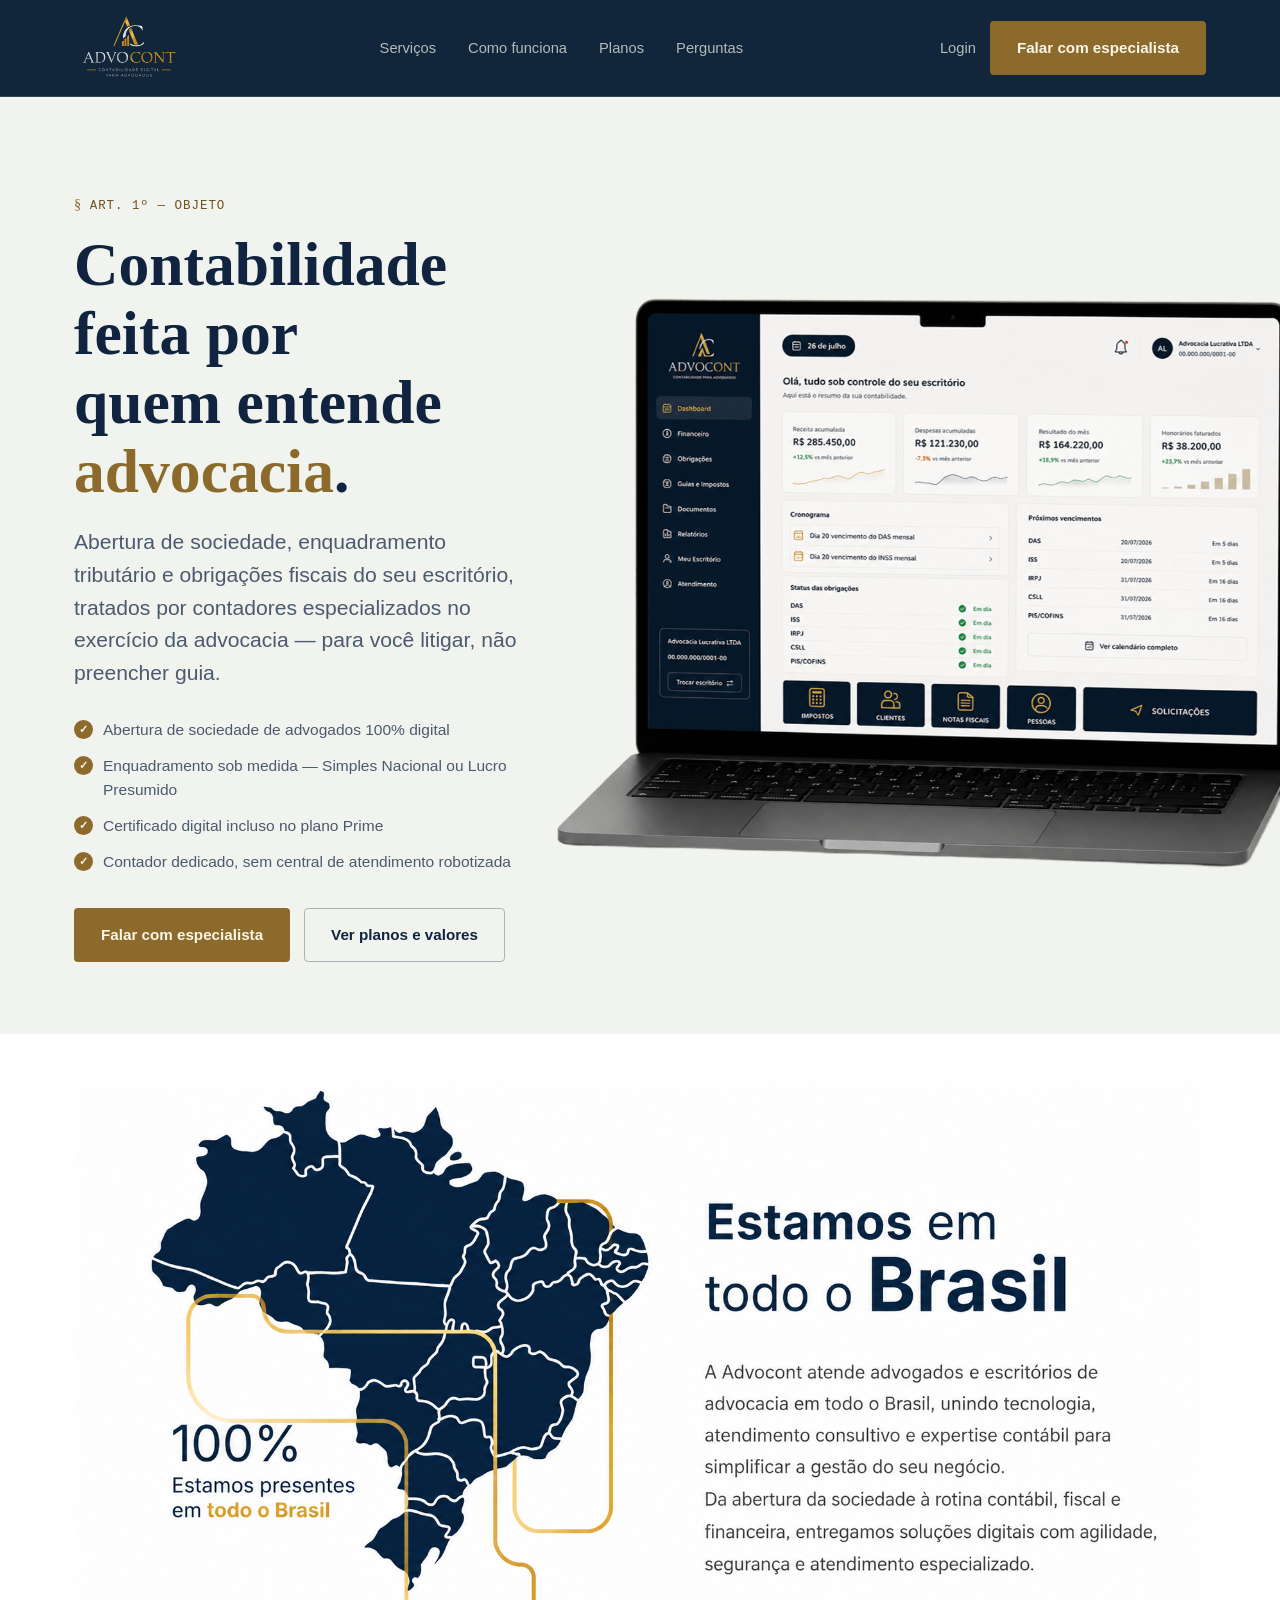
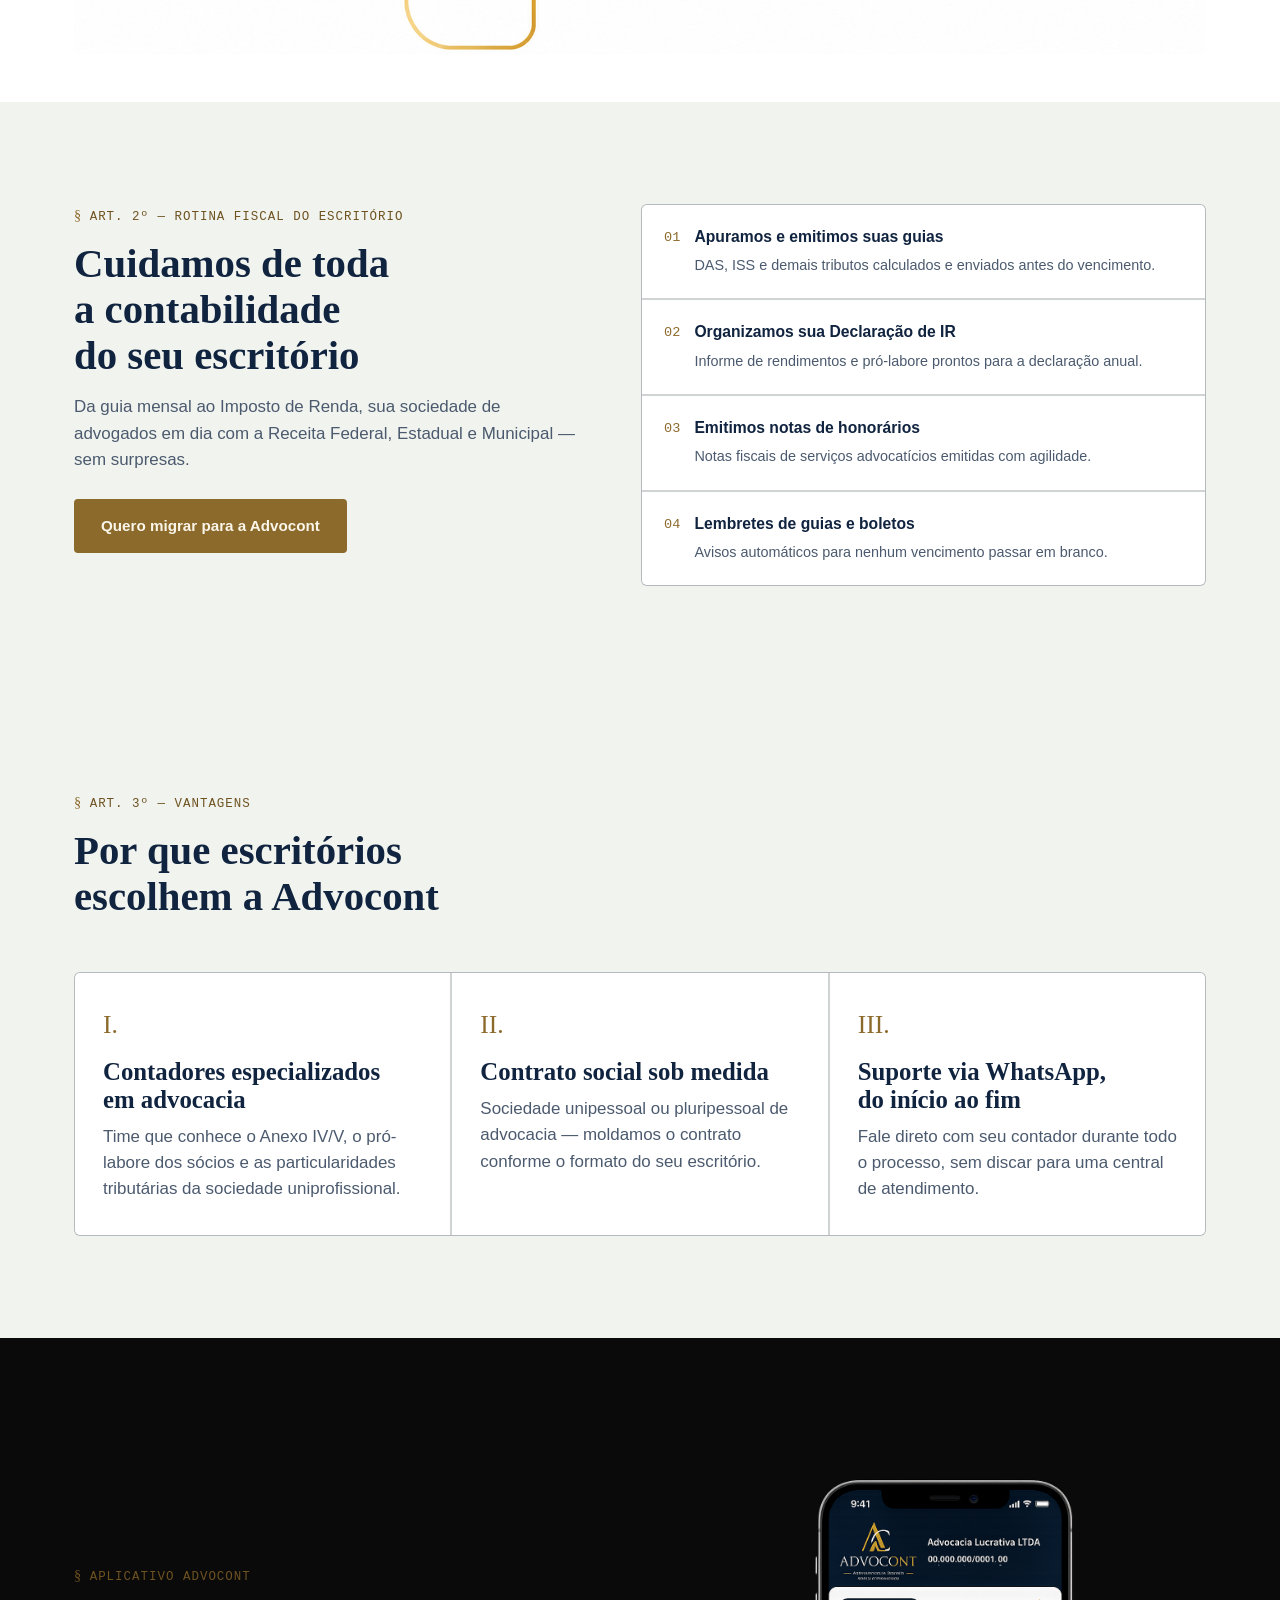
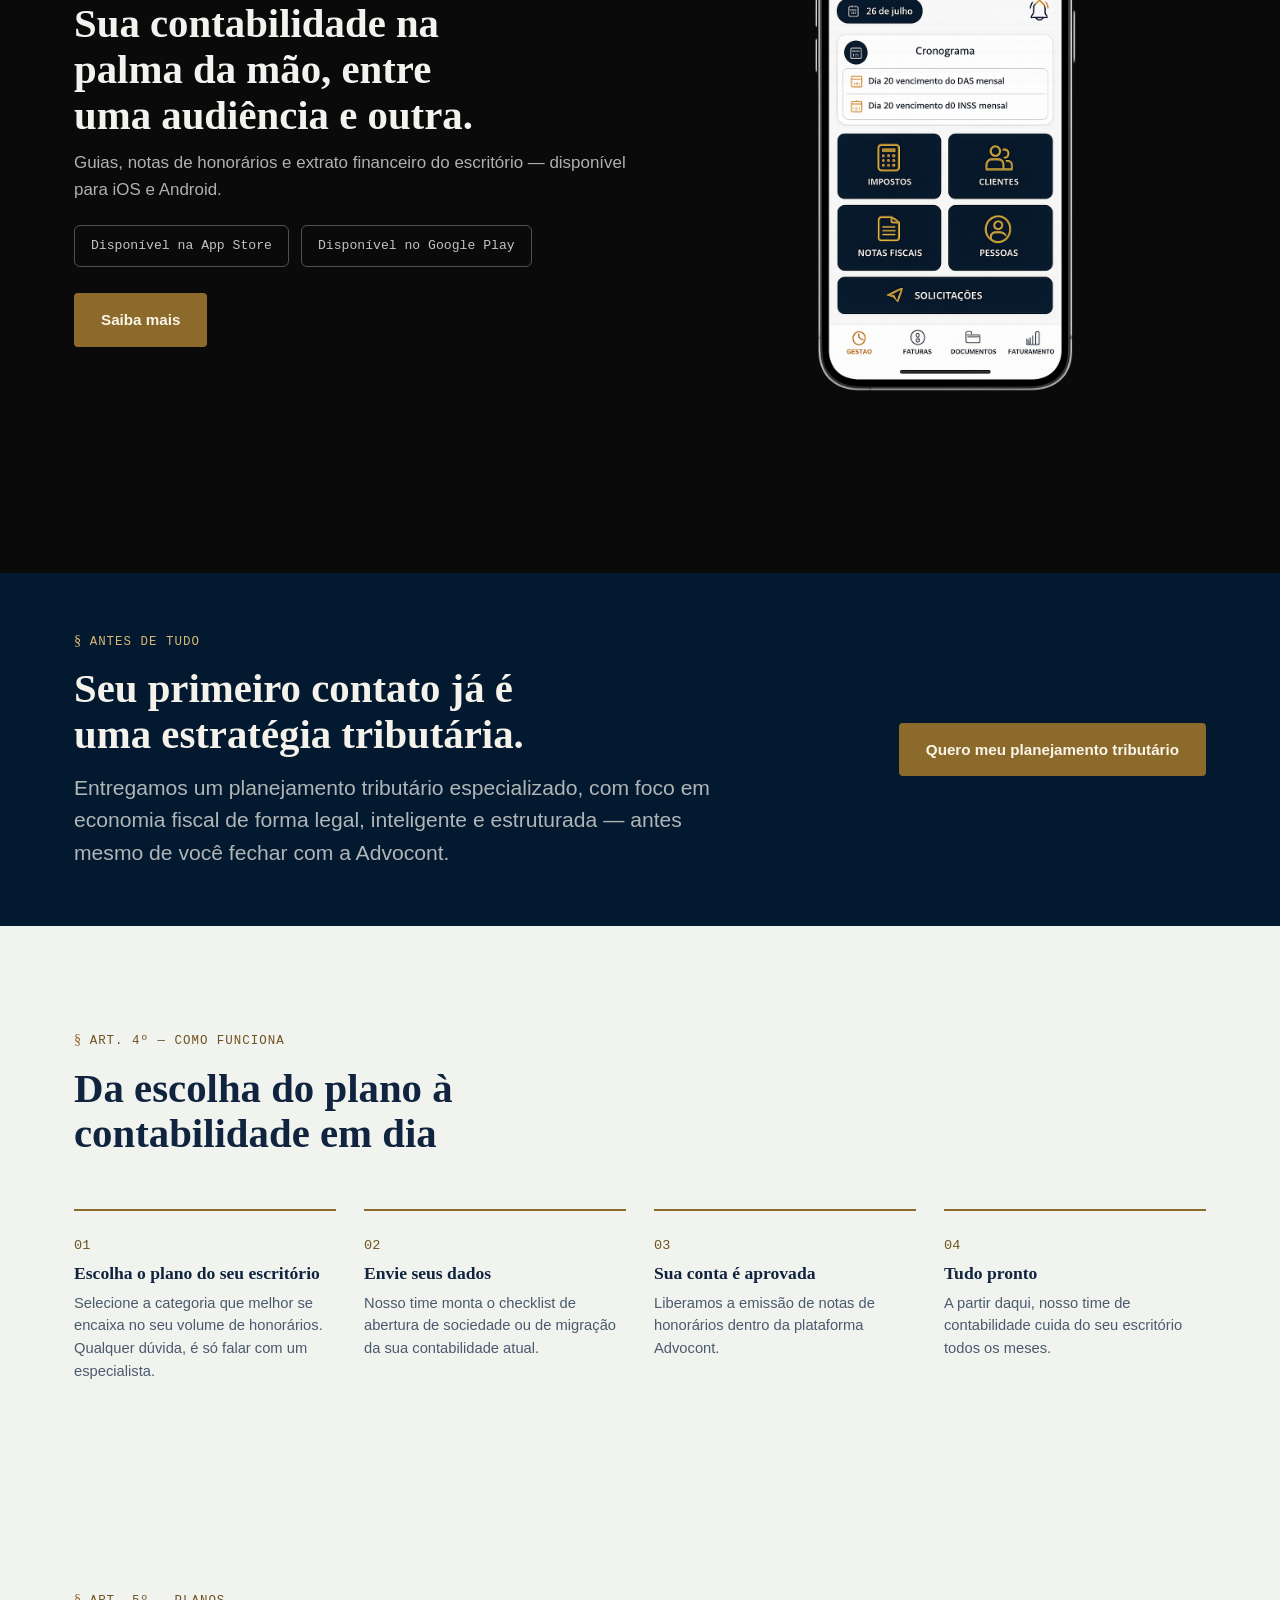
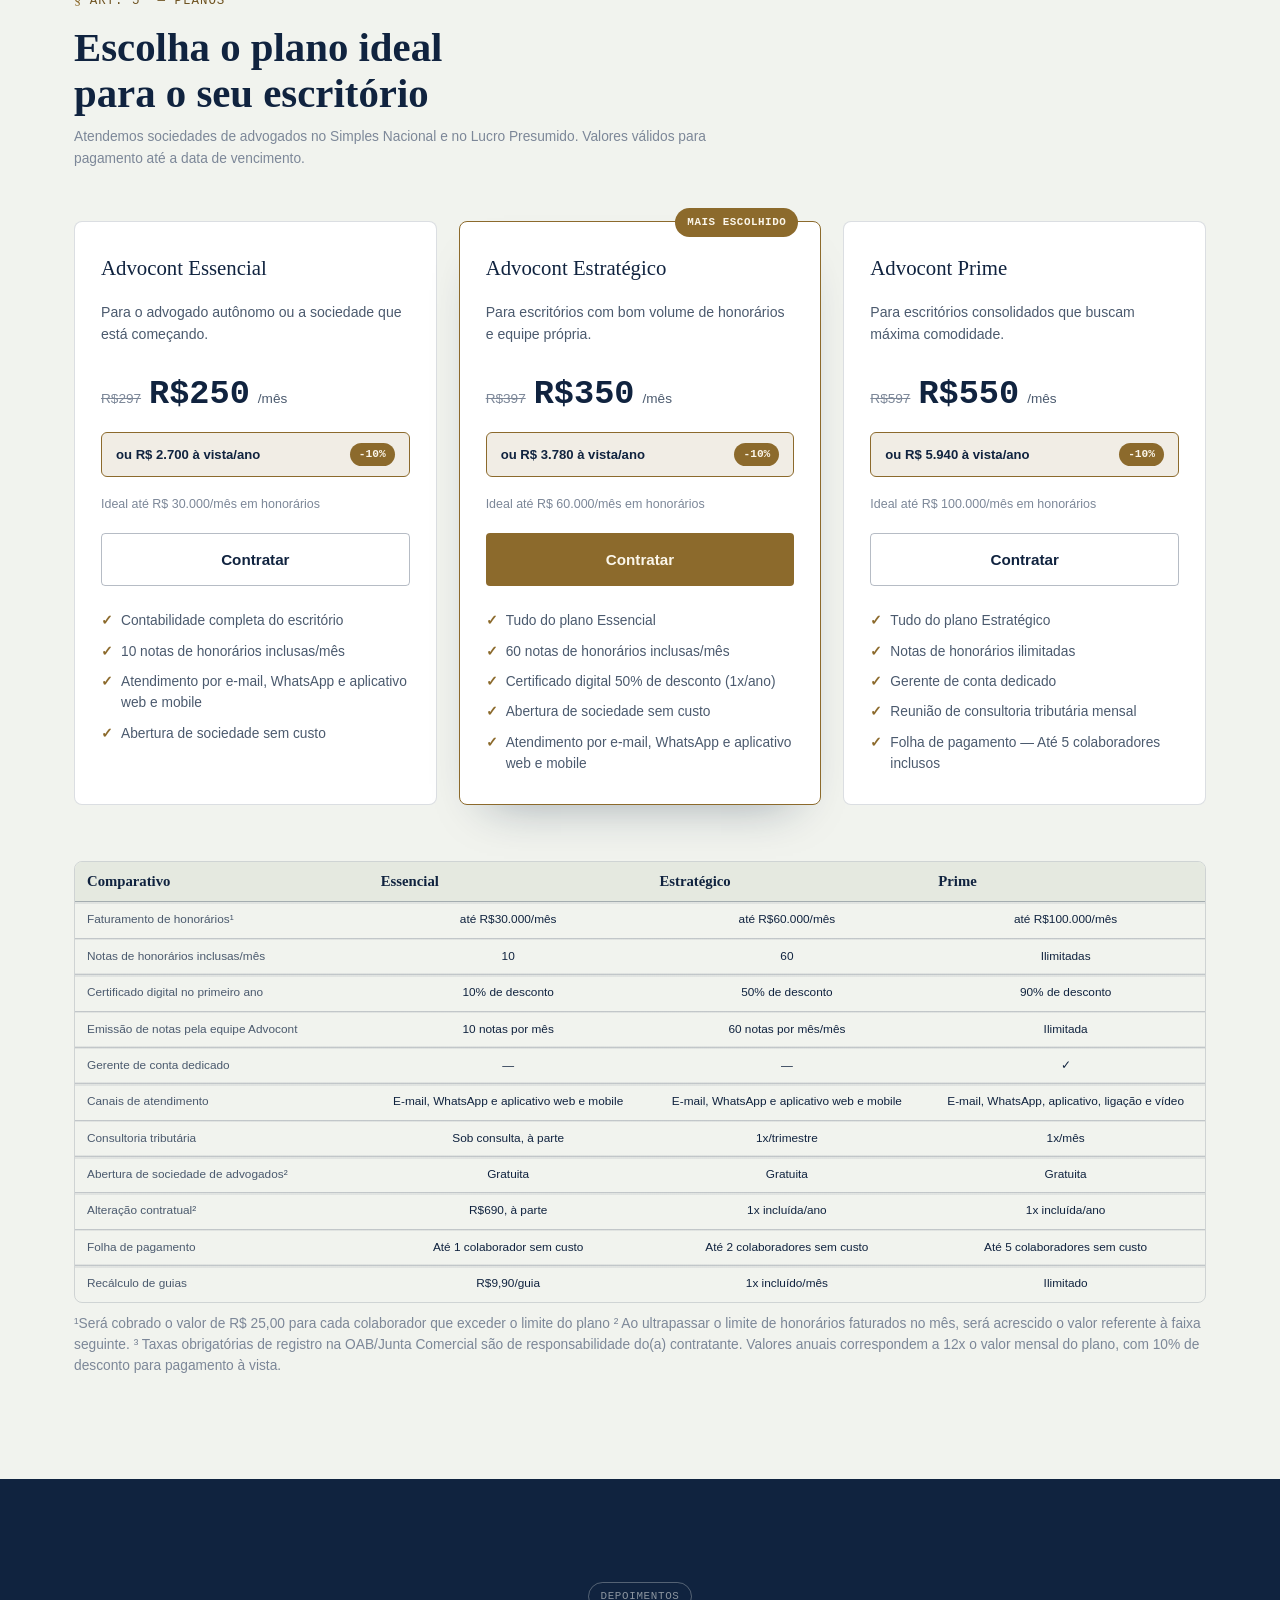
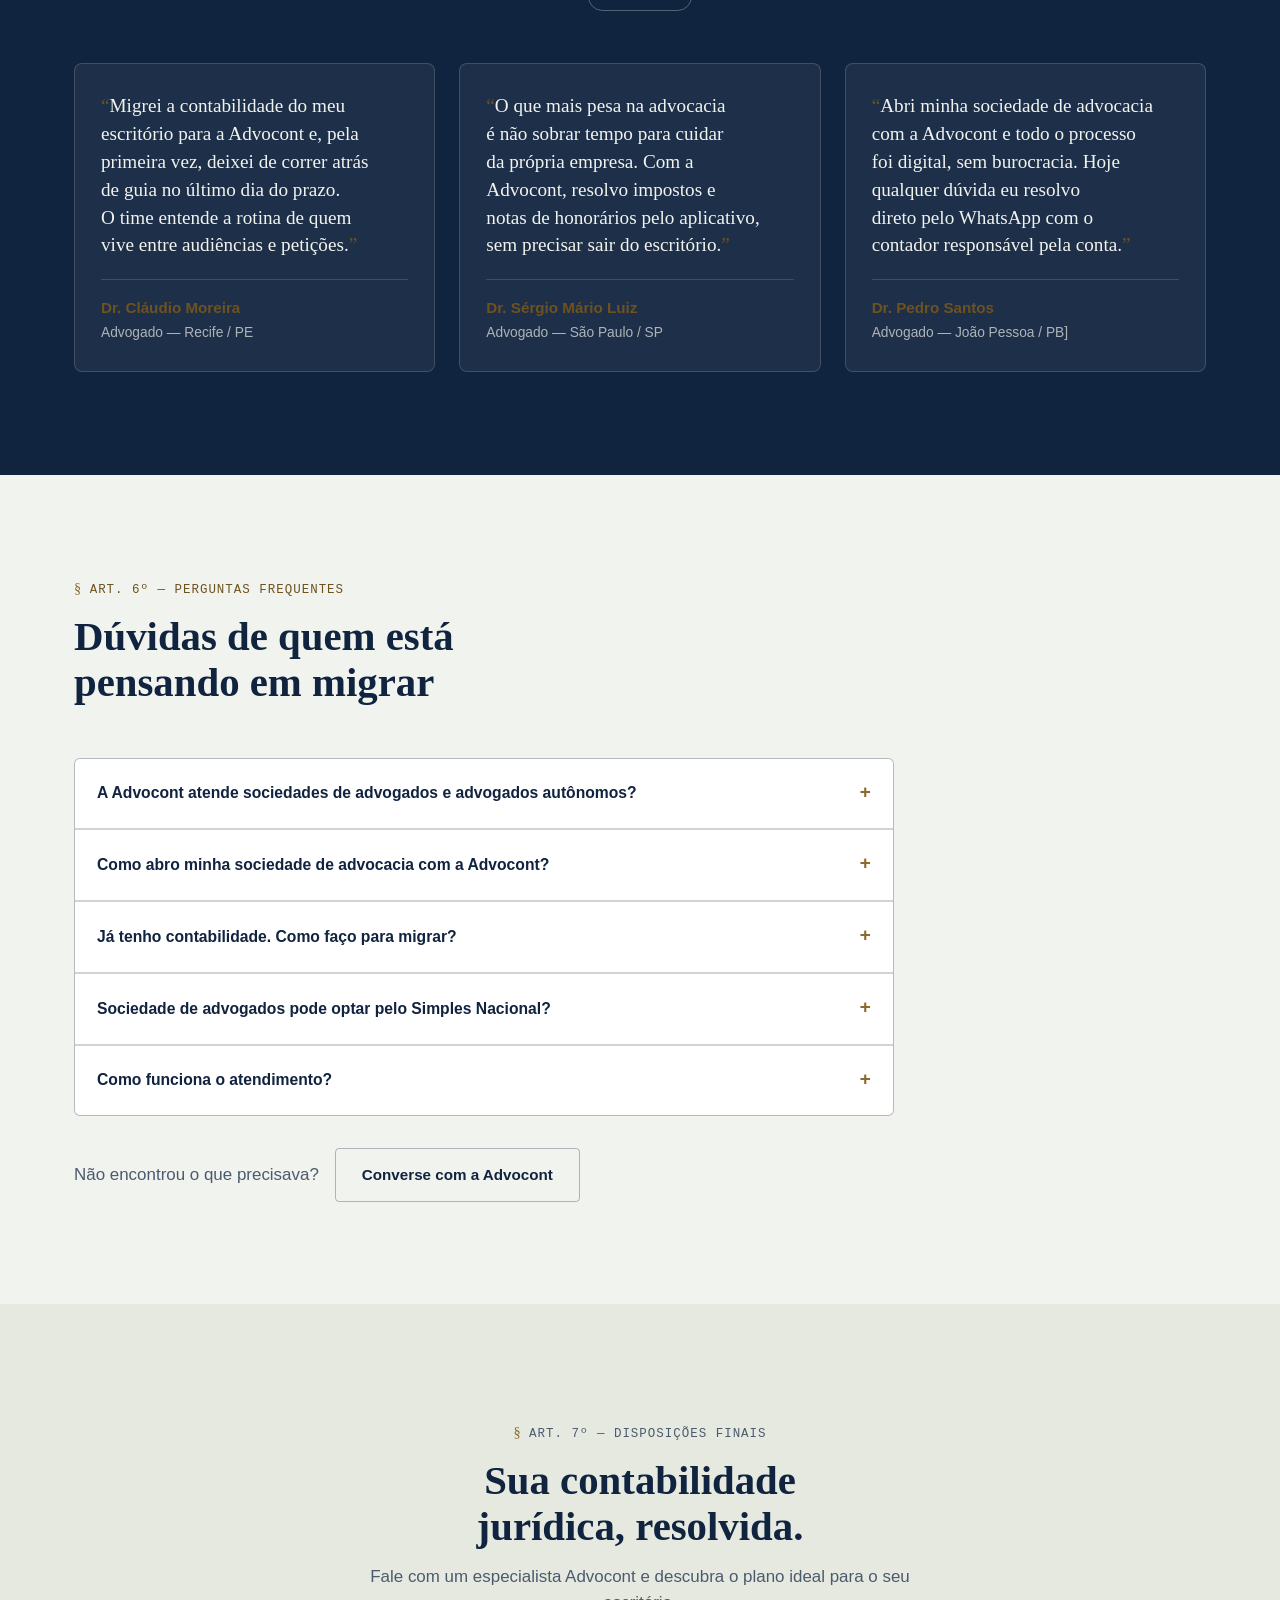
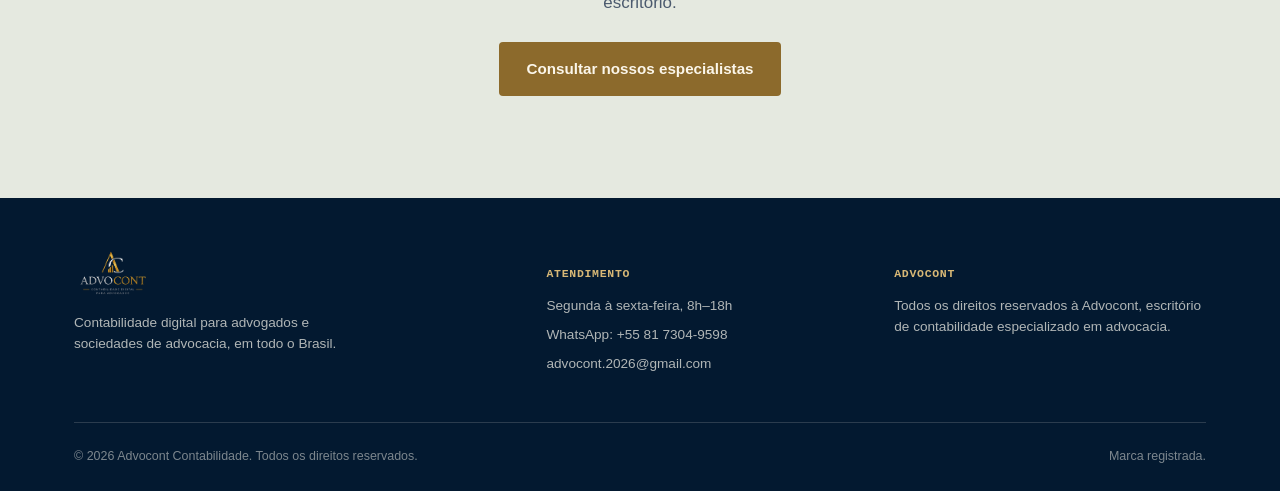
==== index.html @ fa62aaf9 "Update index.html" ====
<!doctype html>
<html lang="pt-BR">
<head>
<meta charset="UTF-8" />
<meta name="viewport" content="width=device-width, initial-scale=1" />
<title>Advocont — Contabilidade digital para advogados</title>
<meta name="description" content="Advocont: contabilidade digital feita por especialistas para advogados e sociedades de advocacia. Abertura de sociedade, enquadramento tributário e obrigações fiscais em dia." />
<link rel="stylesheet" href="styles.css" />
</head>
<body>
<header>
<div class="wrap nav">
<a class="brand" href="#topo">
<img class="brand-logo" src="assets/logo.png" alt="Advocont — Contabilidade digital para advogados" />
</a>
<nav class="nav-links" aria-label="Navegação principal">
<a href="#servicos">Serviços</a>
<a href="#como-funciona">Como funciona</a>
<a href="#planos">Planos</a>
<a href="#faq">Perguntas</a>
</nav>
<div class="nav-actions">
<a class="login-link" href="https://app.advocont.com/login">Login</a>
<a class="btn btn-gold" href="#planos">Falar com especialista</a>
</div>
<input type="checkbox" id="menu-toggle" class="menu-toggle-input" />
<label for="menu-toggle" class="burger" aria-label="Abrir menu">
<span></span><span></span><span></span>
</label>
<nav class="mobile-panel" aria-label="Navegação móvel">
<a href="#servicos">Serviços</a>
<a href="#como-funciona">Como funciona</a>
<a href="#planos">Planos</a>
<a href="#faq">Perguntas</a>
<a href="https://app.advocont.com/login">Login</a>
<a class="btn btn-gold" href="#planos">Falar com especialista</a>
</nav>
</div>
</header>

<main id="topo">
<!-- HERO -->
<section class="hero">
<div class="wrap">
<div>
<p class="eyebrow">Art. 1º — Objeto</p>
<h1>Contabilidade feita por quem entende <span class="accent">advocacia</span>.</h1>
<p class="lead">Abertura de sociedade, enquadramento tributário e obrigações fiscais do seu escritório, tratados por contadores especializados no exercício da advocacia — para você litigar, não preencher guia.</p>
<ul class="checklist">
<li><span class="tick">✓</span> Abertura de sociedade de advogados 100% digital</li>
<li><span class="tick">✓</span> Enquadramento sob medida — Simples Nacional ou Lucro Presumido</li>
<li><span class="tick">✓</span> Certificado digital incluso no plano Prime</li>
<li><span class="tick">✓</span> Contador dedicado, sem central de atendimento robotizada</li>
</ul>
<div class="hero-actions">
<a class="btn btn-gold" href="#planos">Falar com especialista</a>
<a class="btn btn-ghost" href="#planos">Ver planos e valores</a>
</div>
</div>
<div class="hero-media">
<img src="assets/notebook.png" alt="Plataforma Advocont mostrando o painel financeiro de um escritório de advocacia" />
</div>
</div>
</section>

<!-- BRASIL BANNER -->
<section class="brasil-banner">
<div class="wrap">
<img src="assets/banner-todo-brasil.png" alt="Estamos presentes em todo o Brasil — 100%. A Advocont atende advogados e escritórios de advocacia em todo o Brasil." />
</div>
</section>

<!-- FEATURE CHECKLIST -->
<section id="servicos" class="feature-block">
<div class="wrap">
<div>
<p class="eyebrow">Art. 2º — Rotina fiscal do escritório</p>
<h2 class="h2" style="font-size:var(--h2);">Cuidamos de toda a contabilidade do seu escritório</h2>
<p style="margin-top:16px;color:var(--ink-soft);">Da guia mensal ao Imposto de Renda, sua sociedade de advogados em dia com a Receita Federal, Estadual e Municipal — sem surpresas.</p>
<a class="btn btn-gold" style="margin-top:26px;" href="#planos">Quero migrar para a Advocont</a>
</div>
<div class="feature-grid">
<div class="feature-item">
<span class="num">01</span>
<div><strong>Apuramos e emitimos suas guias</strong><span>DAS, ISS e demais tributos calculados e enviados antes do vencimento.</span></div>
</div>
<div class="feature-item">
<span class="num">02</span>
<div><strong>Organizamos sua Declaração de IR</strong><span>Informe de rendimentos e pró-labore prontos para a declaração anual.</span></div>
</div>
<div class="feature-item">
<span class="num">03</span>
<div><strong>Emitimos notas de honorários</strong><span>Notas fiscais de serviços advocatícios emitidas com agilidade.</span></div>
</div>
<div class="feature-item">
<span class="num">04</span>
<div><strong>Lembretes de guias e boletos</strong><span>Avisos automáticos para nenhum vencimento passar em branco.</span></div>
</div>
</div>
</div>
</section>

<!-- ADVANTAGES -->
<section>
<div class="wrap">
<div class="section-head">
<p class="eyebrow">Art. 3º — Vantagens</p>
<h2 style="font-size:var(--h2);">Por que escritórios escolhem a Advocont</h2>
</div>
<div class="adv-grid">
<div class="adv-card">
<div class="mark">I.</div>
<h3>Contadores especializados em advocacia</h3>
<p>Time que conhece o Anexo IV/V, o pró-labore dos sócios e as particularidades tributárias da sociedade uniprofissional.</p>
</div>
<div class="adv-card">
<div class="mark">II.</div>
<h3>Contrato social sob medida</h3>
<p>Sociedade unipessoal ou pluripessoal de advocacia — moldamos o contrato conforme o formato do seu escritório.</p>
</div>
<div class="adv-card">
<div class="mark">III.</div>
<h3>Suporte via WhatsApp, do início ao fim</h3>
<p>Fale direto com seu contador durante todo o processo, sem discar para uma central de atendimento.</p>
</div>
</div>
</div>
</section>

<!-- APP PROMO -->
<section class="app-promo">
<div class="wrap">
<div class="app-promo-text">
<p class="eyebrow">Aplicativo Advocont</p>
<h2>Sua contabilidade na palma da mão, entre uma audiência e outra.</h2>
<p class="lead" style="margin-top:12px;">Guias, notas de honorários e extrato financeiro do escritório — disponível para iOS e Android.</p>
<div class="app-badges">
<span class="app-badge">Disponível na App Store</span>
<span class="app-badge">Disponível no Google Play</span>
</div>
<a class="btn btn-gold" style="margin-top:26px;" href="#planos">Saiba mais</a>
</div>
<div class="app-promo-media">
<img src="assets/app-advocont.png" alt="Aplicativo Advocont aberto no smartphone, mostrando cronograma de obrigações e atalhos para impostos, clientes, notas fiscais e pessoas" />
</div>
</div>
</section>

<!-- TAX PLANNING BANNER -->
<section class="tax-banner">
<div class="wrap tax-banner-inner">
<div class="tax-banner-text">
<p class="eyebrow">Antes de tudo</p>
<h2>Seu primeiro contato já é uma estratégia tributária.</h2>
<p class="lead">Entregamos um planejamento tributário especializado, com foco em economia fiscal de forma legal, inteligente e estruturada — antes mesmo de você fechar com a Advocont.</p>
</div>
<a class="btn btn-gold" href="#planos">Quero meu planejamento tributário</a>
</div>
</section>

<!-- HOW IT WORKS -->
<section id="como-funciona">
<div class="wrap">
<div class="section-head">
<p class="eyebrow">Art. 4º — Como funciona</p>
<h2 style="font-size:var(--h2);">Da escolha do plano à contabilidade em dia</h2>
</div>
<div class="steps">
<div class="step">
<p class="step-num">01</p>
<h3>Escolha o plano do seu escritório</h3>
<p>Selecione a categoria que melhor se encaixa no seu volume de honorários. Qualquer dúvida, é só falar com um especialista.</p>
</div>
<div class="step">
<p class="step-num">02</p>
<h3>Envie seus dados</h3>
<p>Nosso time monta o checklist de abertura de sociedade ou de migração da sua contabilidade atual.</p>
</div>
<div class="step">
<p class="step-num">03</p>
<h3>Sua conta é aprovada</h3>
<p>Liberamos a emissão de notas de honorários dentro da plataforma Advocont.</p>
</div>
<div class="step">
<p class="step-num">04</p>
<h3>Tudo pronto</h3>
<p>A partir daqui, nosso time de contabilidade cuida do seu escritório todos os meses.</p>
</div>
</div>
</div>
</section>

<!-- PRICING -->
<section id="planos">
<div class="wrap">
<div class="section-head">
<p class="eyebrow">Art. 5º — Planos</p>
<h2 style="font-size:var(--h2);">Escolha o plano ideal para o seu escritório</h2>
<p class="pricing-note">Atendemos sociedades de advogados no Simples Nacional e no Lucro Presumido. Valores válidos para pagamento até a data de vencimento.</p>
</div>
<div class="plan-grid">
<article class="plan">
<p class="plan-name">Advocont Essencial</p>
<p class="plan-desc">Para o advogado autônomo ou a sociedade que está começando.</p>
<div class="plan-price">
<span class="was">R$297</span>
<span class="now">R$250</span>
<span class="per">/mês</span>
</div>
<div class="plan-annual">
<span class="plan-annual-label">ou R$ 2.700 à vista/ano</span>
<span class="plan-annual-save">-10%</span>
</div>
<p class="plan-fine">Ideal até R$ 30.000/mês em honorários</p>
<a class="btn btn-ghost btn-block" href="contratacao.html?plano=essencial">Contratar</a>
<ul class="plan-features">
<li><span class="tick">✓</span> Contabilidade completa do escritório</li>
<li><span class="tick">✓</span> 10 notas de honorários inclusas/mês</li>
<li><span class="tick">✓</span> Atendimento por e-mail, WhatsApp e aplicativo web e mobile</li>
<li><span class="tick">✓</span> Abertura de sociedade sem custo</li>
</ul>
</article>
<article class="plan featured">
<span class="plan-badge">Mais escolhido</span>
<p class="plan-name">Advocont Estratégico</p>
<p class="plan-desc">Para escritórios com bom volume de honorários e equipe própria.</p>
<div class="plan-price">
<span class="was">R$397</span>
<span class="now">R$350</span>
<span class="per">/mês</span>
</div>
<div class="plan-annual">
<span class="plan-annual-label">ou R$ 3.780 à vista/ano</span>
<span class="plan-annual-save">-10%</span>
</div>
<p class="plan-fine">Ideal até R$ 60.000/mês em honorários</p>
<a class="btn btn-gold btn-block" href="contratacao.html?plano=estrategico">Contratar</a>
<ul class="plan-features">
<li><span class="tick">✓</span> Tudo do plano Essencial</li>
<li><span class="tick">✓</span> 60 notas de honorários inclusas/mês</li>
<li><span class="tick">✓</span> Certificado digital 50% de desconto (1x/ano)</li>
<li><span class="tick">✓</span> Abertura de sociedade sem custo</li>
<li><span class="tick">✓</span> Atendimento por e-mail, WhatsApp e aplicativo web e mobile</li>
</ul>
</article>
<article class="plan">
<p class="plan-name">Advocont Prime</p>
<p class="plan-desc">Para escritórios consolidados que buscam máxima comodidade.</p>
<div class="plan-price">
<span class="was">R$597</span>
<span class="now">R$550</span>
<span class="per">/mês</span>
</div>
<div class="plan-annual">
<span class="plan-annual-label">ou R$ 5.940 à vista/ano</span>
<span class="plan-annual-save">-10%</span>
</div>
<p class="plan-fine">Ideal até R$ 100.000/mês em honorários</p>
<a class="btn btn-ghost btn-block" href="contratacao.html?plano=prime">Contratar</a>
<ul class="plan-features">
<li><span class="tick">✓</span> Tudo do plano Estratégico</li>
<li><span class="tick">✓</span> Notas de honorários ilimitadas</li>
<li><span class="tick">✓</span> Gerente de conta dedicado</li>
<li><span class="tick">✓</span> Reunião de consultoria tributária mensal</li>
<li><span class="tick">✓</span> Folha de pagamento — Até 5 colaboradores inclusos</li>
</ul>
</article>
</div>
<div class="compare">
<table class="compare-table">
<thead>
<tr>
<th scope="col">Comparativo</th>
<th scope="col">Essencial</th>
<th scope="col">Estratégico</th>
<th scope="col">Prime</th>
</tr>
</thead>
<tbody>
<tr><th scope="row">Faturamento de honorários¹</th><td>até R$30.000/mês</td><td>até R$60.000/mês</td><td>até R$100.000/mês</td></tr>
<tr><th scope="row">Notas de honorários inclusas/mês</th><td>10</td><td>60</td><td>Ilimitadas</td></tr>
<tr><th scope="row">Certificado digital no primeiro ano</th><td>10% de desconto</td><td>50% de desconto</td><td>90% de desconto</td></tr>
<tr><th scope="row">Emissão de notas pela equipe Advocont</th><td>10 notas por mês</td><td>60 notas por mês/mês</td><td>Ilimitada</td></tr>
<tr><th scope="row">Gerente de conta dedicado</th><td>—</td><td>—</td><td>✓</td></tr>
<tr><th scope="row">Canais de atendimento</th><td>E-mail, WhatsApp e aplicativo web e mobile</td><td>E-mail, WhatsApp e aplicativo web e mobile</td><td>E-mail, WhatsApp, aplicativo, ligação e vídeo</td></tr>
<tr><th scope="row">Consultoria tributária</th><td>Sob consulta, à parte</td><td>1x/trimestre</td><td>1x/mês</td></tr>
<tr><th scope="row">Abertura de sociedade de advogados²</th><td>Gratuita</td><td>Gratuita</td><td>Gratuita</td></tr>
<tr><th scope="row">Alteração contratual²</th><td>R$690, à parte</td><td>1x incluída/ano</td><td>1x incluída/ano</td></tr>
<tr><th scope="row">Folha de pagamento</th><td>Até 1 colaborador sem custo</td><td>Até 2 colaboradores sem custo</td><td>Até 5 colaboradores sem custo</td></tr>
<tr><th scope="row">Recálculo de guias</th><td>R$9,90/guia</td><td>1x incluído/mês</td><td>Ilimitado</td></tr>
</tbody>
</table>
</div>
<p class="pricing-note">¹Será cobrado o valor de R$ 25,00 para cada colaborador que exceder o limite do plano ² Ao ultrapassar o limite de honorários faturados no mês, será acrescido o valor referente à faixa seguinte. ³ Taxas obrigatórias de registro na OAB/Junta Comercial são de responsabilidade do(a) contratante. Valores anuais correspondem a 12x o valor mensal do plano, com 10% de desconto para pagamento à vista.</p>
</div>
</section>

<!-- TESTIMONIAL -->
<section class="testimonial">
<div class="wrap">
<div class="section-head">
<span class="sample-flag">Depoimentos </span>
</div>
<div class="testimonial-grid">
<div class="testimonial-card">
<blockquote>Migrei a contabilidade do meu escritório para a Advocont e, pela primeira vez, deixei de correr atrás de guia no último dia do prazo. O time entende a rotina de quem vive entre audiências e petições.</blockquote>
<cite><b>Dr. Cláudio Moreira</b>Advogado — Recife / PE</cite>
</div>
<div class="testimonial-card">
<blockquote>O que mais pesa na advocacia é não sobrar tempo para cuidar da própria empresa. Com a Advocont, resolvo impostos e notas de honorários pelo aplicativo, sem precisar sair do escritório.</blockquote>
<cite><b>Dr. Sérgio Mário Luiz</b>Advogado — São Paulo / SP</cite>
</div>
<div class="testimonial-card">
<blockquote>Abri minha sociedade de advocacia com a Advocont e todo o processo foi digital, sem burocracia. Hoje qualquer dúvida eu resolvo direto pelo WhatsApp com o contador responsável pela conta.</blockquote>
<cite><b>Dr. Pedro Santos</b>Advogado — João Pessoa / PB]</cite>
</div>
</div>
</div>
</section>

<!-- FAQ -->
<section id="faq">
<div class="wrap">
<div class="section-head">
<p class="eyebrow">Art. 6º — Perguntas frequentes</p>
<h2 style="font-size:var(--h2);">Dúvidas de quem está pensando em migrar</h2>
</div>
<div class="faq-list">
<details>
<summary>A Advocont atende sociedades de advogados e advogados autônomos? <span class="plus">+</span></summary>
<p class="faq-a">Sim. Atendemos sociedades unipessoais e pluripessoais de advocacia, além de advogados que atuam como profissionais autônomos e precisam regularizar a emissão de honorários.</p>
</details>
<details>
<summary>Como abro minha sociedade de advocacia com a Advocont? <span class="plus">+</span></summary>
<p class="faq-a">Todo o processo é digital: você envia os dados dos sócios, definimos juntos o formato societário e cuidamos do registro na Junta Comercial e da orientação para o registro na OAB.</p>
</details>
<details>
<summary>Já tenho contabilidade. Como faço para migrar? <span class="plus">+</span></summary>
<p class="faq-a">Nosso time solicita os documentos ao seu contador atual e conduz toda a transição, sem que você precise interromper a rotina do escritório.</p>
</details>
<details>
<summary>Sociedade de advogados pode optar pelo Simples Nacional? <span class="plus">+</span></summary>
<p class="faq-a">Sim, desde que atendidos os requisitos legais. Avaliamos seu caso e indicamos o enquadramento — Simples Nacional ou Lucro Presumido — mais vantajoso para o seu escritório.</p>
</details>
<details>
<summary>Como funciona o atendimento? <span class="plus">+</span></summary>
<p class="faq-a">Você fala diretamente com um contador pelo WhatsApp, e-mail, aplicativo ou, no plano Prime, também por ligação — sem passar por atendimento automatizado.</p>
</details>
</div>
<div class="faq-cta">
<p>Não encontrou o que precisava?</p>
<a class="btn btn-ghost" href="#topo">Converse com a Advocont</a>
</div>
</div>
</section>

<!-- FINAL CTA -->
<section class="final-cta">
<div class="wrap">
<p class="eyebrow" style="justify-content:center;">Art. 7º — Disposições finais</p>
<h2>Sua contabilidade jurídica, resolvida.</h2>
<p>Fale com um especialista Advocont e descubra o plano ideal para o seu escritório.</p>
<a class="btn btn-gold" href="#planos">Consultar nossos especialistas</a>
</div>
</section>

</main>

<footer>
<div class="wrap">
<div class="foot-grid">
<div class="foot-brand">
<img class="brand-logo" src="assets/logo.png" alt="Advocont — Contabilidade digital para advogados" />
<p>Contabilidade digital para advogados e sociedades de advocacia, em todo o Brasil.</p>
</div>
<div class="foot-col">
<h4>Atendimento</h4>
<ul>
<li>Segunda à sexta-feira, 8h–18h</li>
<li>WhatsApp: +55 81 7304-9598</li>
<li>advocont.2026@gmail.com</li>
</ul>
</div>
<div class="foot-col">
<h4>Advocont</h4>
<ul>
<li>Todos os direitos reservados à Advocont, escritório de contabilidade especializado em advocacia.</li>
</ul>
</div>
</div>
<div class="foot-bottom">
<span>© 2026 Advocont Contabilidade. Todos os direitos reservados.</span>
<span>Marca registrada.</span>
</div>
</div>
</footer>

<!-- EXIT-INTENT MODAL -->
<div class="modal-overlay" id="exit-modal" hidden>
<div class="modal" role="dialog" aria-modal="true" aria-labelledby="exit-modal-title">
<button type="button" class="modal-close" aria-label="Fechar">×</button>
<p class="eyebrow">Antes de você ir</p>
<h3 id="exit-modal-title">Não encontrou o que procurava?</h3>
<p class="lead">Deixe seu contato que um especialista da Advocont fala com você.</p>
<form>
<div class="field">
<label for="exit-nome">Nome</label>
<input type="text" id="exit-nome" name="nome" required />
</div>
<div class="field">
<label for="exit-telefone">Telefone</label>
<input type="tel" id="exit-telefone" name="telefone" required />
</div>
<div class="field">
<label for="exit-email">E-mail</label>
<input type="email" id="exit-email" name="email" required />
</div>
<button type="submit" class="btn btn-gold btn-block" style="margin-top:22px;">Quero ser contatado</button>
<p class="form-status"></p>
</form>
<div class="form-success" hidden>
<p class="lead">Recebemos seu contato — em breve um especialista da Advocont fala com você.</p>
</div>
</div>
</div>

<script src="site.js"></script>
</body>
</html>
---- styles.css ----
/* ---------- Reset ---------- */
*,*::before,*::after{box-sizing:border-box;}
html{scroll-behavior:smooth;}
@media (prefers-reduced-motion: reduce){
  html{scroll-behavior:auto;}
  *,*::before,*::after{animation-duration:0.001ms !important;transition-duration:0.001ms !important;}
}
body{margin:0;}
img{max-width:100%;display:block;}
a{color:inherit;}
ul{margin:0;padding:0;list-style:none;}
button{font:inherit;}

/* ---------- Tokens ---------- */
:root{
  --paper:#F1F3EE;
  --paper-alt:#E5E9E0;
  --panel:#FFFFFF;
  --ink:#10233F;
  --ink-soft:#4B5A6E;
  --ink-faint:#7C8798;
  --gold:#8C6A2C;
  --gold-strong:#6E5220;
  --on-gold:#FBF6EA;
  --line: rgba(16,35,63,0.15);
  --line-strong: rgba(16,35,63,0.30);
  --shadow: 0 24px 48px -28px rgba(16,35,63,0.40);
  --radius: 4px;
  --error:#B3261E;

  --brand-navy:#031930;
  --brand-line: rgba(244,242,234,0.16);
  --brand-line-strong: rgba(244,242,234,0.32);
  --brand-ink:#F4F2EA;
  --brand-soft: rgba(244,242,234,0.72);
  --brand-gold:#D8B876;

  --font-display: Georgia, 'Iowan Old Style', 'Palatino Linotype', 'Times New Roman', serif;
  --font-body: -apple-system, BlinkMacSystemFont, 'Segoe UI', Roboto, Helvetica, Arial, sans-serif;
  --font-mono: ui-monospace, 'Cascadia Mono', 'SF Mono', Consolas, monospace;

  --cap: clamp(0.7rem, 0.67rem + 0.15vw, 0.78rem);
  --body: clamp(0.98rem, 0.94rem + 0.2vw, 1.06rem);
  --lead: clamp(1.12rem, 1.02rem + 0.4vw, 1.32rem);
  --h3: clamp(1.28rem, 1.15rem + 0.5vw, 1.55rem);
  --h2: clamp(1.85rem, 1.5rem + 1.5vw, 2.55rem);
  --h1: clamp(2.5rem, 1.9rem + 2.8vw, 3.85rem);
}
@media (prefers-color-scheme: dark){
  :root{
    --paper:#0D1826;
    --paper-alt:#132132;
    --panel:#142438;
    --ink:#ECEEE7;
    --ink-soft:#B7C0CC;
    --ink-faint:#8894A2;
    --gold:#D8B876;
    --gold-strong:#E9CE94;
    --on-gold:#10233F;
    --line: rgba(236,238,231,0.16);
    --line-strong: rgba(236,238,231,0.30);
    --shadow: 0 24px 56px -20px rgba(0,0,0,0.65);
  }
}
:root[data-theme="dark"]{
  --paper:#0D1826; --paper-alt:#132132; --panel:#142438;
  --ink:#ECEEE7; --ink-soft:#B7C0CC; --ink-faint:#8894A2;
  --gold:#D8B876; --gold-strong:#E9CE94; --on-gold:#10233F;
  --line: rgba(236,238,231,0.16); --line-strong: rgba(236,238,231,0.30);
  --shadow: 0 24px 56px -20px rgba(0,0,0,0.65);
}
:root[data-theme="light"]{
  --paper:#F1F3EE; --paper-alt:#E5E9E0; --panel:#FFFFFF;
  --ink:#10233F; --ink-soft:#4B5A6E; --ink-faint:#7C8798;
  --gold:#8C6A2C; --gold-strong:#6E5220; --on-gold:#FBF6EA;
  --line: rgba(16,35,63,0.15); --line-strong: rgba(16,35,63,0.30);
  --shadow: 0 24px 48px -28px rgba(16,35,63,0.40);
}

body{
  background:var(--paper);
  color:var(--ink);
  font-family:var(--font-body);
  font-size:var(--body);
  line-height:1.55;
  -webkit-font-smoothing:antialiased;
}
h1,h2,h3{
  font-family:var(--font-display);
  font-weight:600;
  line-height:1.12;
  text-wrap:balance;
  margin:0;
  color:var(--ink);
}
p{margin:0;}
.wrap{width:100%;max-width:1180px;margin:0 auto;padding-inline:24px;}
.eyebrow{
  display:flex;align-items:baseline;gap:.6em;
  font-family:var(--font-mono);
  font-size:var(--cap);
  letter-spacing:.08em;
  text-transform:uppercase;
  color:var(--gold-strong);
  margin-bottom:14px;
}
.eyebrow::before{
  content:"§";
  font-family:var(--font-display);
  font-size:1.15em;
  color:var(--gold);
}
section{padding-block:clamp(56px,8vw,104px);}
.section-head{max-width:640px;margin-bottom:clamp(32px,5vw,52px);}
.section-head p.lead{margin-top:14px;color:var(--ink-soft);font-size:var(--lead);}
:focus-visible{outline:2px solid var(--gold);outline-offset:3px;}

/* ---------- Buttons ---------- */
.btn{
  display:inline-flex;align-items:center;justify-content:center;gap:.5em;
  padding:14px 26px;
  border-radius:var(--radius);
  font-weight:600;
  font-size:.95rem;
  text-decoration:none;
  border:1px solid transparent;
  cursor:pointer;
  transition:transform .15s ease, box-shadow .15s ease, background .15s ease;
  white-space:nowrap;
}
.btn:hover{transform:translateY(-1px);}
.btn-gold{background:var(--gold);color:var(--on-gold);box-shadow:var(--shadow);}
.btn-gold:hover{background:var(--gold-strong);}
.btn-ghost{background:transparent;border-color:var(--line-strong);color:var(--ink);}
.btn-ghost:hover{border-color:var(--gold);}
.btn-block{width:100%;}
.btn[disabled]{opacity:.5;cursor:not-allowed;transform:none;}

/* ---------- Header ---------- */
header{
  position:sticky;top:0;z-index:40;
  background:color-mix(in srgb, var(--brand-navy) 94%, transparent);
  backdrop-filter:blur(10px);
  border-bottom:1px solid var(--brand-line);
}
.nav{display:flex;align-items:center;justify-content:space-between;padding-block:14px;gap:24px;}
.brand{display:flex;align-items:center;gap:.5em;text-decoration:none;}
.brand-logo{height:68px;width:auto;display:block;}
.nav-links{display:flex;align-items:center;gap:32px;font-size:.92rem;}
.nav-links a{text-decoration:none;color:var(--brand-soft);}
.nav-links a:hover{color:var(--brand-gold);}
.nav-actions{display:flex;align-items:center;gap:14px;}
.login-link{font-size:.92rem;color:var(--brand-soft);text-decoration:none;}
.login-link:hover{color:var(--brand-gold);}
.menu-toggle-input{display:none;}
.burger{
  display:none;flex-direction:column;justify-content:center;gap:5px;
  width:40px;height:40px;border-radius:6px;cursor:pointer;
}
.burger span{width:20px;height:2px;background:var(--brand-ink);margin-inline:auto;transition:transform .2s ease, opacity .2s ease;}
.menu-toggle-input:focus-visible + .burger{outline:2px solid var(--brand-gold);outline-offset:2px;}
.mobile-panel{
  display:none;
  flex-basis:100%;
  flex-direction:column;gap:4px;
  border-top:1px solid var(--brand-line);
  margin-top:14px;padding-top:14px;
}
.mobile-panel a{padding:10px 4px;text-decoration:none;color:var(--brand-soft);font-size:.96rem;}
.mobile-panel a:hover{color:var(--brand-gold);}
.mobile-panel a.btn{margin-top:8px;}
@media (max-width:860px){
  .nav-links{display:none;}
  .nav-actions{display:none;}
  .nav{flex-wrap:wrap;}
  .burger{display:flex;}
  .menu-toggle-input:checked ~ .mobile-panel{display:flex;}
}

/* ---------- Hero ---------- */
.hero{padding-block:clamp(52px,8vw,96px) clamp(40px,6vw,72px);overflow-x:clip;}
.hero .wrap{display:grid;grid-template-columns:.9fr 1.3fr;gap:40px;align-items:center;}
@media (max-width:900px){.hero .wrap{grid-template-columns:1fr;}}
.hero h1{font-size:var(--h1);}
.hero h1 .accent{color:var(--gold);}
.hero .lead{margin-top:20px;font-size:var(--lead);color:var(--ink-soft);max-width:52ch;}
.checklist{margin-top:28px;display:grid;gap:12px;}
.checklist li{display:flex;gap:10px;align-items:flex-start;font-size:.97rem;color:var(--ink-soft);}
.checklist .tick{
  flex:none;width:19px;height:19px;border-radius:50%;
  background:var(--gold);color:var(--on-gold);
  display:flex;align-items:center;justify-content:center;
  font-size:.66rem;font-weight:700;margin-top:2px;
}
.hero-actions{display:flex;flex-wrap:wrap;gap:14px;margin-top:34px;}

.hero-media img{width:134%;max-width:860px;height:auto;margin-left:-8%;}
@media (max-width:900px){
  .hero-media{max-width:560px;margin:0 auto;}
  .hero-media img{width:100%;max-width:100%;margin-left:0;}
}

/* ---------- Brasil banner ---------- */
.brasil-banner{padding-block:0;background:#FFFFFF;}
.brasil-banner .wrap{padding-block:clamp(28px,4vw,48px);}
.brasil-banner img{width:100%;height:auto;border-radius:8px;}
@media (max-width:640px){
  .brasil-banner .wrap{padding:0;}
  .brasil-banner img{border-radius:0;}
}

/* ---------- Feature checklist block ---------- */
.feature-block .wrap{display:grid;grid-template-columns:.95fr 1.05fr;gap:56px;align-items:start;}
@media (max-width:900px){.feature-block .wrap{grid-template-columns:1fr;}}
.feature-grid{display:grid;gap:2px;background:var(--line);border:1px solid var(--line);border-radius:6px;overflow:hidden;}
.feature-item{background:var(--panel);padding:20px 22px;display:flex;gap:14px;align-items:flex-start;}
.feature-item .num{font-family:var(--font-mono);color:var(--gold);font-size:.85rem;flex:none;padding-top:2px;}
.feature-item strong{display:block;font-size:.98rem;margin-bottom:3px;}
.feature-item span{color:var(--ink-soft);font-size:.9rem;}

/* ---------- Advantages ---------- */
.adv-grid{display:grid;grid-template-columns:repeat(3,1fr);gap:2px;background:var(--line);border:1px solid var(--line);border-radius:6px;overflow:hidden;}
@media (max-width:820px){.adv-grid{grid-template-columns:1fr;}}
.adv-card{background:var(--panel);padding:32px 28px;}
.adv-card .mark{font-family:var(--font-display);font-size:1.6rem;color:var(--gold);margin-bottom:14px;}
.adv-card h3{font-size:var(--h3);}
.adv-card p{margin-top:10px;color:var(--ink-soft);}

/* ---------- App promo ---------- */
.app-promo{background:#0A0A0A;color:var(--paper);}
.app-promo .wrap{display:grid;grid-template-columns:1fr .9fr;gap:32px;align-items:center;}
@media (max-width:820px){.app-promo .wrap{grid-template-columns:1fr;text-align:center;}}
.app-promo h2{font-size:var(--h2);color:var(--paper);}
.app-promo p.lead{margin-top:12px;color:color-mix(in srgb, var(--paper) 72%, transparent);}
.app-promo .eyebrow{color:var(--gold-strong);}
.app-promo .eyebrow::before{color:var(--gold-strong);}
.app-badges{display:flex;gap:12px;margin-top:22px;}
@media (max-width:820px){.app-badges{justify-content:center;}}
.app-badge{border:1px solid color-mix(in srgb, var(--paper) 30%, transparent);border-radius:6px;padding:10px 16px;font-size:.82rem;color:color-mix(in srgb, var(--paper) 80%, transparent);font-family:var(--font-mono);}
.app-promo-media{display:flex;justify-content:center;}
.app-promo-media img{width:100%;max-width:420px;height:auto;}
@media (max-width:820px){.app-promo-media{order:-1;}}

/* ---------- Steps ---------- */
.steps{display:grid;grid-template-columns:repeat(4,1fr);gap:28px;}
@media (max-width:920px){.steps{grid-template-columns:1fr 1fr;}}
@media (max-width:560px){.steps{grid-template-columns:1fr;}}
.step{border-top:2px solid var(--gold);padding-top:16px;}
.step .step-num{font-family:var(--font-mono);color:var(--gold-strong);font-size:.85rem;}
.step h3{font-size:1.1rem;margin-top:8px;}
.step p{color:var(--ink-soft);margin-top:8px;font-size:.92rem;}

/* ---------- Pricing ---------- */
.pricing-note{margin-top:10px;color:var(--ink-faint);font-size:.86rem;}
.plan-grid{display:grid;grid-template-columns:repeat(3,1fr);gap:22px;margin-top:20px;}
@media (max-width:980px){.plan-grid{grid-template-columns:1fr;max-width:460px;margin-inline:auto;}}
.plan{
  position:relative;background:var(--panel);border:1px solid var(--line);border-radius:8px;
  padding:30px 26px;display:flex;flex-direction:column;gap:18px;
}
.plan.featured{border-color:var(--gold);box-shadow:var(--shadow);}
.plan-badge{
  position:absolute;top:-14px;right:22px;
  background:var(--gold);color:var(--on-gold);
  font-family:var(--font-mono);font-size:.68rem;letter-spacing:.05em;text-transform:uppercase;
  padding:6px 12px;border-radius:20px;font-weight:700;
}
.plan-name{font-family:var(--font-display);font-size:1.3rem;}
.plan-desc{color:var(--ink-soft);font-size:.88rem;min-height:2.6em;}
.plan-price{display:flex;align-items:baseline;gap:8px;margin-top:4px;}
.plan-price .was{font-size:.85rem;color:var(--ink-faint);text-decoration:line-through;font-variant-numeric:tabular-nums;}
.plan-price .now{font-family:var(--font-mono);font-size:2.1rem;font-weight:700;font-variant-numeric:tabular-nums;}
.plan-price .per{font-size:.85rem;color:var(--ink-soft);}
.plan-fine{font-size:.78rem;color:var(--ink-faint);}
.plan-features{display:grid;gap:9px;margin-top:6px;}
.plan-features li{display:flex;gap:8px;font-size:.86rem;color:var(--ink-soft);}
.plan-features .tick{flex:none;color:var(--gold);font-weight:700;}

.compare{margin-top:56px;overflow-x:auto;border:1px solid var(--line);border-radius:8px;}
table.compare-table{width:100%;border-collapse:collapse;table-layout:fixed;font-size:.74rem;}
table.compare-table th,table.compare-table td{
  padding:10px 12px;text-align:left;border-bottom:1px solid var(--line);
  background-image:linear-gradient(var(--line) 1px, transparent 1px);
  background-size:100% 100%;
  line-height:1.3;
}
table.compare-table thead th{
  background:var(--paper-alt);font-family:var(--font-display);font-size:.92rem;font-weight:600;
  border-bottom:1px solid var(--line-strong);
}
table.compare-table thead th:first-child, table.compare-table tbody th{width:26%;}
table.compare-table tbody th{font-weight:500;color:var(--ink-soft);}
table.compare-table td{text-align:center;font-variant-numeric:tabular-nums;color:var(--ink);}
table.compare-table tbody tr:last-child td, table.compare-table tbody tr:last-child th{border-bottom:none;}
@media (max-width:480px){
  table.compare-table{font-size:.66rem;}
  table.compare-table th,table.compare-table td{padding:8px 6px;}
}

/* ---------- Testimonial ---------- */
.testimonial{background:var(--ink);color:var(--paper);}
.testimonial .section-head{text-align:center;margin-inline:auto;}
.testimonial .sample-flag{
  display:inline-block;margin-bottom:0;font-family:var(--font-mono);font-size:.68rem;
  letter-spacing:.06em;text-transform:uppercase;color:color-mix(in srgb, var(--paper) 55%, transparent);
  border:1px solid color-mix(in srgb, var(--paper) 30%, transparent);border-radius:20px;padding:5px 12px;
}
.testimonial-grid{display:grid;grid-template-columns:repeat(3,1fr);gap:24px;margin-top:36px;}
@media (max-width:900px){.testimonial-grid{grid-template-columns:1fr;max-width:560px;margin-inline:auto;}}
.testimonial-card{
  background:color-mix(in srgb, var(--paper) 6%, transparent);
  border:1px solid color-mix(in srgb, var(--paper) 16%, transparent);
  border-radius:8px;padding:28px 26px;display:flex;flex-direction:column;
}
.testimonial-card blockquote{
  font-family:var(--font-display);font-size:1.2rem;line-height:1.45;margin:0;text-wrap:balance;flex:1;
}
.testimonial-card blockquote::before{content:"“";color:var(--gold-strong);}
.testimonial-card blockquote::after{content:"”";color:var(--gold-strong);}
.testimonial-card cite{
  display:block;margin-top:20px;padding-top:16px;font-style:normal;font-size:.86rem;
  border-top:1px solid color-mix(in srgb, var(--paper) 16%, transparent);
  color:color-mix(in srgb, var(--paper) 68%, transparent);
}
.testimonial-card cite b{color:var(--gold-strong);display:block;font-size:.95rem;margin-bottom:2px;}

/* ---------- FAQ ---------- */
.faq-list{display:grid;gap:2px;background:var(--line);border:1px solid var(--line);border-radius:6px;overflow:hidden;max-width:820px;}
.faq-list details{background:var(--panel);}
.faq-list summary{
  list-style:none;cursor:pointer;padding:20px 22px;display:flex;justify-content:space-between;gap:16px;
  font-weight:600;font-size:.98rem;align-items:center;
}
.faq-list summary::-webkit-details-marker{display:none;}
.faq-list summary .plus{font-family:var(--font-mono);color:var(--gold);font-size:1.2rem;flex:none;transition:transform .18s ease;}
.faq-list details[open] summary .plus{transform:rotate(45deg);}
.faq-list .faq-a{padding:0 22px 20px;color:var(--ink-soft);max-width:70ch;}

.faq-cta{margin-top:32px;display:flex;flex-wrap:wrap;align-items:center;gap:16px;}
.faq-cta p{color:var(--ink-soft);}

/* ---------- Final CTA ---------- */
.final-cta{background:var(--paper-alt);text-align:center;}
.final-cta .wrap{max-width:640px;}
.final-cta h2{font-size:var(--h2);}
.final-cta p{margin-top:14px;color:var(--ink-soft);}
.final-cta .btn{margin-top:26px;}

/* ---------- Footer ---------- */
footer{background:var(--brand-navy);color:var(--brand-soft);padding-block:52px 32px;font-size:.85rem;}
.foot-grid{display:grid;grid-template-columns:1.4fr 1fr 1fr;gap:36px;}
@media (max-width:760px){.foot-grid{grid-template-columns:1fr;gap:28px;}}
.foot-brand .brand-logo{height:48px;}
.foot-brand p{margin-top:14px;max-width:36ch;color:var(--brand-soft);}
.foot-col h4{font-family:var(--font-mono);font-size:.72rem;letter-spacing:.06em;text-transform:uppercase;color:var(--brand-gold);margin-bottom:12px;}
.foot-col li{margin-bottom:8px;color:var(--brand-soft);}
.foot-bottom{margin-top:40px;padding-top:24px;border-top:1px solid var(--brand-line);display:flex;flex-wrap:wrap;justify-content:space-between;gap:12px;font-size:.78rem;color:color-mix(in srgb, var(--brand-soft) 70%, transparent);}

/* =========================================================
   Shared across contratação / formulário / exit-intent modal
   ========================================================= */

/* ---------- Form fields ---------- */
.field{display:flex;flex-direction:column;gap:6px;margin-top:16px;}
.field label{font-size:.82rem;font-weight:600;color:var(--ink-soft);}
.field input,.field select{
  padding:12px 14px;border:1px solid var(--line-strong);border-radius:6px;
  background:var(--panel);color:var(--ink);font:inherit;font-size:.95rem;width:100%;
}
.field input::placeholder{color:var(--ink-faint);}
.field-error{color:var(--error);font-size:.78rem;margin-top:4px;display:none;}
.field.invalid input,.field.invalid select{border-color:var(--error);}
.field.invalid .field-error{display:block;}
.field-row{display:grid;grid-template-columns:1fr 1fr;gap:16px;}
@media (max-width:520px){.field-row{grid-template-columns:1fr;}}

.checkbox-field{display:flex;gap:10px;align-items:flex-start;margin-top:22px;font-size:.88rem;color:var(--ink-soft);}
.checkbox-field input{margin-top:3px;flex:none;}

.form-note{margin-top:8px;color:var(--ink-faint);font-size:.8rem;}
.form-status{margin-top:14px;font-size:.86rem;display:none;}
.form-status.visible{display:block;}
.form-status.is-error{color:var(--error);}
.form-status.is-sending{color:var(--ink-faint);}

/* ---------- Exit-intent modal ---------- */
.modal-overlay{
  position:fixed;inset:0;z-index:200;
  background:color-mix(in srgb, var(--brand-navy) 70%, transparent);
  display:flex;align-items:center;justify-content:center;padding:20px;
}
.modal-overlay[hidden]{display:none;}
.modal{
  background:var(--panel);border-radius:10px;max-width:440px;width:100%;
  padding:34px 30px;position:relative;box-shadow:var(--shadow);
  max-height:90vh;overflow-y:auto;
}
.modal-close{
  position:absolute;top:12px;right:12px;background:none;border:none;
  font-size:1.5rem;line-height:1;color:var(--ink-faint);cursor:pointer;padding:6px;
}
.modal-close:hover{color:var(--ink);}
.modal h3{font-size:var(--h3);}
.modal .lead{margin-top:10px;color:var(--ink-soft);font-size:.94rem;}

/* ---------- Wizard (formulario.html) ---------- */
.wizard-card{
  background:var(--panel);border:1px solid var(--line);border-radius:10px;
  padding:clamp(26px,5vw,48px);max-width:640px;margin:0 auto;
}
.wizard-progress{
  font-family:var(--font-mono);font-size:.72rem;letter-spacing:.06em;text-transform:uppercase;
  color:var(--gold-strong);margin-bottom:16px;
}
.wizard-step{display:none;}
.wizard-step.active{display:block;}
.wizard-step h2{font-size:var(--h3);}
.wizard-step > p.lead{margin-top:10px;color:var(--ink-soft);}
.wizard-actions{display:flex;justify-content:space-between;align-items:center;gap:12px;margin-top:30px;}
.wizard-actions .btn-back{background:none;border:none;color:var(--ink-soft);font-size:.9rem;cursor:pointer;padding:10px 4px;}
.wizard-actions .btn-back:hover{color:var(--ink);}

.choice-group{display:grid;grid-template-columns:1fr 1fr;gap:14px;margin-top:22px;}
@media (max-width:520px){.choice-group{grid-template-columns:1fr;}}
.choice-btn{
  border:1px solid var(--line-strong);border-radius:8px;padding:20px;background:var(--panel);
  cursor:pointer;text-align:left;font:inherit;color:var(--ink);
  transition:border-color .15s ease, background .15s ease;
}
.choice-btn:hover{border-color:var(--gold);}
.choice-btn.selected{border-color:var(--gold);background:color-mix(in srgb, var(--gold) 8%, transparent);}
.choice-btn strong{display:block;font-family:var(--font-display);font-size:1.05rem;margin-bottom:4px;}
.choice-btn span{font-size:.85rem;color:var(--ink-soft);}

.compare-result{display:grid;grid-template-columns:1fr 1fr;gap:16px;margin-top:22px;}
@media (max-width:520px){.compare-result{grid-template-columns:1fr;}}
.regime-card{border:1px solid var(--line);border-radius:8px;padding:20px;}
.regime-card.better{border-color:var(--gold);background:color-mix(in srgb, var(--gold) 6%, transparent);}
.regime-card .regime-name{font-family:var(--font-display);font-size:1.02rem;}
.regime-card .regime-value{font-family:var(--font-mono);font-size:1.5rem;font-weight:700;margin-top:8px;font-variant-numeric:tabular-nums;}
.regime-card .regime-value .regime-unit{font-size:.55rem;font-weight:600;color:var(--ink-faint);margin-left:3px;}
.regime-card .regime-annual{font-family:var(--font-mono);font-size:.5rem;color:var(--ink-faint);margin-top:6px;font-variant-numeric:tabular-nums;}

.recommend-card{
  border:1px solid var(--gold);border-radius:8px;padding:22px;margin-top:22px;
  background:color-mix(in srgb, var(--gold) 5%, transparent);
}
.recommend-card .eyebrow{margin-bottom:6px;}
.recommend-card .plan-name{font-family:var(--font-display);font-size:1.2rem;color:var(--gold-strong);}
.recommend-card ul{margin-top:12px;display:grid;gap:8px;}
.recommend-card li{display:flex;gap:8px;font-size:.88rem;color:var(--ink-soft);}
.recommend-card li .tick{color:var(--gold);font-weight:700;flex:none;}

.confirmation-screen{text-align:center;padding-block:12px;}
.confirmation-screen .icon{
  width:56px;height:56px;border-radius:50%;background:var(--gold);color:var(--on-gold);
  display:flex;align-items:center;justify-content:center;font-size:1.6rem;margin:0 auto 20px;
}
.confirmation-screen h2{font-size:var(--h3);}
.confirmation-screen p{margin-top:10px;color:var(--ink-soft);}

/* ---------- Contratação intro page ---------- */
.plan-chip{
  display:inline-flex;align-items:center;gap:8px;padding:8px 16px;
  border:1px solid var(--gold);border-radius:20px;
  font-family:var(--font-mono);font-size:.78rem;color:var(--gold-strong);margin-top:16px;
}
.intro-card{
  background:var(--panel);border:1px solid var(--line);border-radius:10px;
  padding:clamp(28px,5vw,48px);max-width:680px;margin:0 auto;text-align:center;
}
.intro-card .lead{margin-top:16px;color:var(--ink-soft);font-size:var(--lead);}
.intro-card .btn{margin-top:30px;}

/* =========================================================
   ADIÇÕES — banner de planejamento tributário + valor anual
   ========================================================= */

/* ---------- Banner "Antes de tudo" (planejamento tributário) ---------- */
.tax-banner{background:var(--brand-navy);padding-block:0;}
.tax-banner-inner{
  display:flex;align-items:center;justify-content:space-between;gap:32px;flex-wrap:wrap;
  padding-block:clamp(36px,5vw,56px);
}
.tax-banner-text{max-width:640px;}
.tax-banner .eyebrow{color:var(--brand-gold);}
.tax-banner .eyebrow::before{color:var(--brand-gold);}
.tax-banner h2{font-size:var(--h2);color:var(--brand-ink);}
.tax-banner .lead{margin-top:14px;color:var(--brand-soft);font-size:var(--lead);}
.tax-banner .btn{flex:none;}
@media (max-width:820px){
  .tax-banner-inner{flex-direction:column;text-align:center;}
}

/* ---------- Valor anual destacado dentro do card de plano ---------- */
.plan-annual{
  display:flex;align-items:center;justify-content:space-between;gap:10px;
  background:color-mix(in srgb, var(--gold) 12%, transparent);
  border:1px solid var(--gold);
  border-radius:6px;
  padding:10px 14px;
  margin-top:-6px;
}
.plan-annual-label{font-size:.82rem;color:var(--ink);font-weight:600;}
.plan-annual-save{
  font-family:var(--font-mono);font-size:.7rem;font-weight:700;
  background:var(--gold);color:var(--on-gold);
  padding:3px 9px;border-radius:20px;flex:none;
}
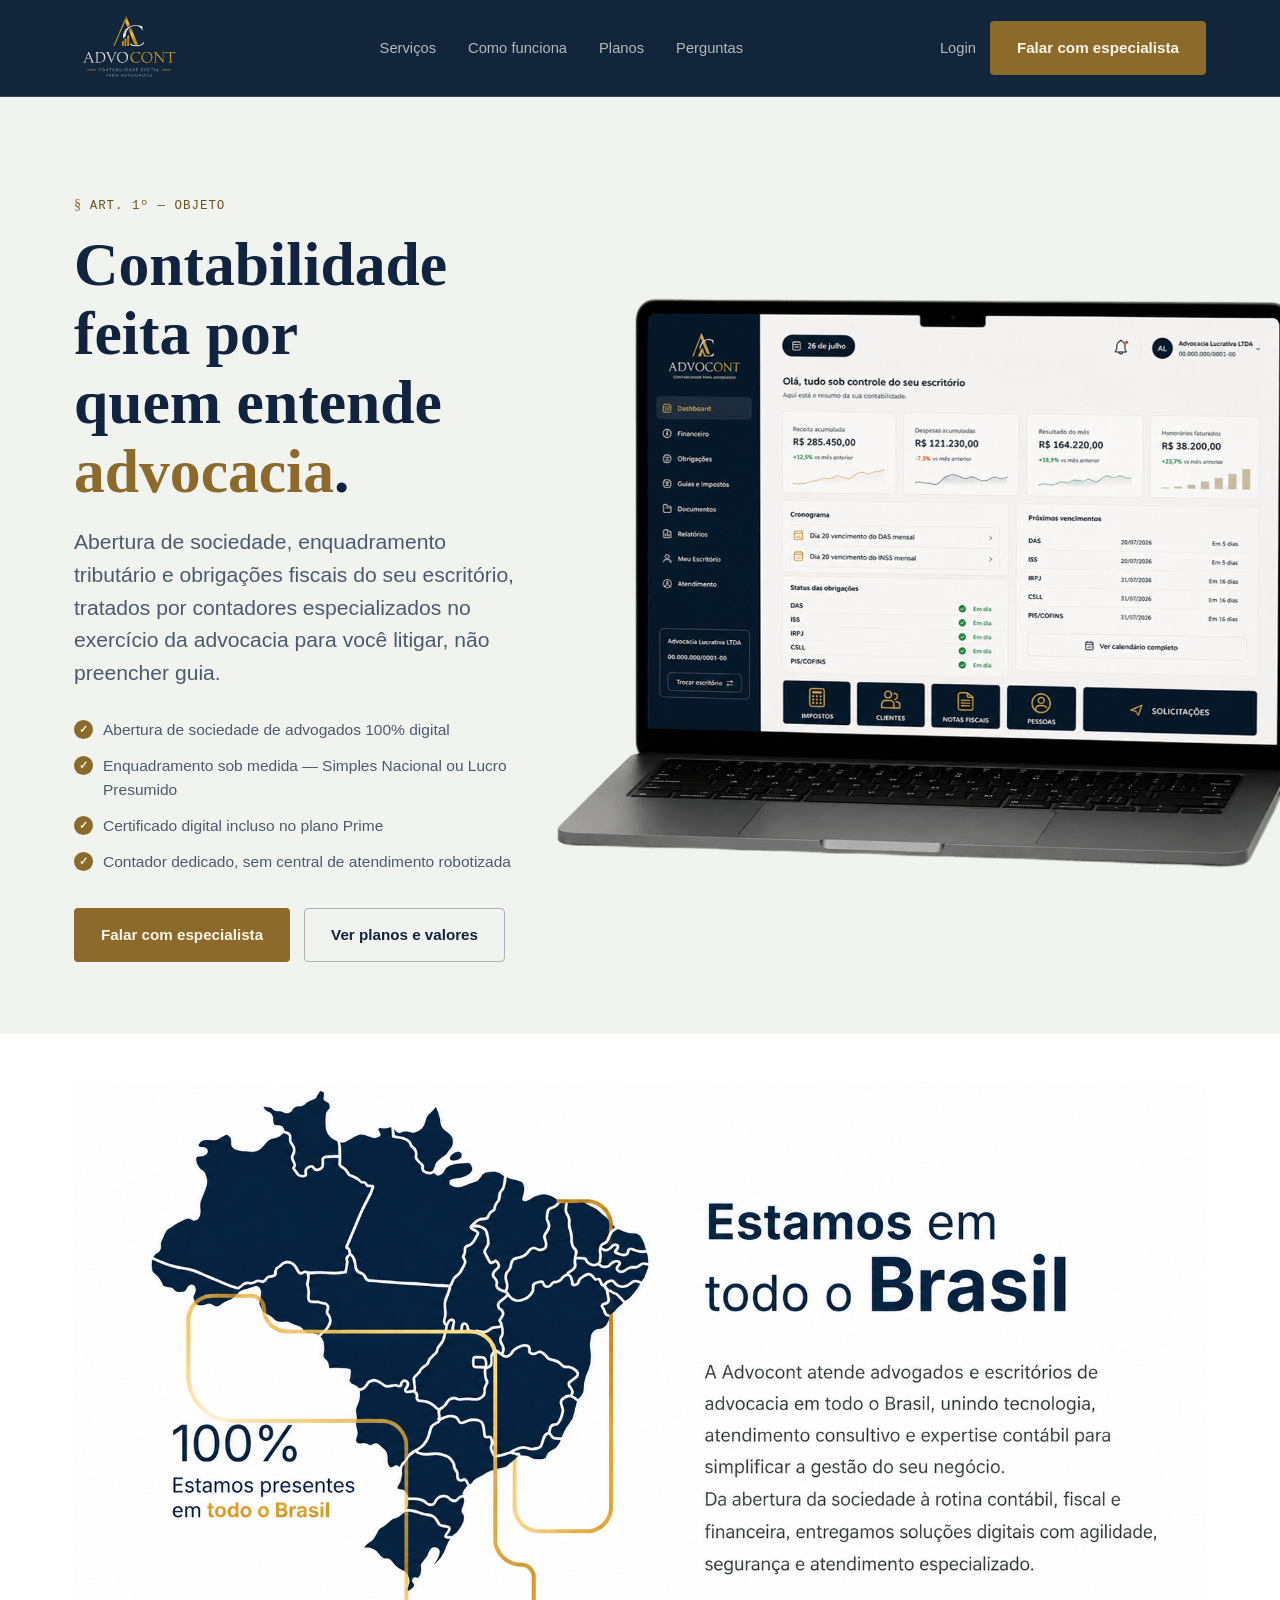
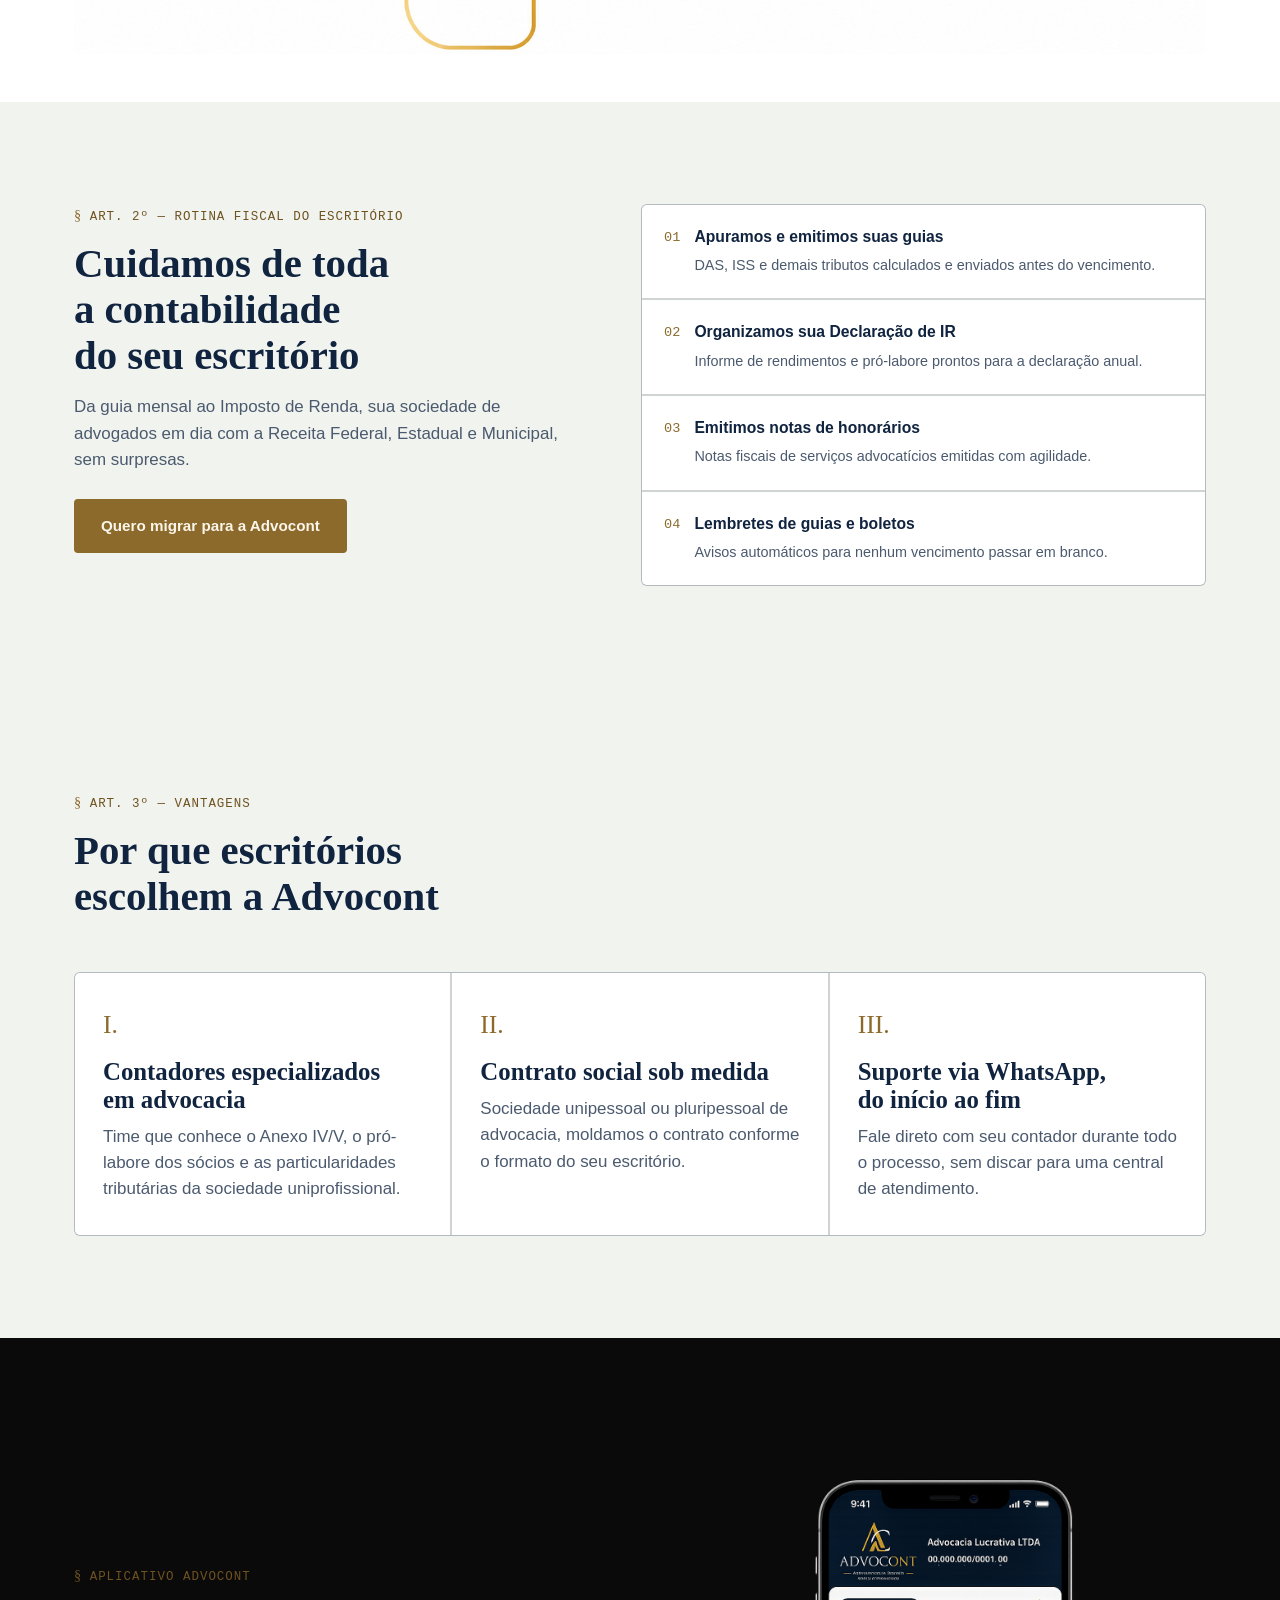
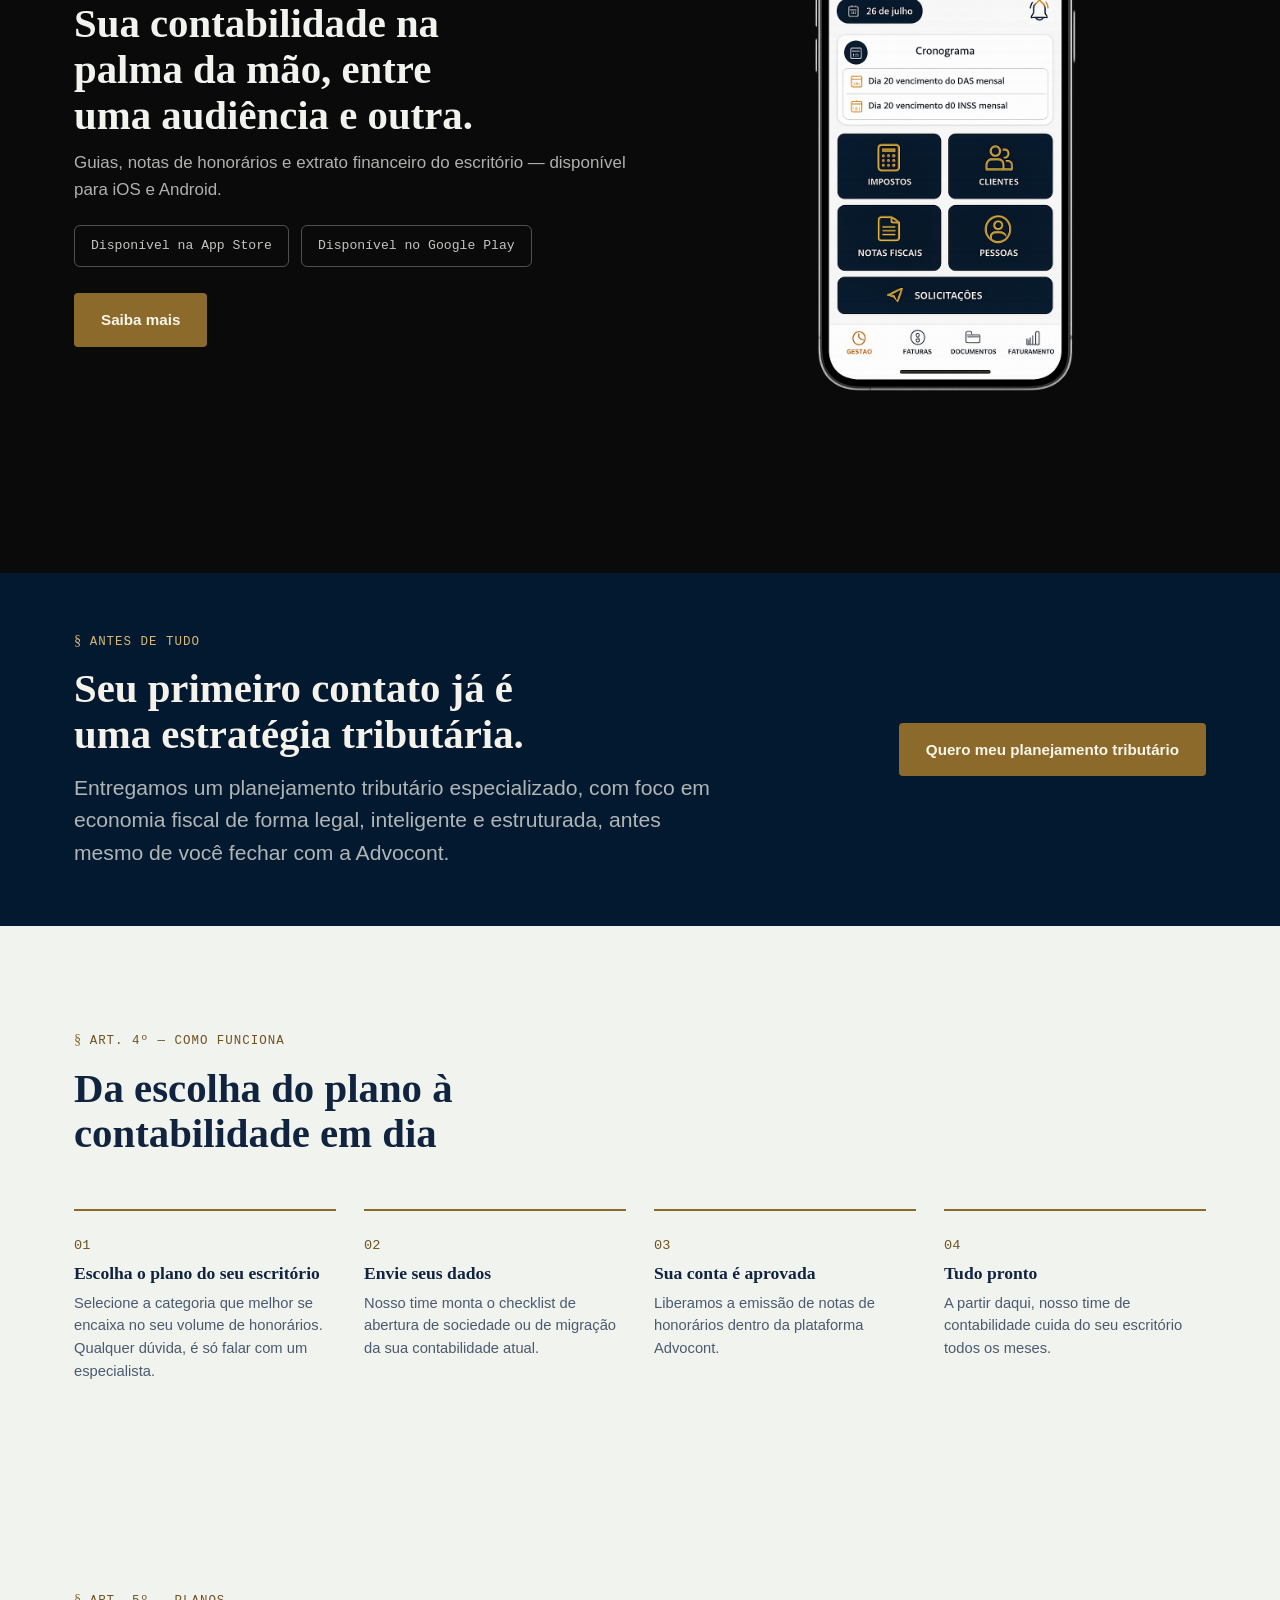
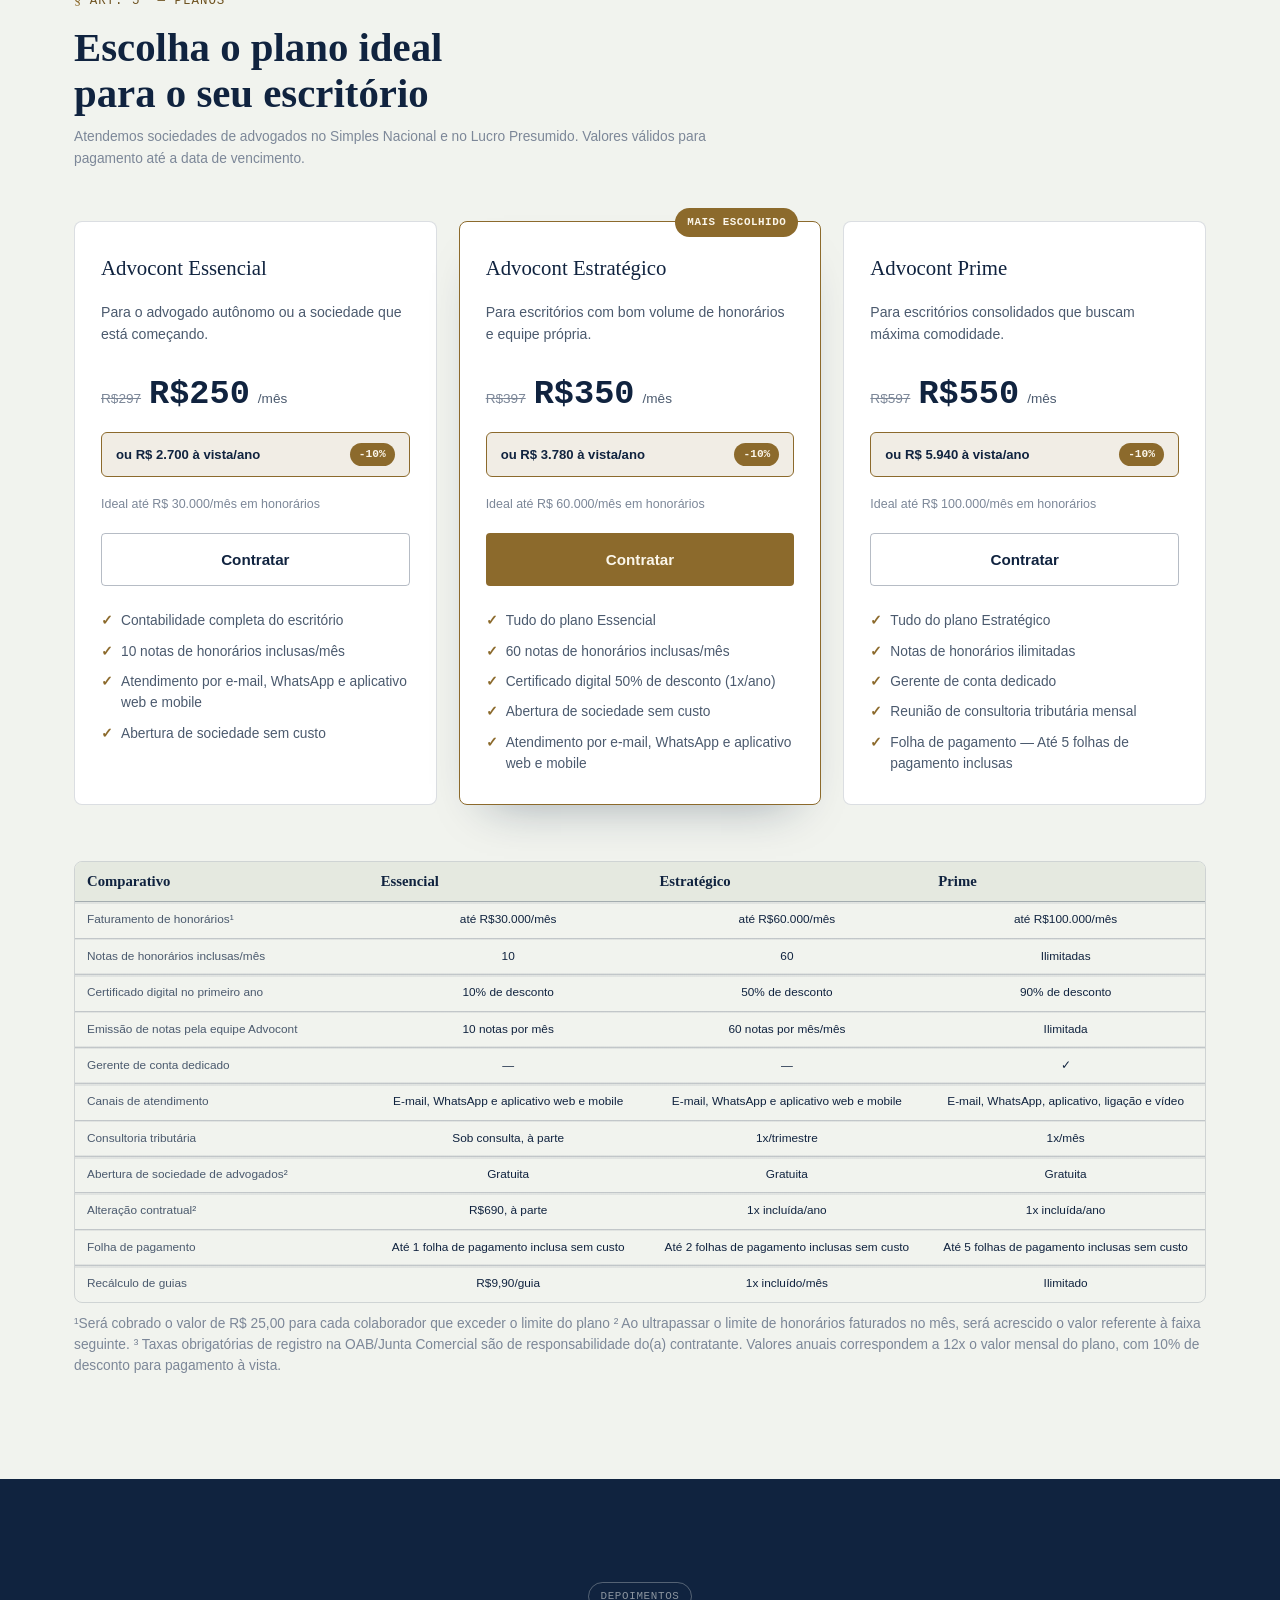
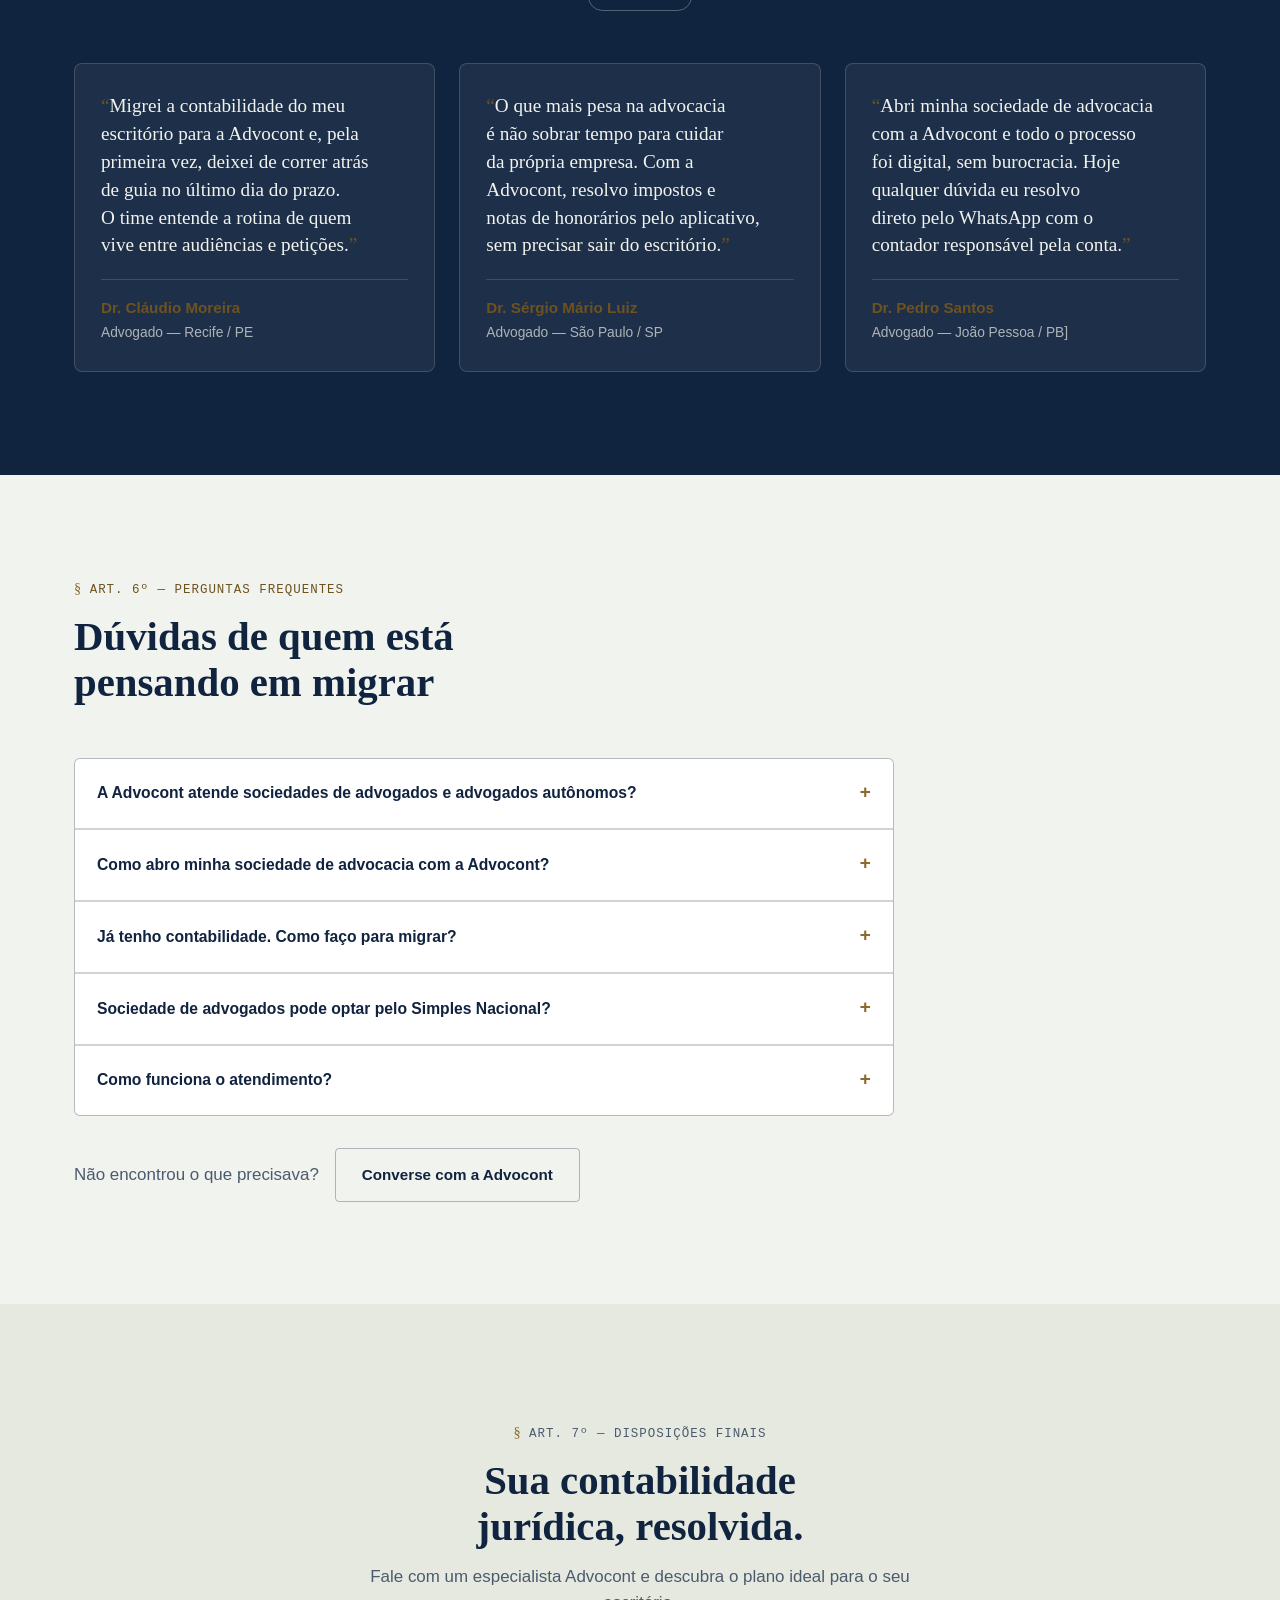
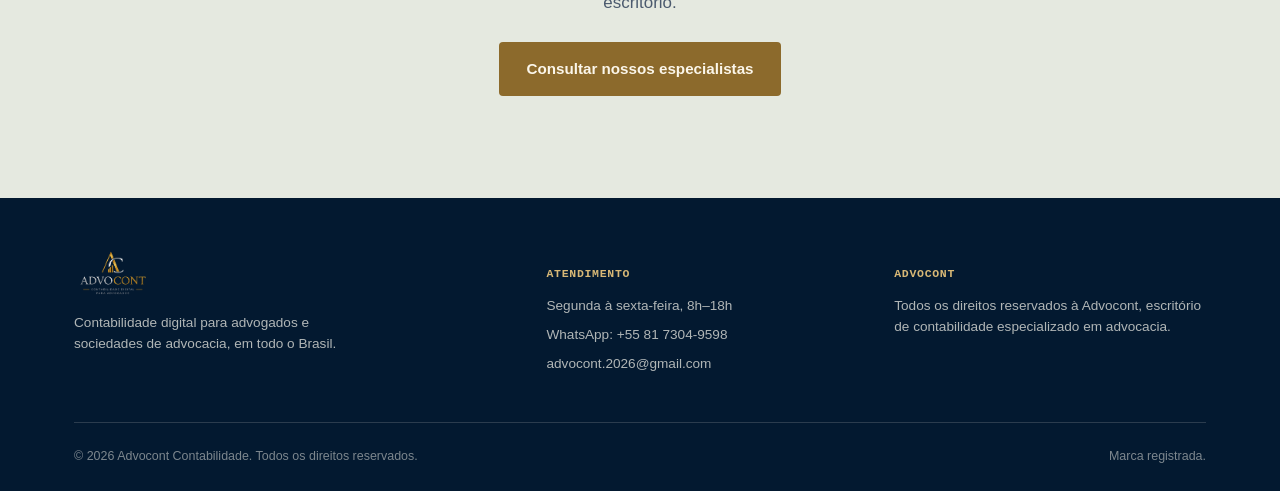
==== commit 51e13f5c: "Update index.html" ====
--- a/index.html
+++ b/index.html
@@ -3,7 +3,7 @@
 <head>
 <meta charset="UTF-8" />
 <meta name="viewport" content="width=device-width, initial-scale=1" />
-<title>Advocont — Contabilidade digital para advogados</title>
+<title>Advocont Contabilidade digital para advogados</title>
 <meta name="description" content="Advocont: contabilidade digital feita por especialistas para advogados e sociedades de advocacia. Abertura de sociedade, enquadramento tributário e obrigações fiscais em dia." />
 <link rel="stylesheet" href="styles.css" />
 </head>
@@ -11,7 +11,7 @@
 <header>
 <div class="wrap nav">
 <a class="brand" href="#topo">
-<img class="brand-logo" src="assets/logo.png" alt="Advocont — Contabilidade digital para advogados" />
+<img class="brand-logo" src="assets/logo.png" alt="Advocont - A Contabilidade digital para advogados" />
 </a>
 <nav class="nav-links" aria-label="Navegação principal">
 <a href="#servicos">Serviços</a>
@@ -45,7 +45,7 @@
 <div>
 <p class="eyebrow">Art. 1º — Objeto</p>
 <h1>Contabilidade feita por quem entende <span class="accent">advocacia</span>.</h1>
-<p class="lead">Abertura de sociedade, enquadramento tributário e obrigações fiscais do seu escritório, tratados por contadores especializados no exercício da advocacia — para você litigar, não preencher guia.</p>
+<p class="lead">Abertura de sociedade, enquadramento tributário e obrigações fiscais do seu escritório, tratados por contadores especializados no exercício da advocacia para você litigar, não preencher guia.</p>
 <ul class="checklist">
 <li><span class="tick">✓</span> Abertura de sociedade de advogados 100% digital</li>
 <li><span class="tick">✓</span> Enquadramento sob medida — Simples Nacional ou Lucro Presumido</li>
@@ -66,7 +66,7 @@
 <!-- BRASIL BANNER -->
 <section class="brasil-banner">
 <div class="wrap">
-<img src="assets/banner-todo-brasil.png" alt="Estamos presentes em todo o Brasil — 100%. A Advocont atende advogados e escritórios de advocacia em todo o Brasil." />
+<img src="assets/banner-todo-brasil.png" alt="Estamos presentes em 100% do Brasil. A Advocont atende advogados e escritórios de advocacia em todo o Brasil." />
 </div>
 </section>
 
@@ -76,7 +76,7 @@
 <div>
 <p class="eyebrow">Art. 2º — Rotina fiscal do escritório</p>
 <h2 class="h2" style="font-size:var(--h2);">Cuidamos de toda a contabilidade do seu escritório</h2>
-<p style="margin-top:16px;color:var(--ink-soft);">Da guia mensal ao Imposto de Renda, sua sociedade de advogados em dia com a Receita Federal, Estadual e Municipal — sem surpresas.</p>
+<p style="margin-top:16px;color:var(--ink-soft);">Da guia mensal ao Imposto de Renda, sua sociedade de advogados em dia com a Receita Federal, Estadual e Municipal, sem surpresas.</p>
 <a class="btn btn-gold" style="margin-top:26px;" href="#planos">Quero migrar para a Advocont</a>
 </div>
 <div class="feature-grid">
@@ -116,7 +116,7 @@
 <div class="adv-card">
 <div class="mark">II.</div>
 <h3>Contrato social sob medida</h3>
-<p>Sociedade unipessoal ou pluripessoal de advocacia — moldamos o contrato conforme o formato do seu escritório.</p>
+<p>Sociedade unipessoal ou pluripessoal de advocacia, moldamos o contrato conforme o formato do seu escritório.</p>
 </div>
 <div class="adv-card">
 <div class="mark">III.</div>
@@ -152,7 +152,7 @@
 <div class="tax-banner-text">
 <p class="eyebrow">Antes de tudo</p>
 <h2>Seu primeiro contato já é uma estratégia tributária.</h2>
-<p class="lead">Entregamos um planejamento tributário especializado, com foco em economia fiscal de forma legal, inteligente e estruturada — antes mesmo de você fechar com a Advocont.</p>
+<p class="lead">Entregamos um planejamento tributário especializado, com foco em economia fiscal de forma legal, inteligente e estruturada, antes mesmo de você fechar com a Advocont.</p>
 </div>
 <a class="btn btn-gold" href="#planos">Quero meu planejamento tributário</a>
 </div>
@@ -262,7 +262,7 @@
 <li><span class="tick">✓</span> Notas de honorários ilimitadas</li>
 <li><span class="tick">✓</span> Gerente de conta dedicado</li>
 <li><span class="tick">✓</span> Reunião de consultoria tributária mensal</li>
-<li><span class="tick">✓</span> Folha de pagamento — Até 5 colaboradores inclusos</li>
+<li><span class="tick">✓</span> Folha de pagamento — Até 5 folhas de pagamento inclusas</li>
 </ul>
 </article>
 </div>
@@ -286,7 +286,7 @@
 <tr><th scope="row">Consultoria tributária</th><td>Sob consulta, à parte</td><td>1x/trimestre</td><td>1x/mês</td></tr>
 <tr><th scope="row">Abertura de sociedade de advogados²</th><td>Gratuita</td><td>Gratuita</td><td>Gratuita</td></tr>
 <tr><th scope="row">Alteração contratual²</th><td>R$690, à parte</td><td>1x incluída/ano</td><td>1x incluída/ano</td></tr>
-<tr><th scope="row">Folha de pagamento</th><td>Até 1 colaborador sem custo</td><td>Até 2 colaboradores sem custo</td><td>Até 5 colaboradores sem custo</td></tr>
+<tr><th scope="row">Folha de pagamento</th><td>Até 1 folha de pagamento inclusa sem custo</td><td>Até 2 folhas de pagamento inclusas sem custo</td><td>Até 5 folhas de pagamento inclusas sem custo</td></tr>
 <tr><th scope="row">Recálculo de guias</th><td>R$9,90/guia</td><td>1x incluído/mês</td><td>Ilimitado</td></tr>
 </tbody>
 </table>
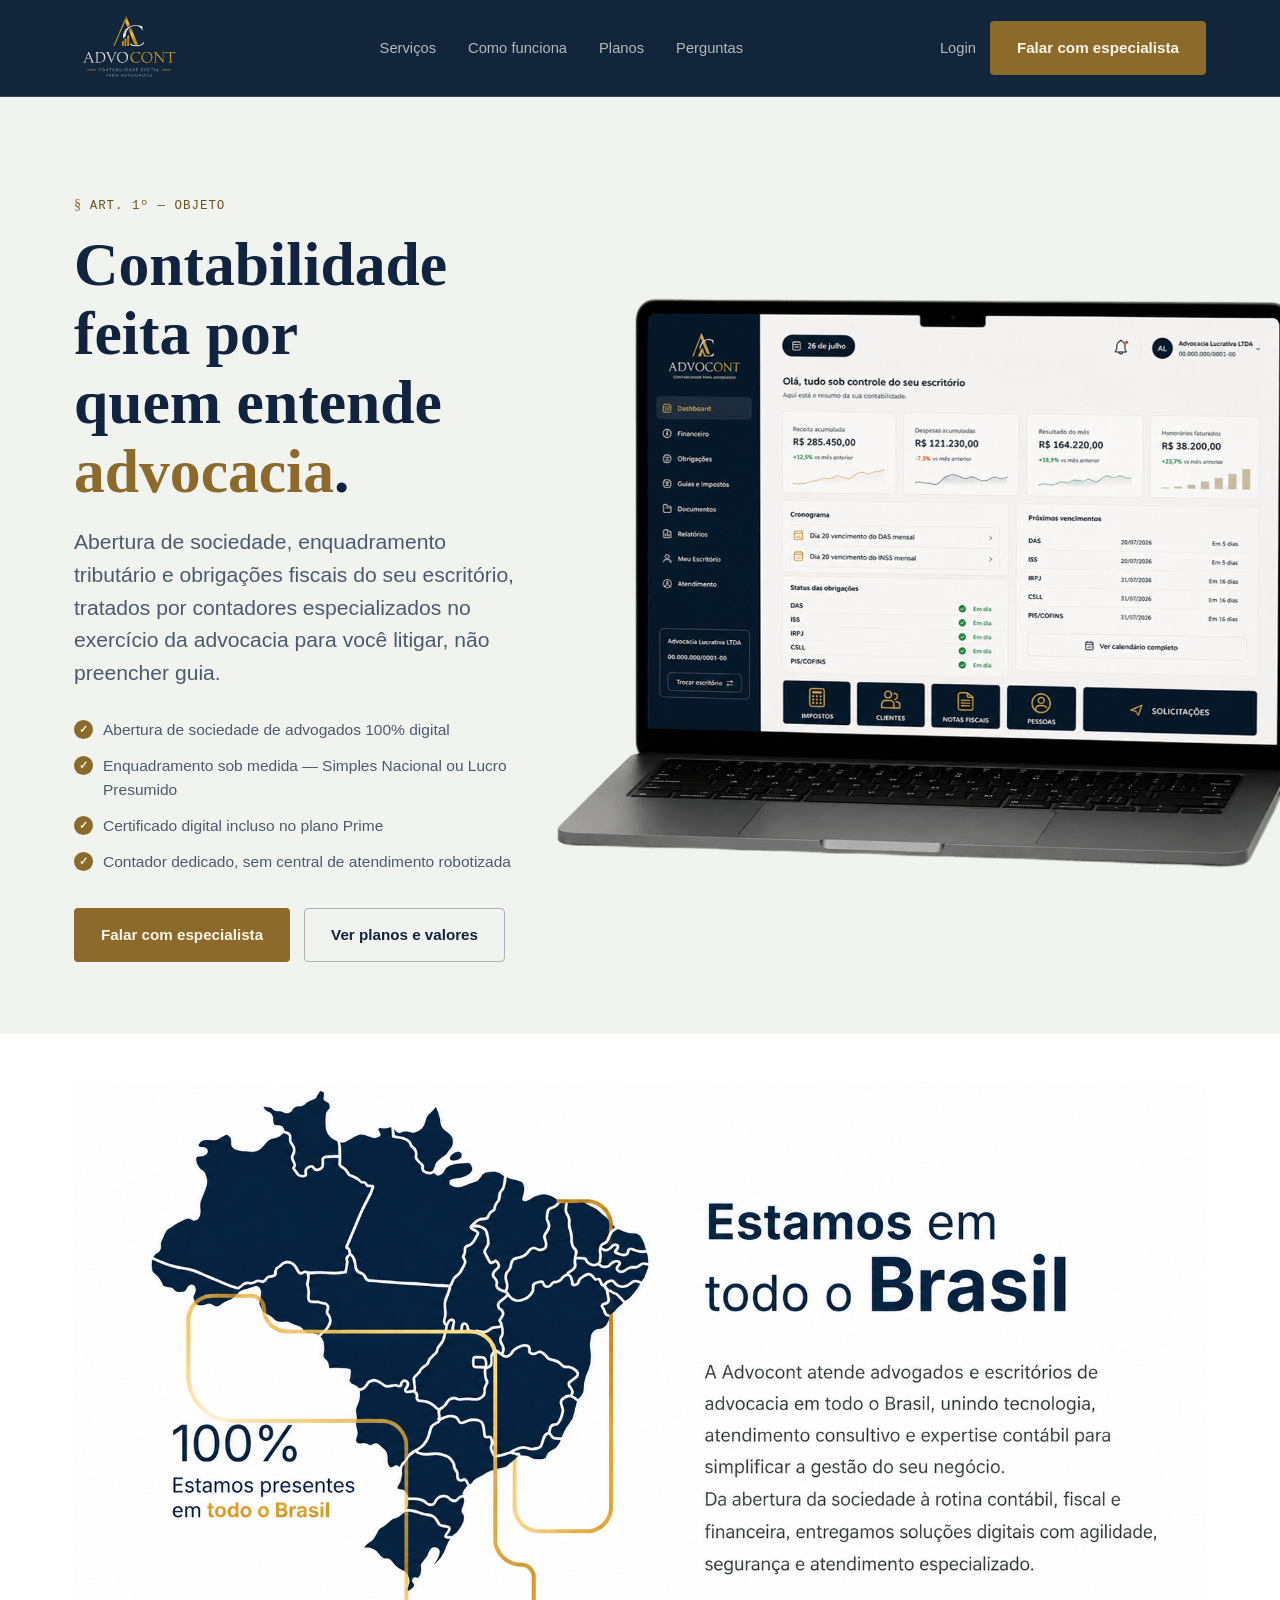
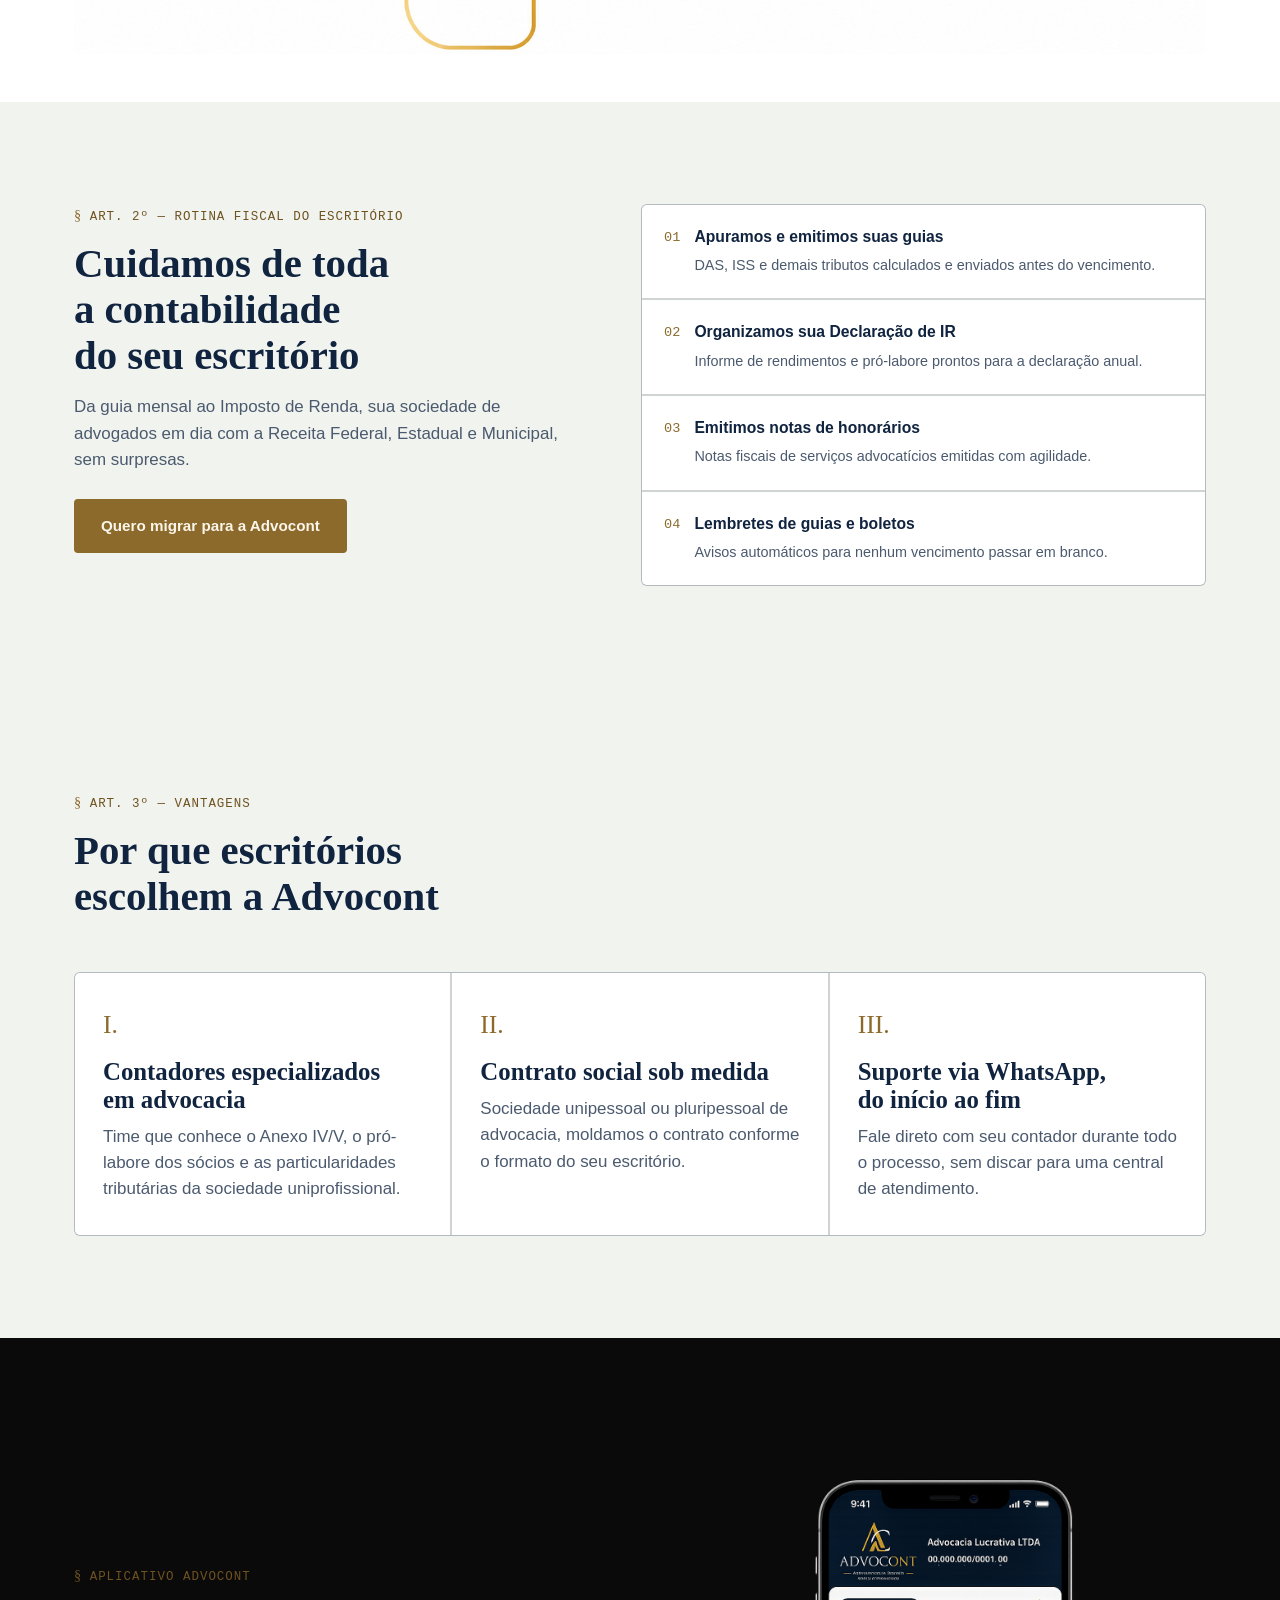
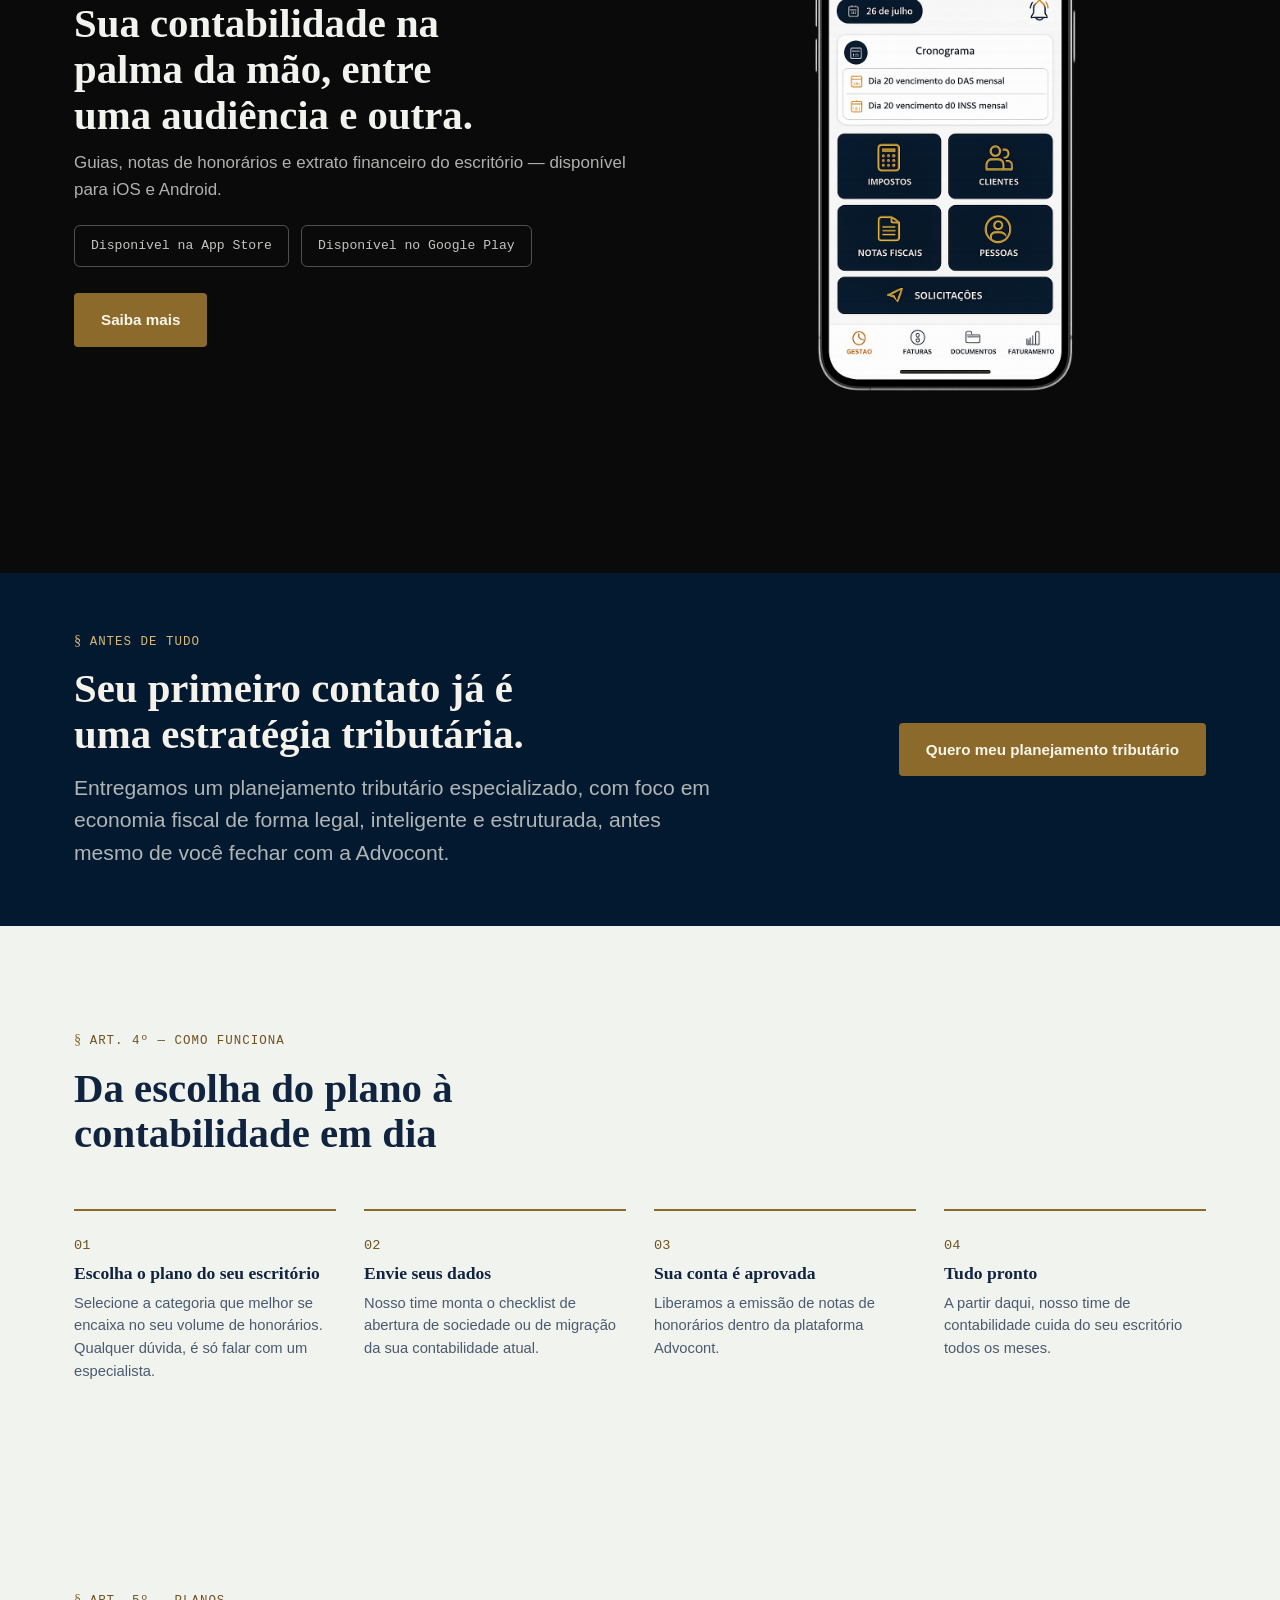
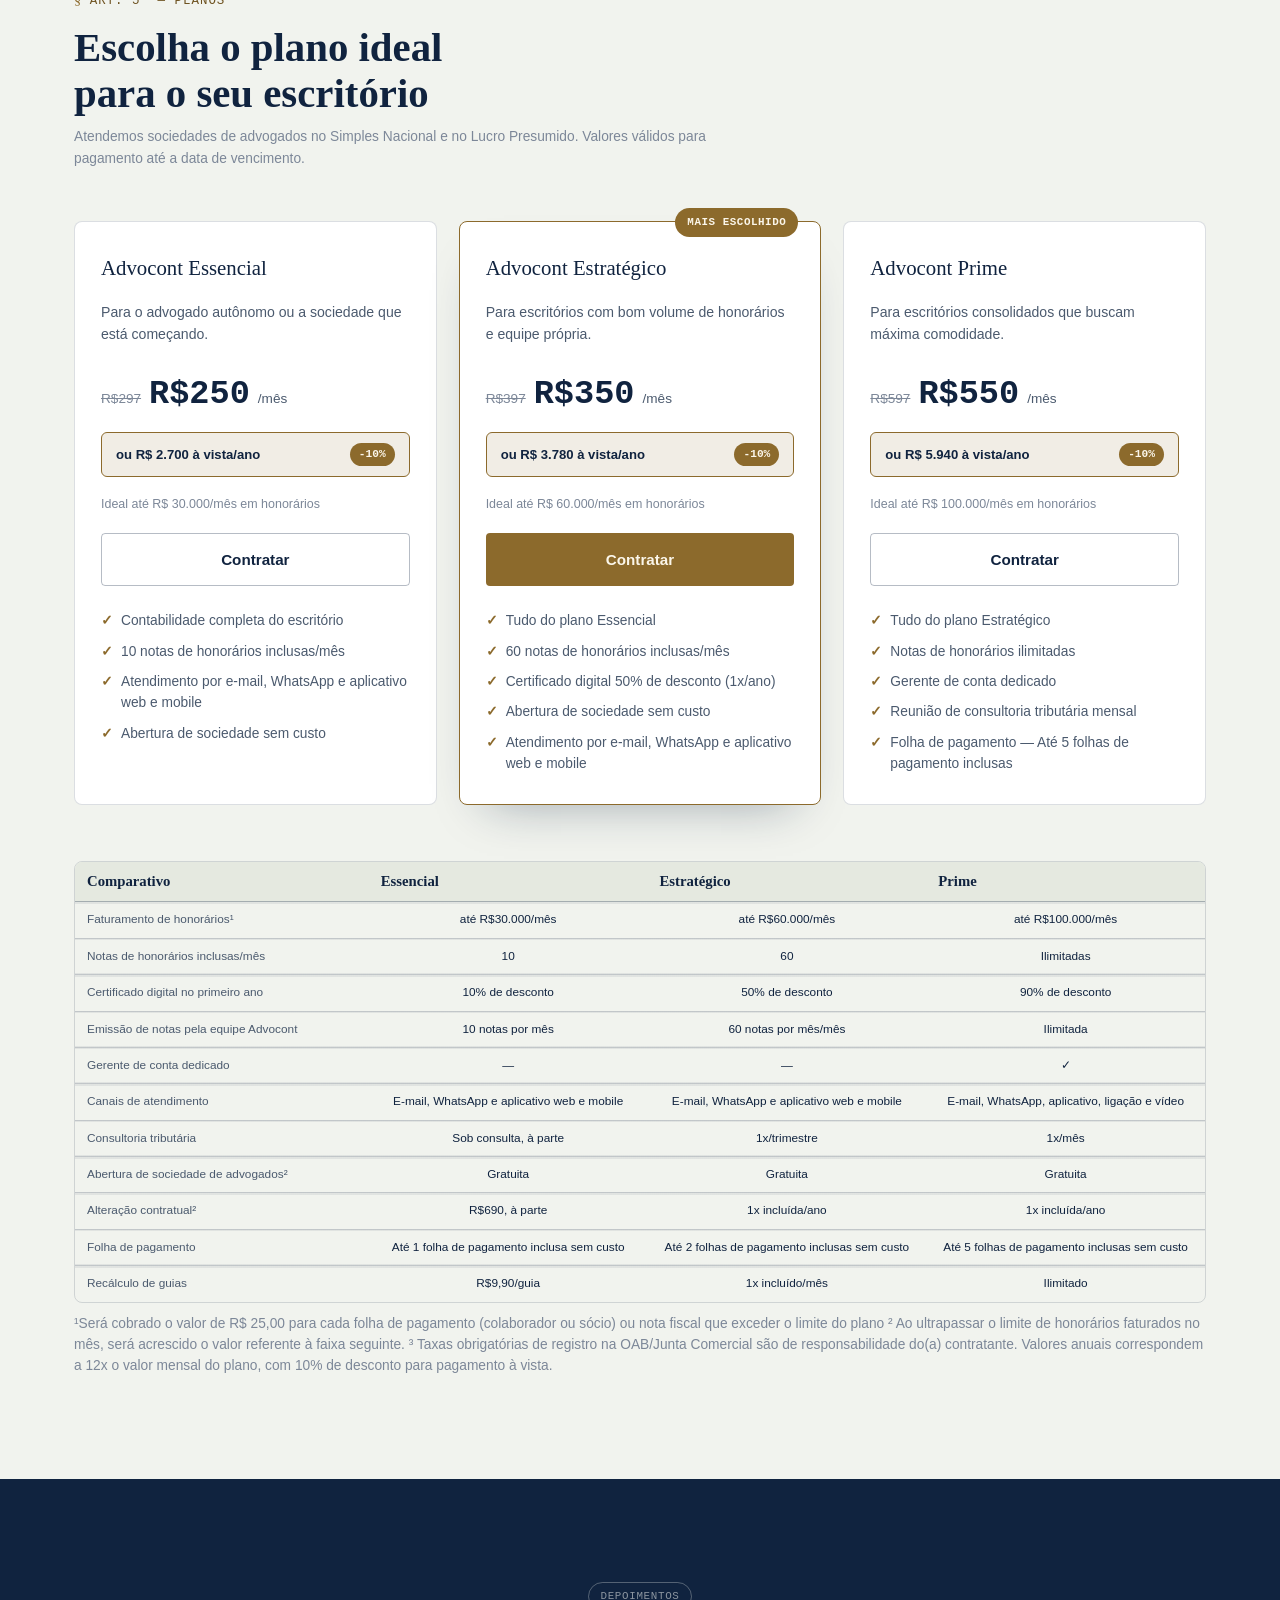
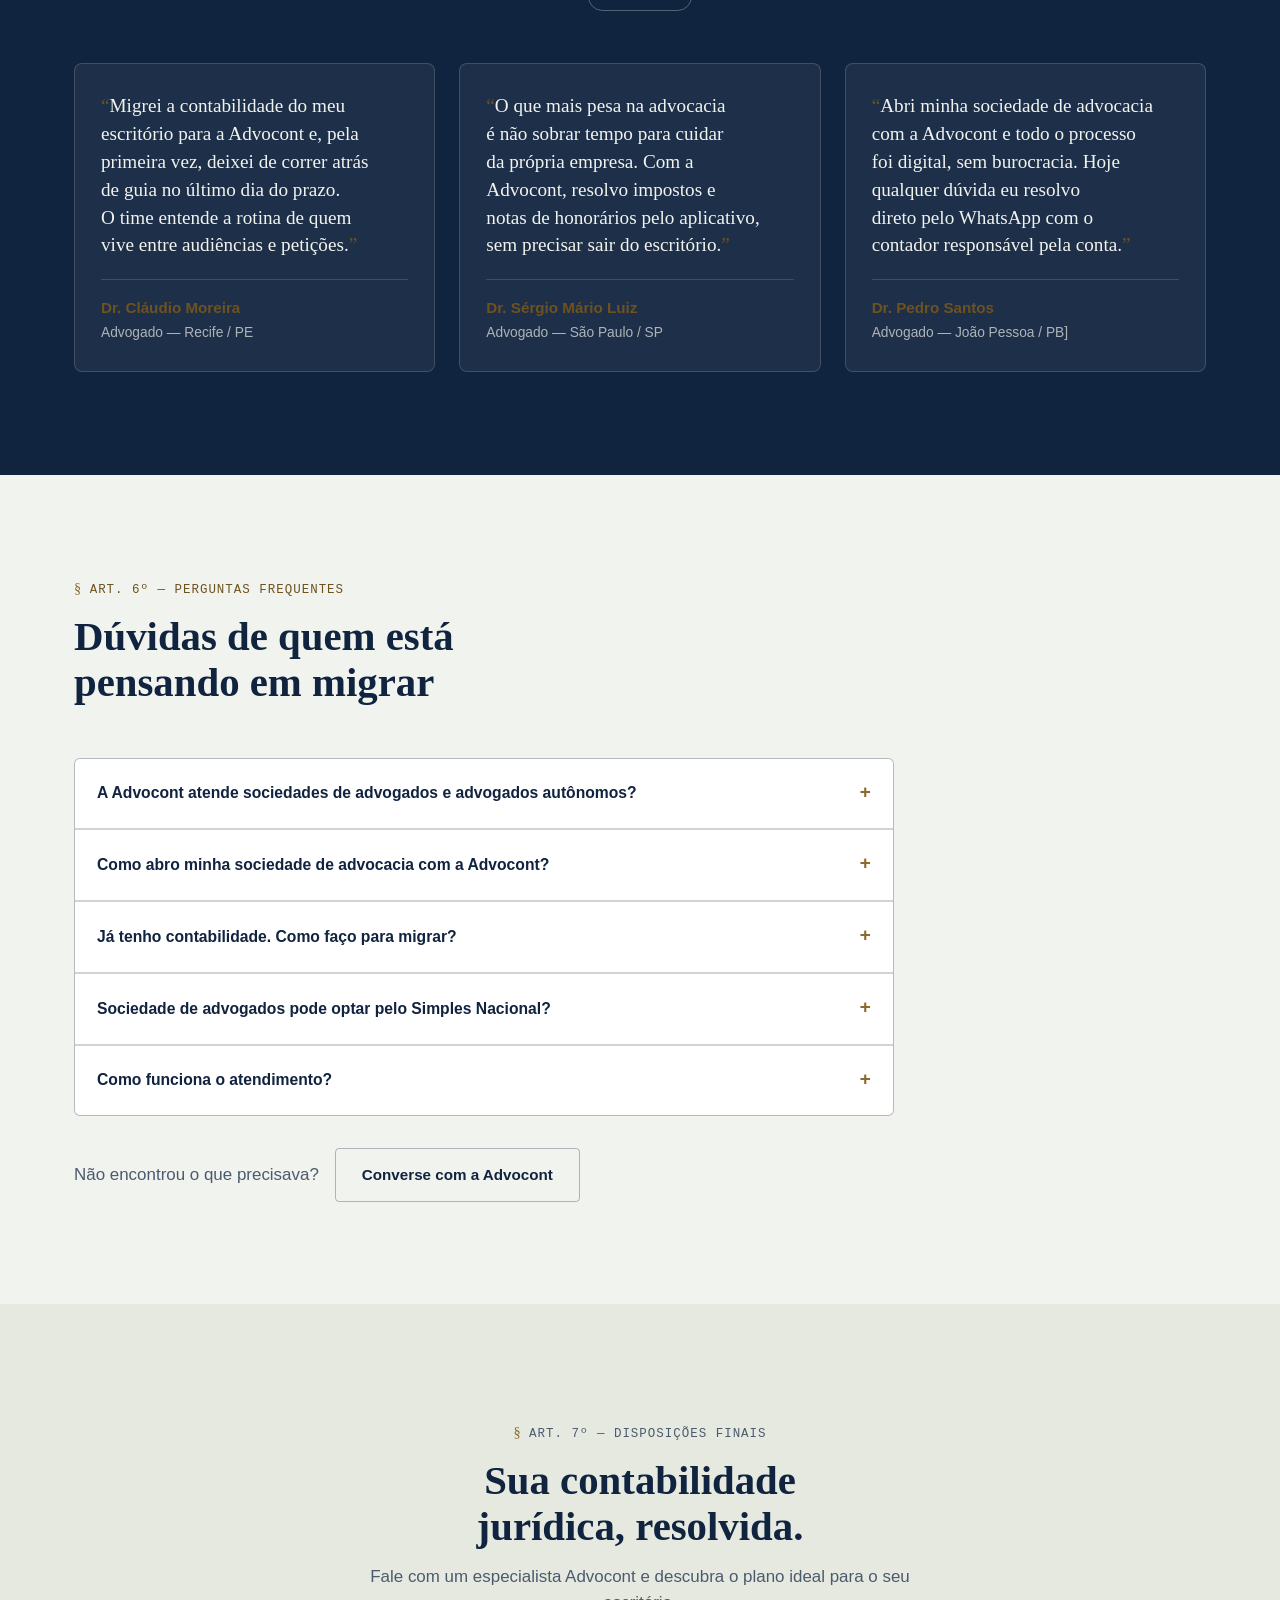
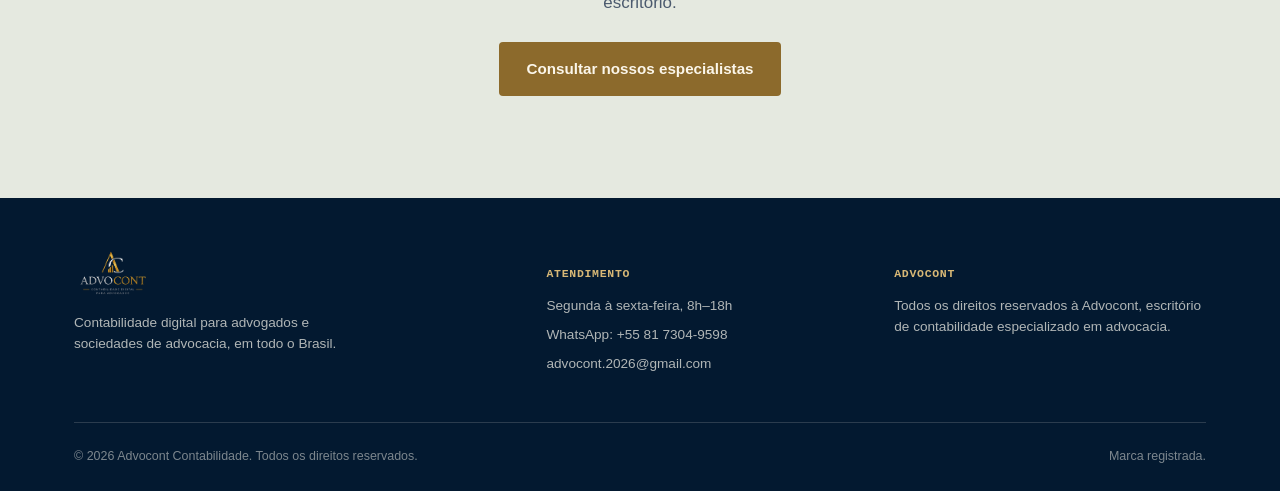
==== commit 411aeced: "Update index.html" ====
--- a/index.html
+++ b/index.html
@@ -291,7 +291,7 @@
 </tbody>
 </table>
 </div>
-<p class="pricing-note">¹Será cobrado o valor de R$ 25,00 para cada colaborador que exceder o limite do plano ² Ao ultrapassar o limite de honorários faturados no mês, será acrescido o valor referente à faixa seguinte. ³ Taxas obrigatórias de registro na OAB/Junta Comercial são de responsabilidade do(a) contratante. Valores anuais correspondem a 12x o valor mensal do plano, com 10% de desconto para pagamento à vista.</p>
+<p class="pricing-note">¹Será cobrado o valor de R$ 25,00 para cada folha de pagamento (colaborador ou sócio) ou nota fiscal que exceder o limite do plano ² Ao ultrapassar o limite de honorários faturados no mês, será acrescido o valor referente à faixa seguinte. ³ Taxas obrigatórias de registro na OAB/Junta Comercial são de responsabilidade do(a) contratante. Valores anuais correspondem a 12x o valor mensal do plano, com 10% de desconto para pagamento à vista.</p>
 </div>
 </section>
 
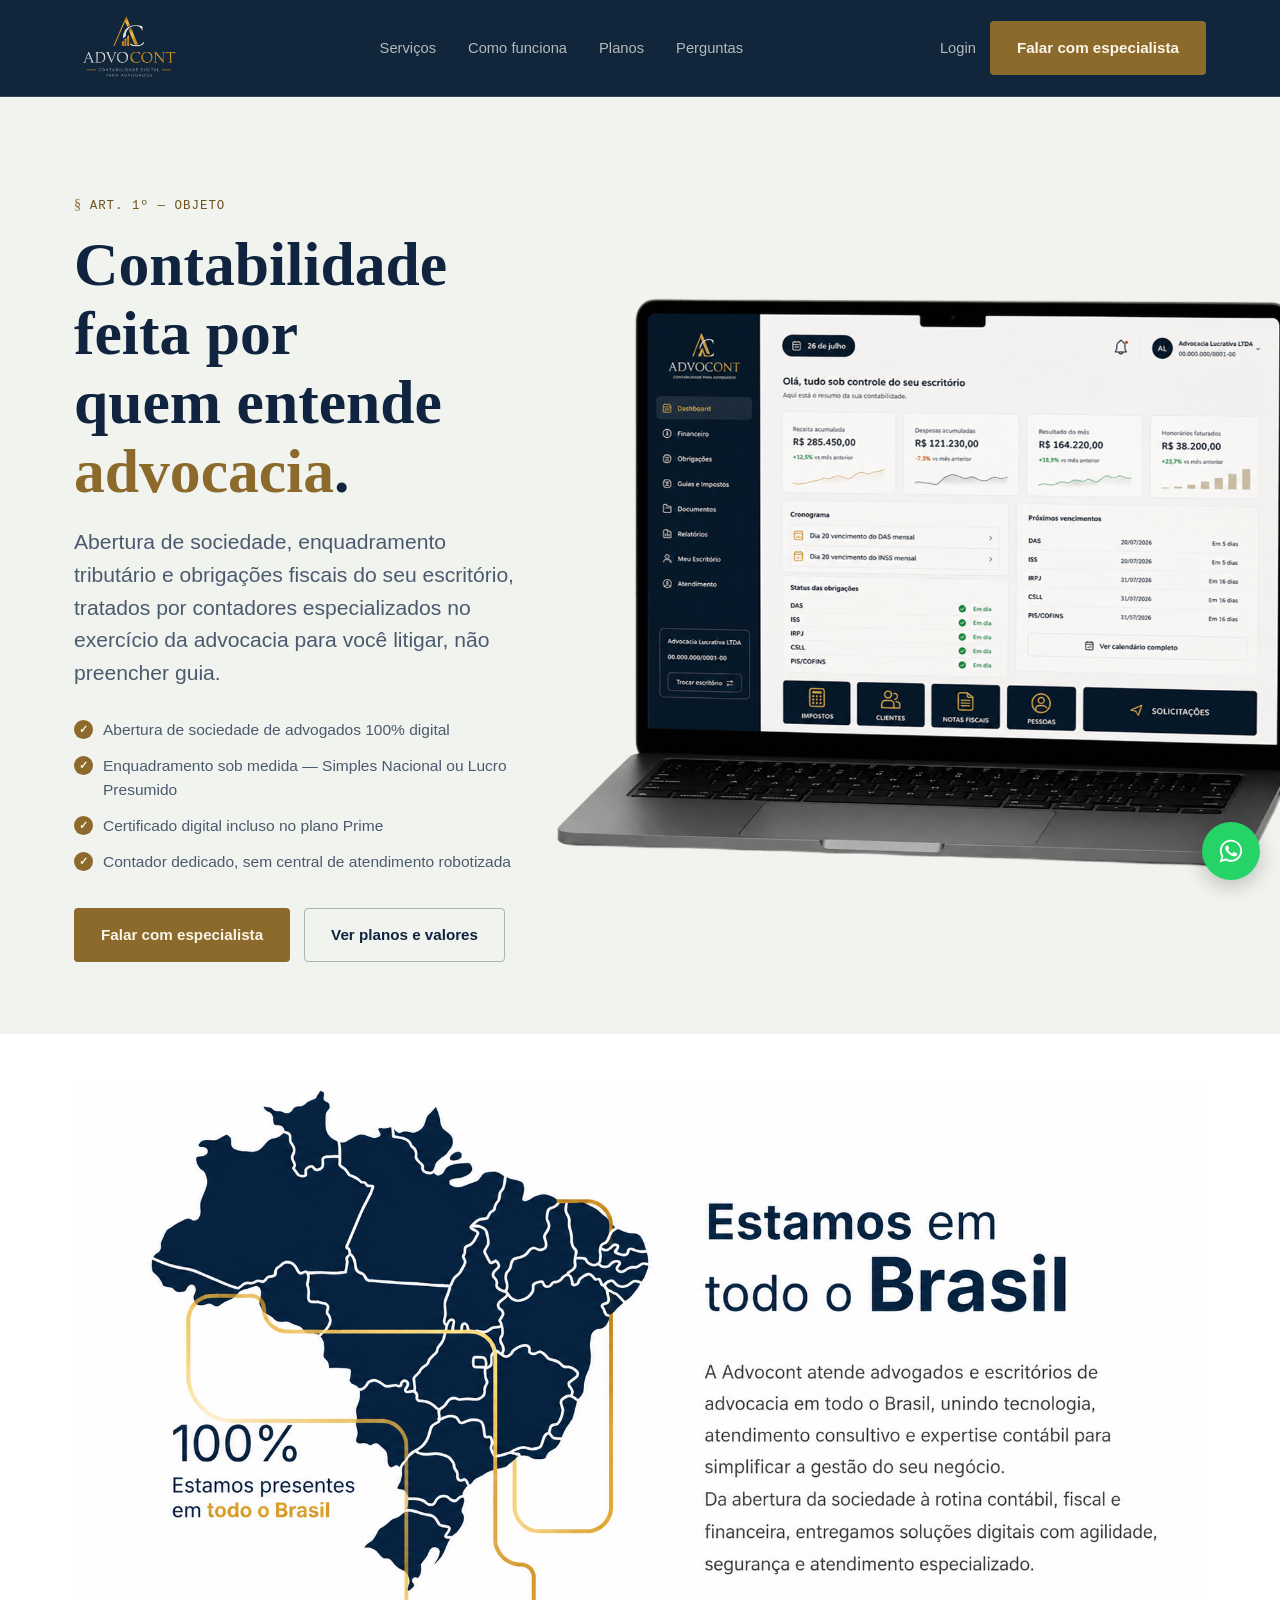
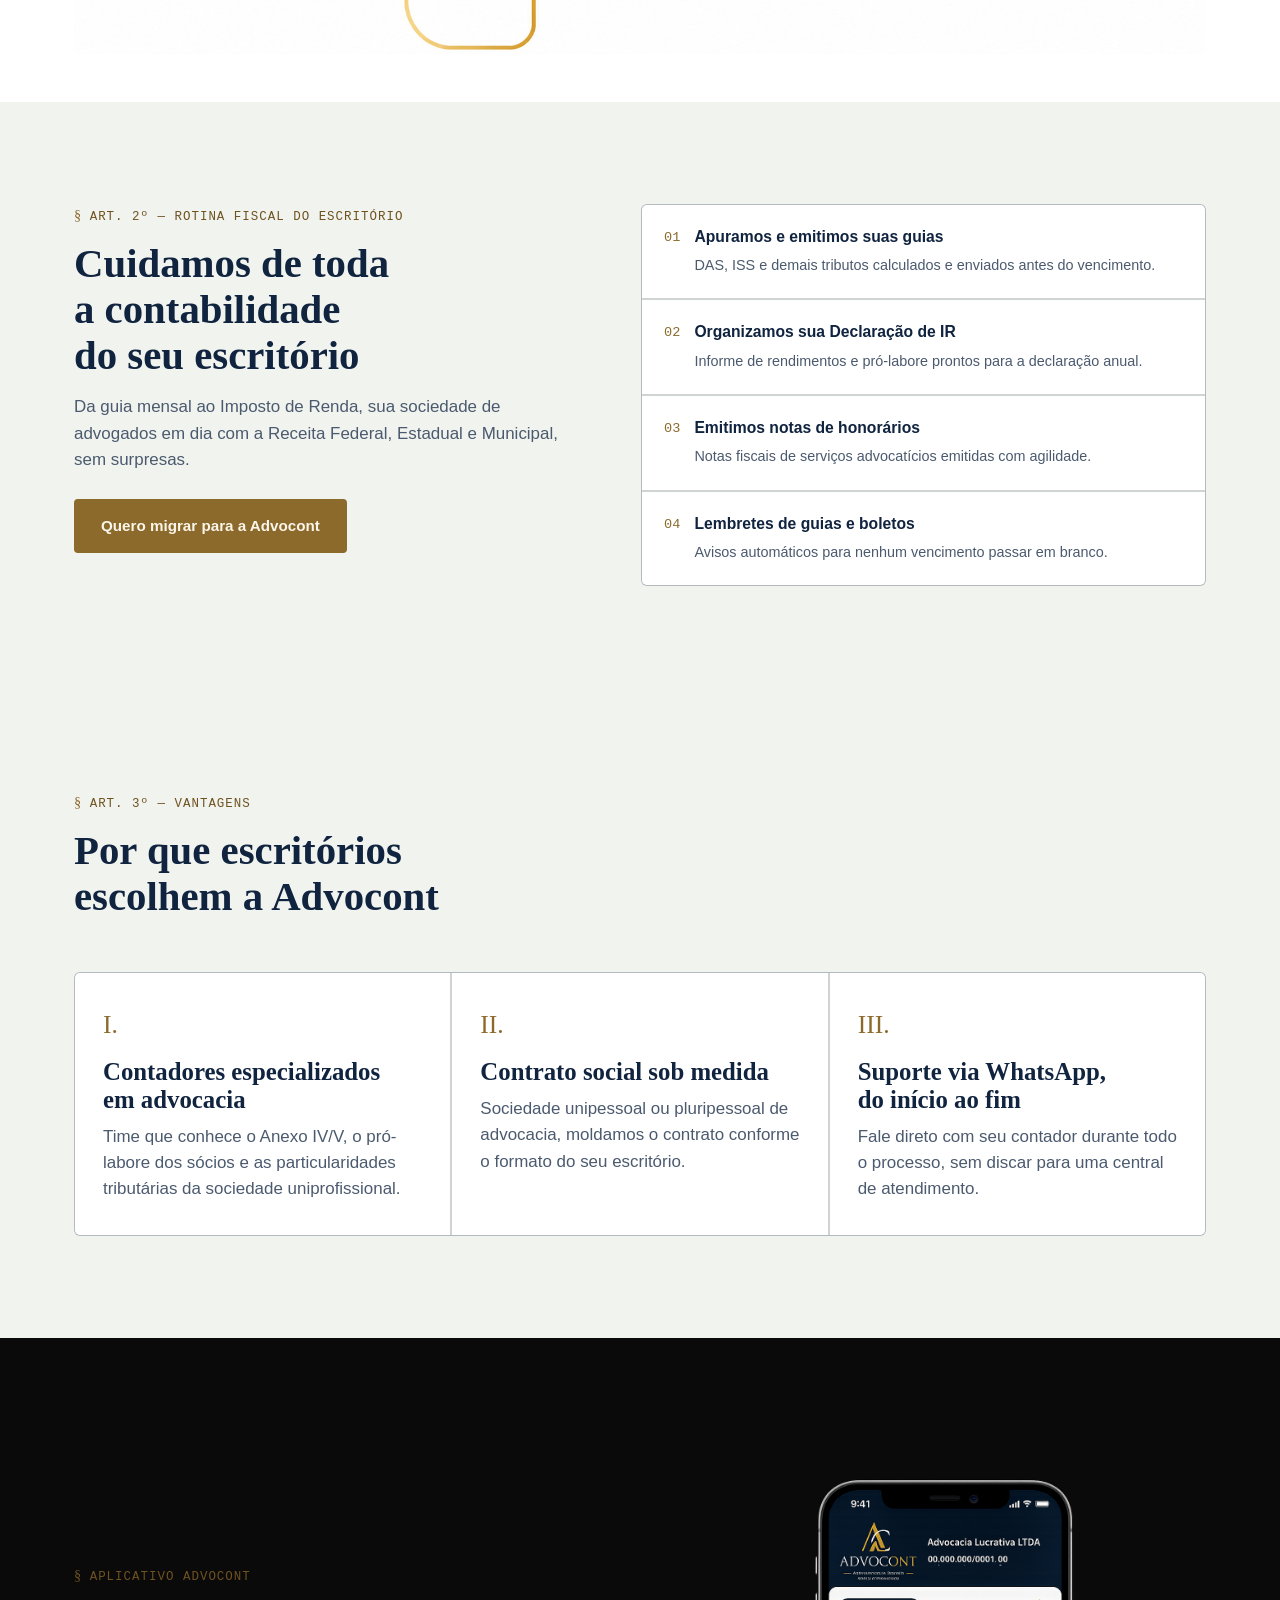
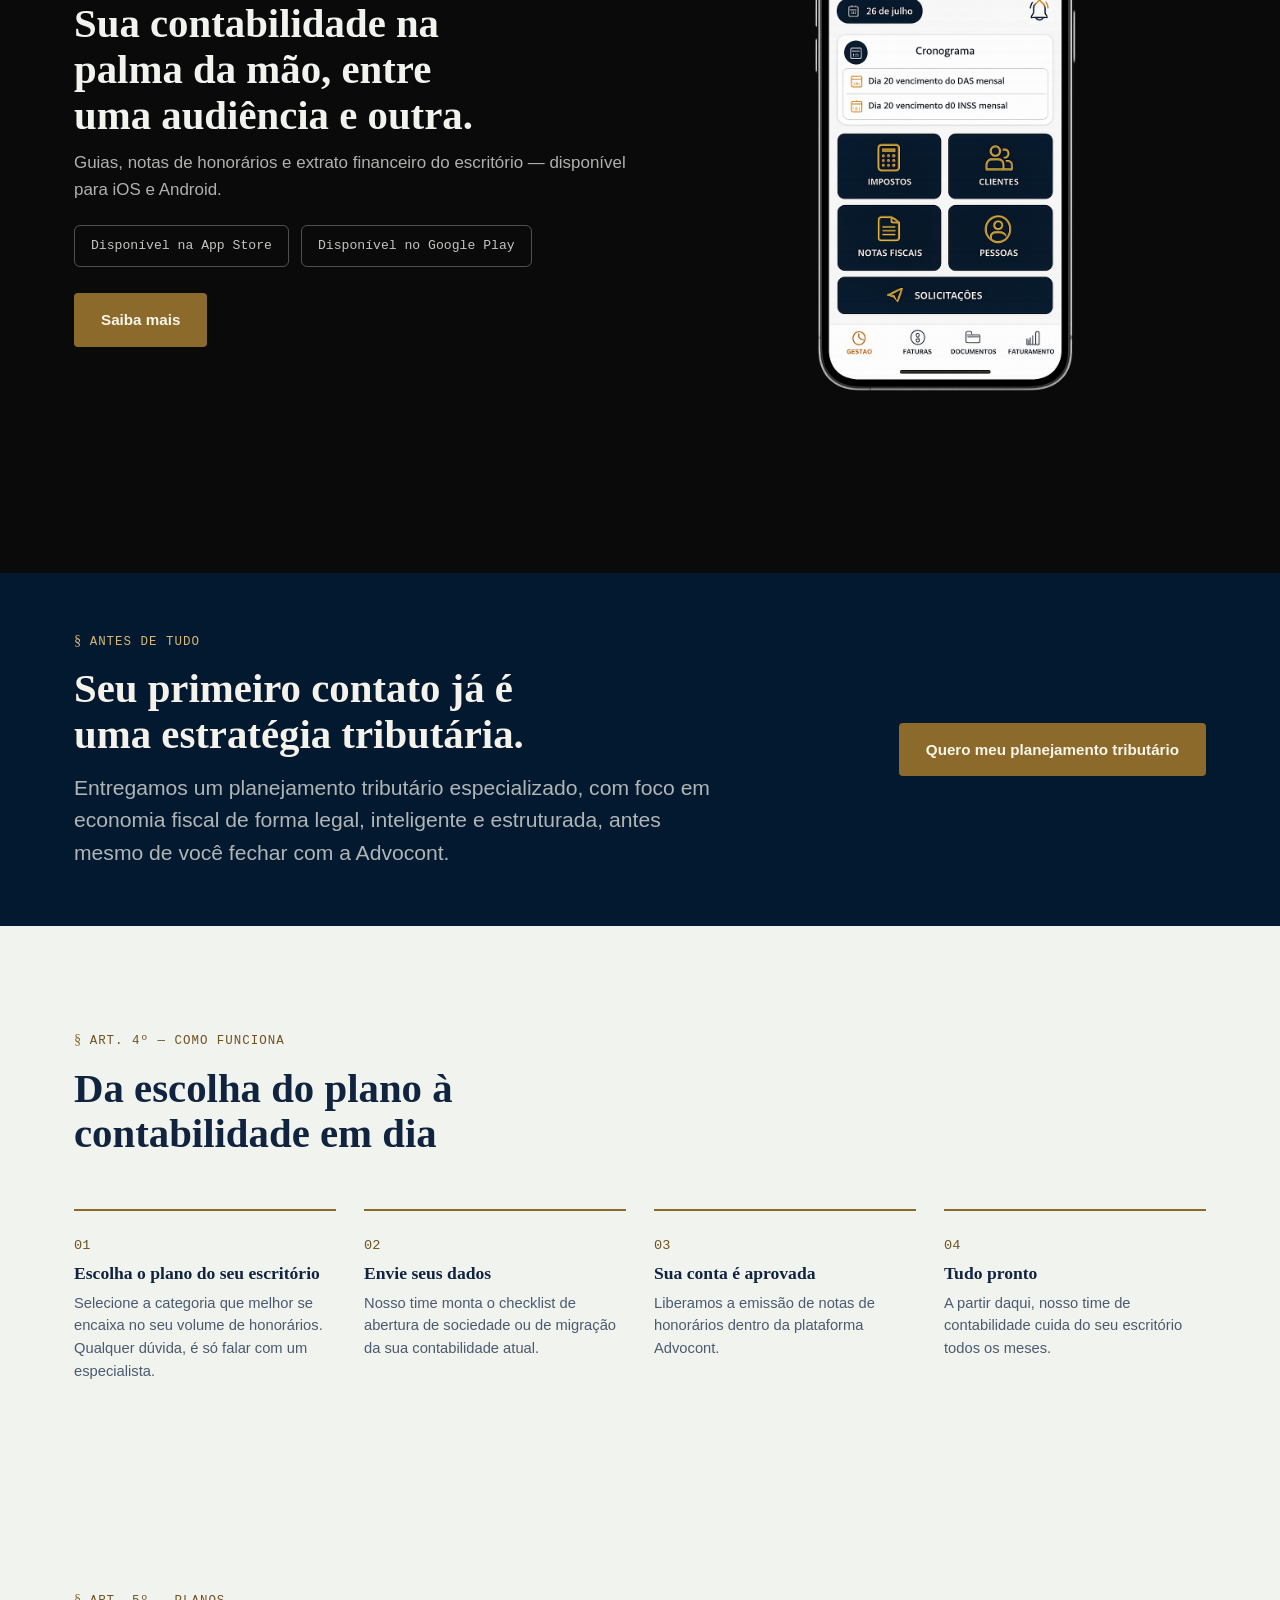
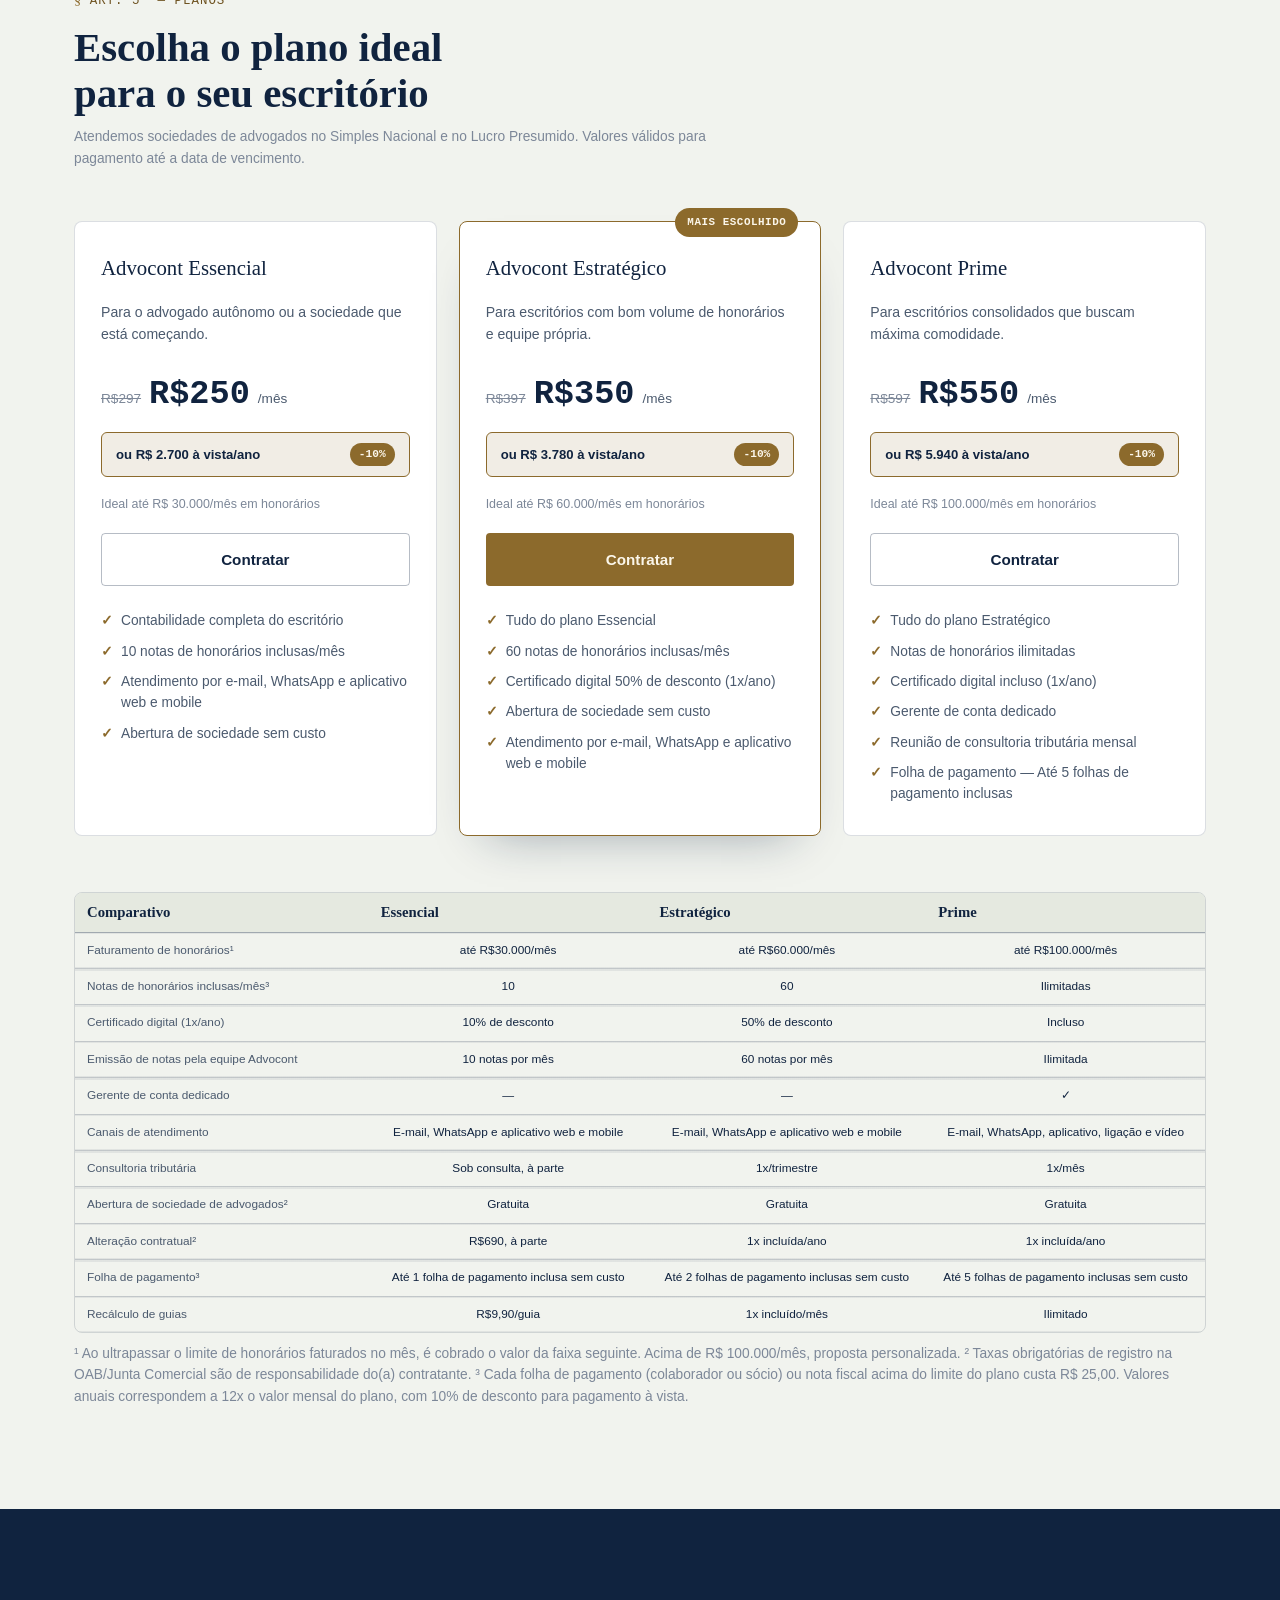
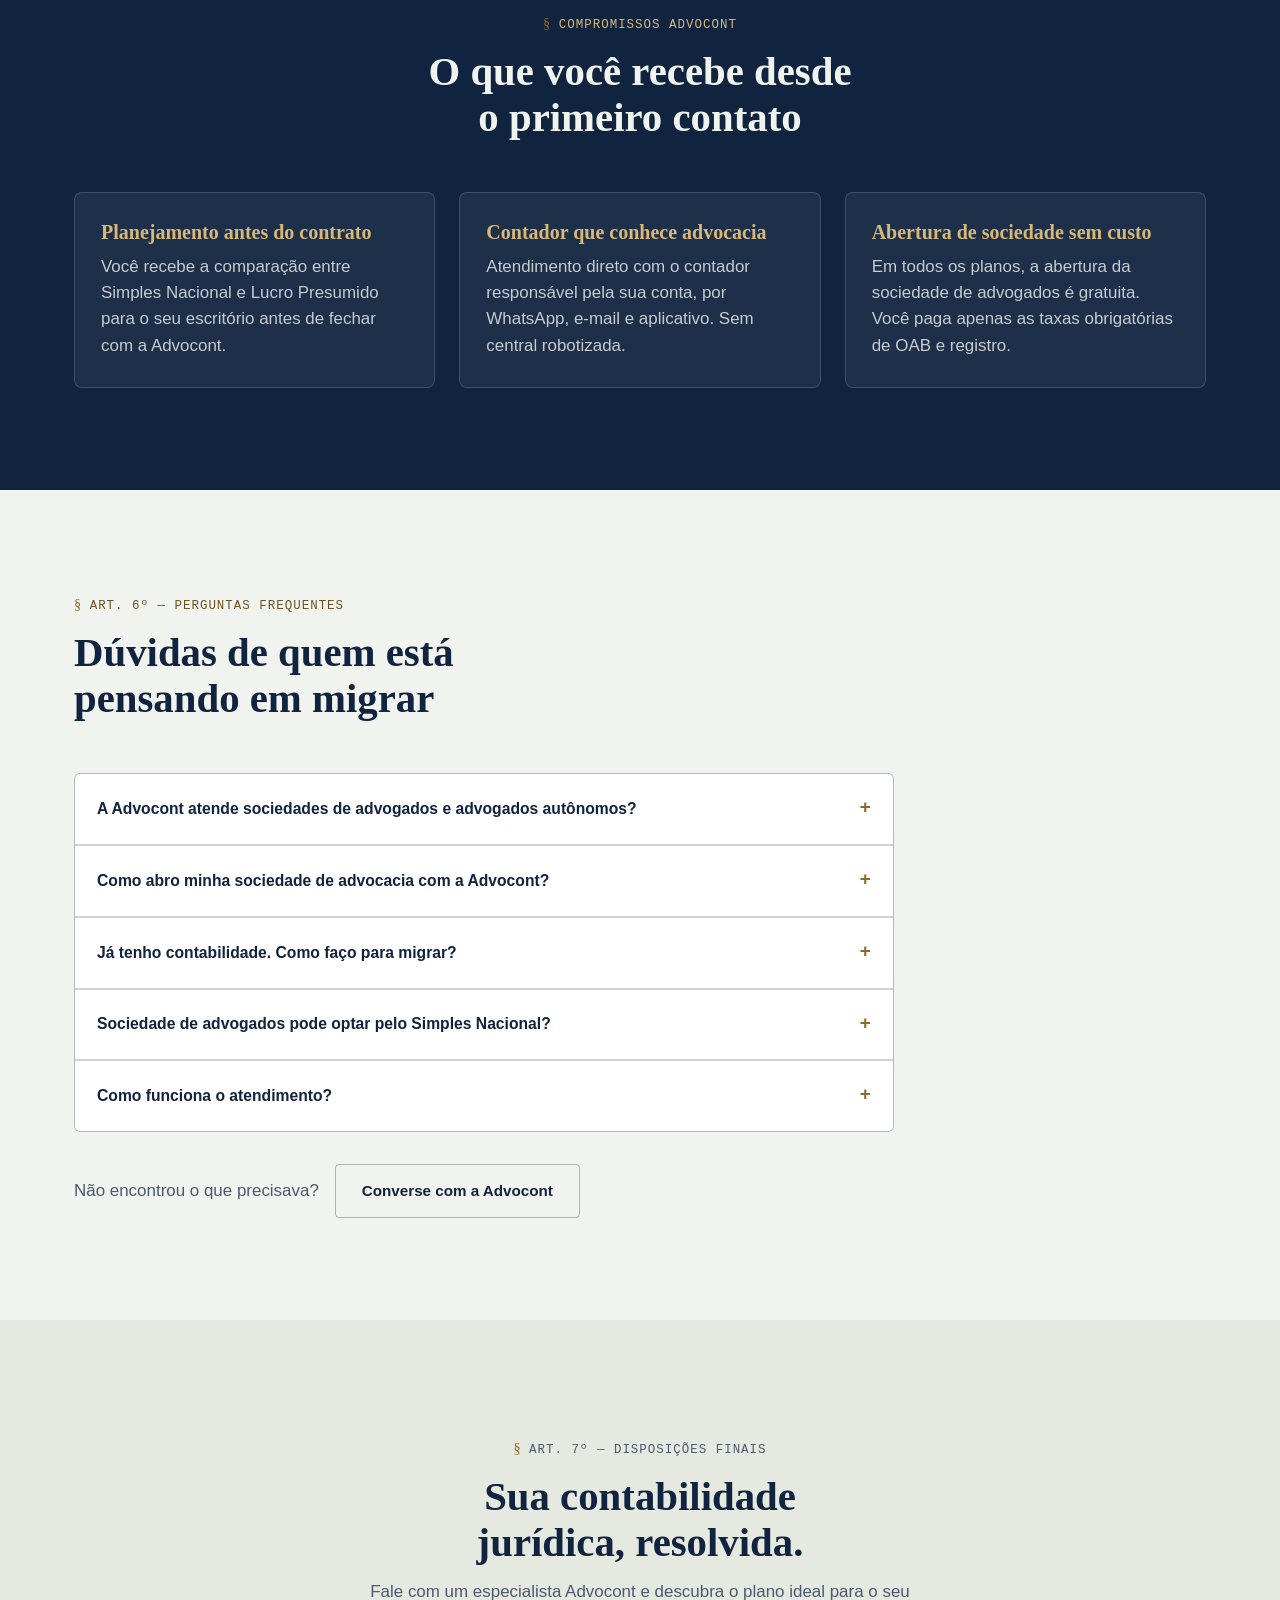
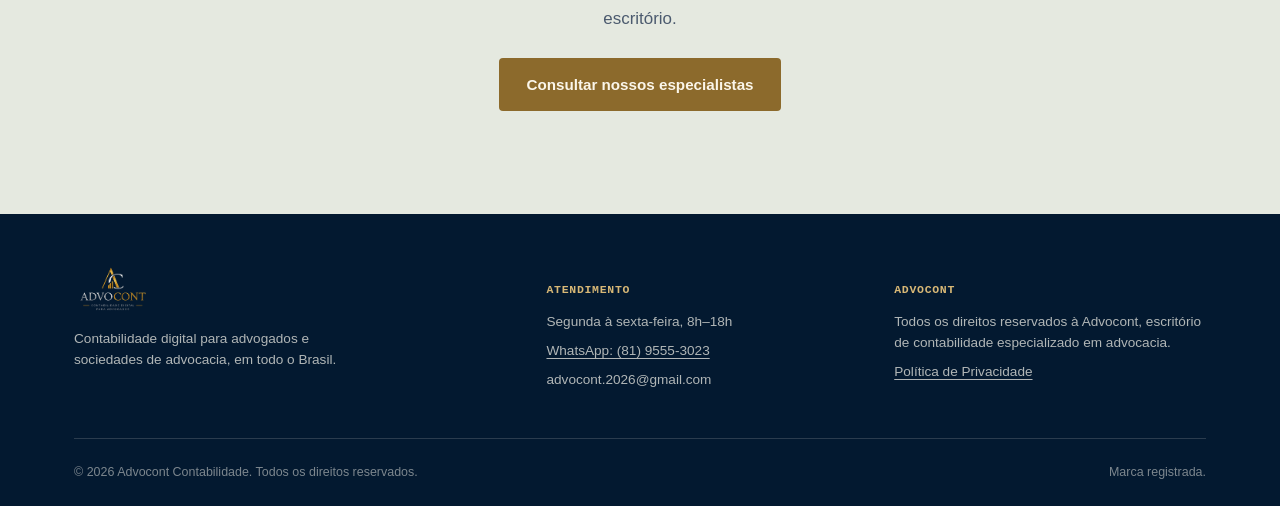
==== commit 035b7669: "Add files via upload" ====
--- a/index.html
+++ b/index.html
@@ -260,6 +260,7 @@
 <ul class="plan-features">
 <li><span class="tick">✓</span> Tudo do plano Estratégico</li>
 <li><span class="tick">✓</span> Notas de honorários ilimitadas</li>
+<li><span class="tick">✓</span> Certificado digital incluso (1x/ano)</li>
 <li><span class="tick">✓</span> Gerente de conta dedicado</li>
 <li><span class="tick">✓</span> Reunião de consultoria tributária mensal</li>
 <li><span class="tick">✓</span> Folha de pagamento — Até 5 folhas de pagamento inclusas</li>
@@ -278,41 +279,42 @@
 </thead>
 <tbody>
 <tr><th scope="row">Faturamento de honorários¹</th><td>até R$30.000/mês</td><td>até R$60.000/mês</td><td>até R$100.000/mês</td></tr>
-<tr><th scope="row">Notas de honorários inclusas/mês</th><td>10</td><td>60</td><td>Ilimitadas</td></tr>
-<tr><th scope="row">Certificado digital no primeiro ano</th><td>10% de desconto</td><td>50% de desconto</td><td>90% de desconto</td></tr>
-<tr><th scope="row">Emissão de notas pela equipe Advocont</th><td>10 notas por mês</td><td>60 notas por mês/mês</td><td>Ilimitada</td></tr>
+<tr><th scope="row">Notas de honorários inclusas/mês³</th><td>10</td><td>60</td><td>Ilimitadas</td></tr>
+<tr><th scope="row">Certificado digital (1x/ano)</th><td>10% de desconto</td><td>50% de desconto</td><td>Incluso</td></tr>
+<tr><th scope="row">Emissão de notas pela equipe Advocont</th><td>10 notas por mês</td><td>60 notas por mês</td><td>Ilimitada</td></tr>
 <tr><th scope="row">Gerente de conta dedicado</th><td>—</td><td>—</td><td>✓</td></tr>
 <tr><th scope="row">Canais de atendimento</th><td>E-mail, WhatsApp e aplicativo web e mobile</td><td>E-mail, WhatsApp e aplicativo web e mobile</td><td>E-mail, WhatsApp, aplicativo, ligação e vídeo</td></tr>
 <tr><th scope="row">Consultoria tributária</th><td>Sob consulta, à parte</td><td>1x/trimestre</td><td>1x/mês</td></tr>
 <tr><th scope="row">Abertura de sociedade de advogados²</th><td>Gratuita</td><td>Gratuita</td><td>Gratuita</td></tr>
 <tr><th scope="row">Alteração contratual²</th><td>R$690, à parte</td><td>1x incluída/ano</td><td>1x incluída/ano</td></tr>
-<tr><th scope="row">Folha de pagamento</th><td>Até 1 folha de pagamento inclusa sem custo</td><td>Até 2 folhas de pagamento inclusas sem custo</td><td>Até 5 folhas de pagamento inclusas sem custo</td></tr>
+<tr><th scope="row">Folha de pagamento³</th><td>Até 1 folha de pagamento inclusa sem custo</td><td>Até 2 folhas de pagamento inclusas sem custo</td><td>Até 5 folhas de pagamento inclusas sem custo</td></tr>
 <tr><th scope="row">Recálculo de guias</th><td>R$9,90/guia</td><td>1x incluído/mês</td><td>Ilimitado</td></tr>
 </tbody>
 </table>
 </div>
-<p class="pricing-note">¹Será cobrado o valor de R$ 25,00 para cada folha de pagamento (colaborador ou sócio) ou nota fiscal que exceder o limite do plano ² Ao ultrapassar o limite de honorários faturados no mês, será acrescido o valor referente à faixa seguinte. ³ Taxas obrigatórias de registro na OAB/Junta Comercial são de responsabilidade do(a) contratante. Valores anuais correspondem a 12x o valor mensal do plano, com 10% de desconto para pagamento à vista.</p>
-</div>
-</section>
-
-<!-- TESTIMONIAL -->
+<p class="pricing-note">¹ Ao ultrapassar o limite de honorários faturados no mês, é cobrado o valor da faixa seguinte. Acima de R$ 100.000/mês, proposta personalizada. ² Taxas obrigatórias de registro na OAB/Junta Comercial são de responsabilidade do(a) contratante. ³ Cada folha de pagamento (colaborador ou sócio) ou nota fiscal acima do limite do plano custa R$ 25,00. Valores anuais correspondem a 12x o valor mensal do plano, com 10% de desconto para pagamento à vista.</p>
+</div>
+</section>
+
+<!-- COMPROMISSOS (substitui depoimentos até termos depoimentos reais autorizados) -->
 <section class="testimonial">
 <div class="wrap">
 <div class="section-head">
-<span class="sample-flag">Depoimentos </span>
+<p class="eyebrow" style="justify-content:center;">Compromissos Advocont</p>
+<h2 style="font-size:var(--h2);">O que você recebe desde o primeiro contato</h2>
 </div>
 <div class="testimonial-grid">
-<div class="testimonial-card">
-<blockquote>Migrei a contabilidade do meu escritório para a Advocont e, pela primeira vez, deixei de correr atrás de guia no último dia do prazo. O time entende a rotina de quem vive entre audiências e petições.</blockquote>
-<cite><b>Dr. Cláudio Moreira</b>Advogado — Recife / PE</cite>
-</div>
-<div class="testimonial-card">
-<blockquote>O que mais pesa na advocacia é não sobrar tempo para cuidar da própria empresa. Com a Advocont, resolvo impostos e notas de honorários pelo aplicativo, sem precisar sair do escritório.</blockquote>
-<cite><b>Dr. Sérgio Mário Luiz</b>Advogado — São Paulo / SP</cite>
-</div>
-<div class="testimonial-card">
-<blockquote>Abri minha sociedade de advocacia com a Advocont e todo o processo foi digital, sem burocracia. Hoje qualquer dúvida eu resolvo direto pelo WhatsApp com o contador responsável pela conta.</blockquote>
-<cite><b>Dr. Pedro Santos</b>Advogado — João Pessoa / PB]</cite>
+<div class="testimonial-card commitment-card">
+<h3>Planejamento antes do contrato</h3>
+<p>Você recebe a comparação entre Simples Nacional e Lucro Presumido para o seu escritório antes de fechar com a Advocont.</p>
+</div>
+<div class="testimonial-card commitment-card">
+<h3>Contador que conhece advocacia</h3>
+<p>Atendimento direto com o contador responsável pela sua conta, por WhatsApp, e-mail e aplicativo. Sem central robotizada.</p>
+</div>
+<div class="testimonial-card commitment-card">
+<h3>Abertura de sociedade sem custo</h3>
+<p>Em todos os planos, a abertura da sociedade de advogados é gratuita. Você paga apenas as taxas obrigatórias de OAB e registro.</p>
 </div>
 </div>
 </div>
@@ -377,7 +379,7 @@
 <h4>Atendimento</h4>
 <ul>
 <li>Segunda à sexta-feira, 8h–18h</li>
-<li>WhatsApp: +55 81 7304-9598</li>
+<li><a href="https://wa.me/558195553023?text=Ol%C3%A1%2C%20vim%20pelo%20site%20da%20Advocont%20e%20quero%20falar%20com%20um%20especialista." target="_blank" rel="noopener">WhatsApp: (81) 9555-3023</a></li>
 <li>advocont.2026@gmail.com</li>
 </ul>
 </div>
@@ -385,6 +387,7 @@
 <h4>Advocont</h4>
 <ul>
 <li>Todos os direitos reservados à Advocont, escritório de contabilidade especializado em advocacia.</li>
+<li><a href="privacidade.html">Política de Privacidade</a></li>
 </ul>
 </div>
 </div>
@@ -405,17 +408,21 @@
 <form>
 <div class="field">
 <label for="exit-nome">Nome</label>
-<input type="text" id="exit-nome" name="nome" required />
+<input type="text" id="exit-nome" name="nome" required data-validate="nome" autocomplete="name" />
+<span class="field-error">Informe nome e sobrenome.</span>
 </div>
 <div class="field">
 <label for="exit-telefone">Telefone</label>
-<input type="tel" id="exit-telefone" name="telefone" required />
+<input type="tel" id="exit-telefone" name="telefone" required data-validate="telefone" autocomplete="tel" />
+<span class="field-error">Informe um telefone válido com DDD.</span>
 </div>
 <div class="field">
 <label for="exit-email">E-mail</label>
-<input type="email" id="exit-email" name="email" required />
+<input type="email" id="exit-email" name="email" required data-validate="email" autocomplete="email" />
+<span class="field-error">Informe um e-mail válido.</span>
 </div>
 <button type="submit" class="btn btn-gold btn-block" style="margin-top:22px;">Quero ser contatado</button>
+<p class="pricing-note" style="margin-top:10px;">Ao enviar, você concorda com a <a href="privacidade.html" target="_blank" rel="noopener">Política de Privacidade</a>.</p>
 <p class="form-status"></p>
 </form>
 <div class="form-success" hidden>
@@ -424,6 +431,10 @@
 </div>
 </div>
 
+
+<a class="wa-float" href="https://wa.me/558195553023?text=Ol%C3%A1%2C%20vim%20pelo%20site%20da%20Advocont%20e%20quero%20falar%20com%20um%20especialista." target="_blank" rel="noopener" aria-label="Falar com a Advocont no WhatsApp">
+<svg viewBox="0 0 32 32" width="28" height="28" aria-hidden="true"><path fill="currentColor" d="M16 3C9 3 3.3 8.6 3.3 15.6c0 2.4.7 4.7 1.9 6.7L3 29l6.9-2.2c1.9 1 4 1.6 6.1 1.6 7 0 12.7-5.6 12.7-12.6S23 3 16 3zm0 23.1c-1.9 0-3.8-.5-5.4-1.5l-.4-.2-4.1 1.3 1.3-4-.3-.4c-1.1-1.7-1.7-3.6-1.7-5.6C5.4 9.8 10.1 5.1 16 5.1s10.6 4.7 10.6 10.5S21.9 26.1 16 26.1zm5.8-7.9c-.3-.2-1.9-.9-2.2-1-.3-.1-.5-.2-.7.2-.2.3-.8 1-1 1.2-.2.2-.4.2-.7.1-.3-.2-1.3-.5-2.5-1.6-.9-.8-1.5-1.8-1.7-2.1-.2-.3 0-.5.1-.6l.5-.6c.2-.2.2-.3.3-.6.1-.2 0-.4 0-.6l-1-2.4c-.3-.6-.5-.5-.7-.5h-.6c-.2 0-.6.1-.9.4-.3.3-1.2 1.1-1.2 2.8s1.2 3.2 1.4 3.4c.2.2 2.4 3.6 5.8 5 .8.3 1.4.5 1.9.7.8.3 1.5.2 2.1.1.6-.1 1.9-.8 2.2-1.5.3-.7.3-1.4.2-1.5-.1-.2-.3-.3-.6-.4z"/></svg>
+</a>
 <script src="site.js"></script>
 </body>
 </html>
--- a/styles.css
+++ b/styles.css
@@ -507,3 +507,24 @@
   background:var(--gold);color:var(--on-gold);
   padding:3px 9px;border-radius:20px;flex:none;
 }
+
+/* ---------- Compromissos (no lugar dos depoimentos) ---------- */
+.testimonial .section-head h2{color:var(--paper);}
+.testimonial .section-head .eyebrow{color:#D8B876;}
+.commitment-card h3{font-family:var(--font-display);font-size:1.25rem;margin:0 0 10px;color:#D8B876;}
+.commitment-card p{margin:0;line-height:1.55;color:color-mix(in srgb, var(--paper) 80%, transparent);}
+
+/* ---------- WhatsApp flutuante ---------- */
+.wa-float{
+  position:fixed;right:20px;bottom:20px;z-index:60;width:58px;height:58px;border-radius:50%;
+  display:grid;place-items:center;background:#25D366;color:#fff;
+  box-shadow:0 6px 20px rgba(0,0,0,.22);transition:transform .15s ease;
+}
+.wa-float:hover{transform:scale(1.06);}
+@media (max-width:480px){.wa-float{right:14px;bottom:14px;width:52px;height:52px;}}
+.foot-col a{color:inherit;text-decoration:underline;text-underline-offset:3px;}
+
+/* ---------- Política de privacidade ---------- */
+.intro-card.privacy{text-align:left;max-width:820px;}
+.intro-card.privacy h2{font-size:1.25rem;margin:28px 0 8px;}
+.intro-card.privacy ul{padding-left:20px;display:grid;gap:6px;list-style:disc;}
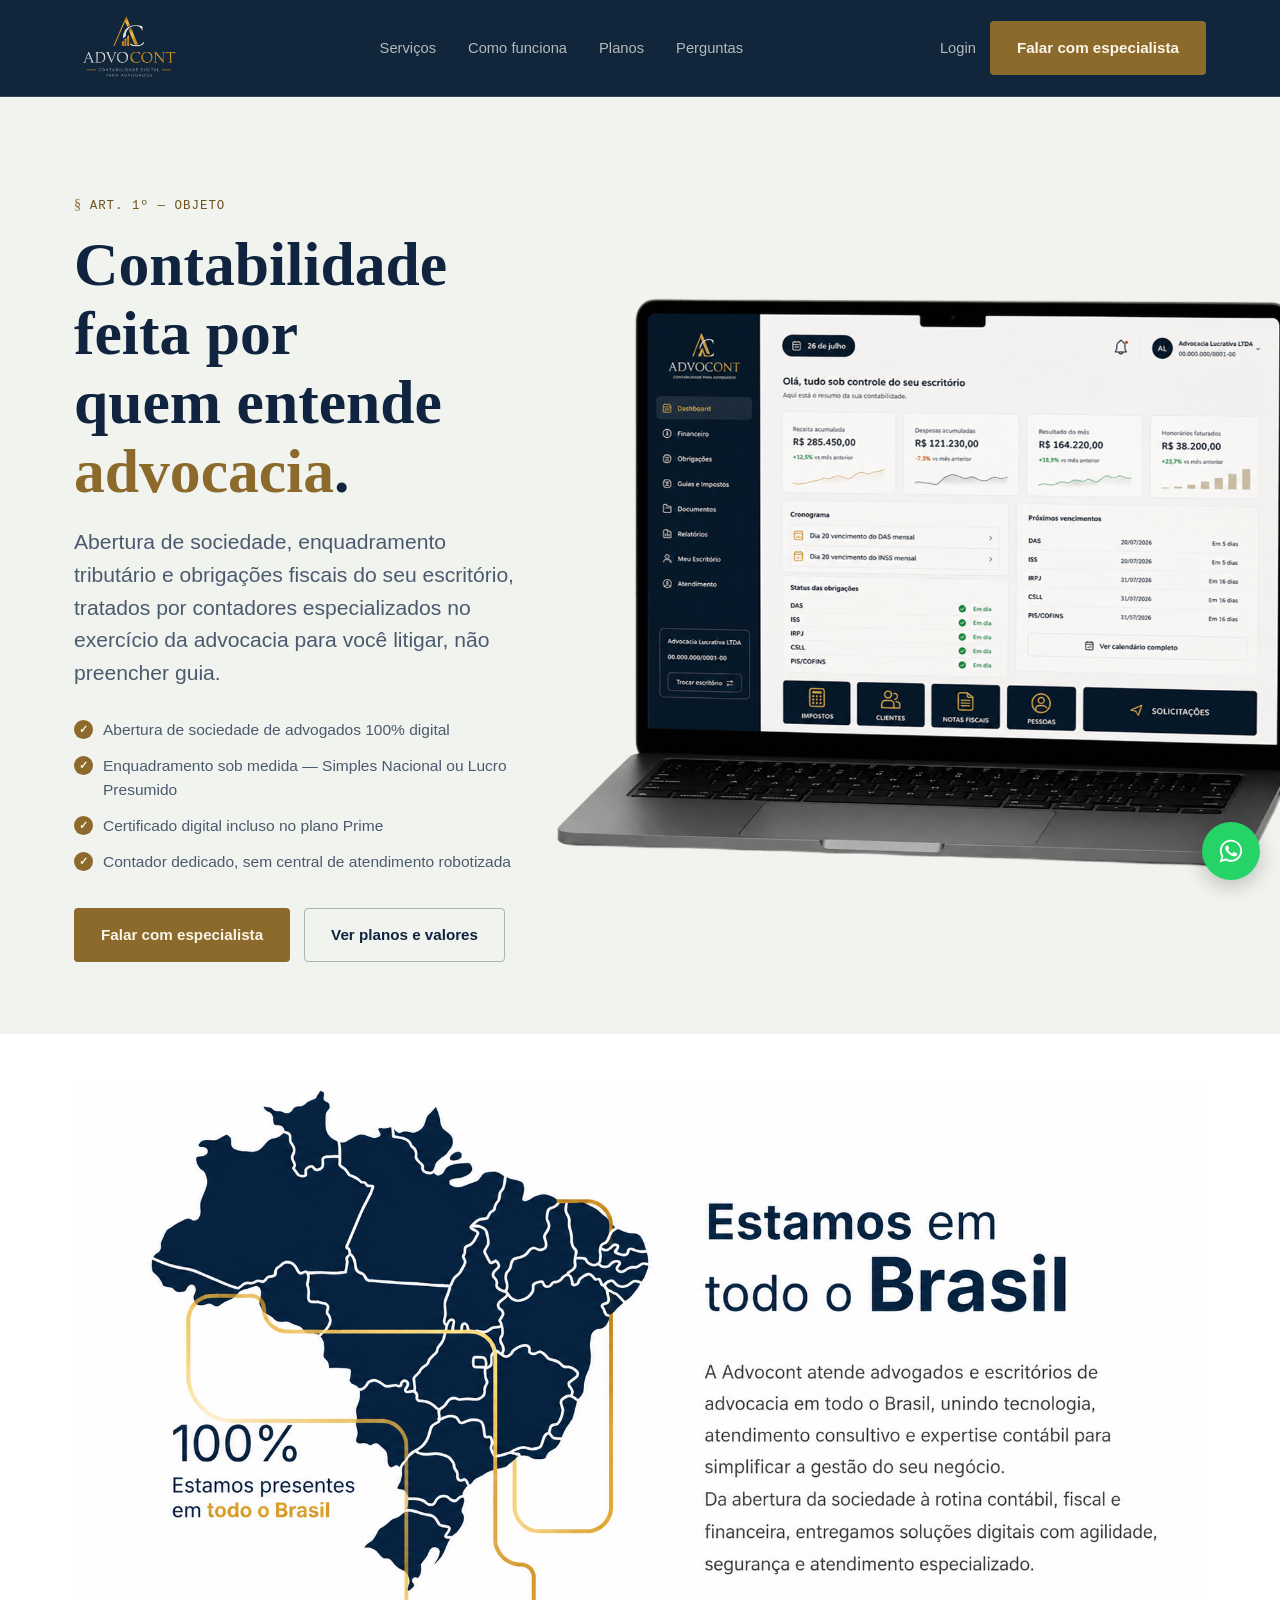
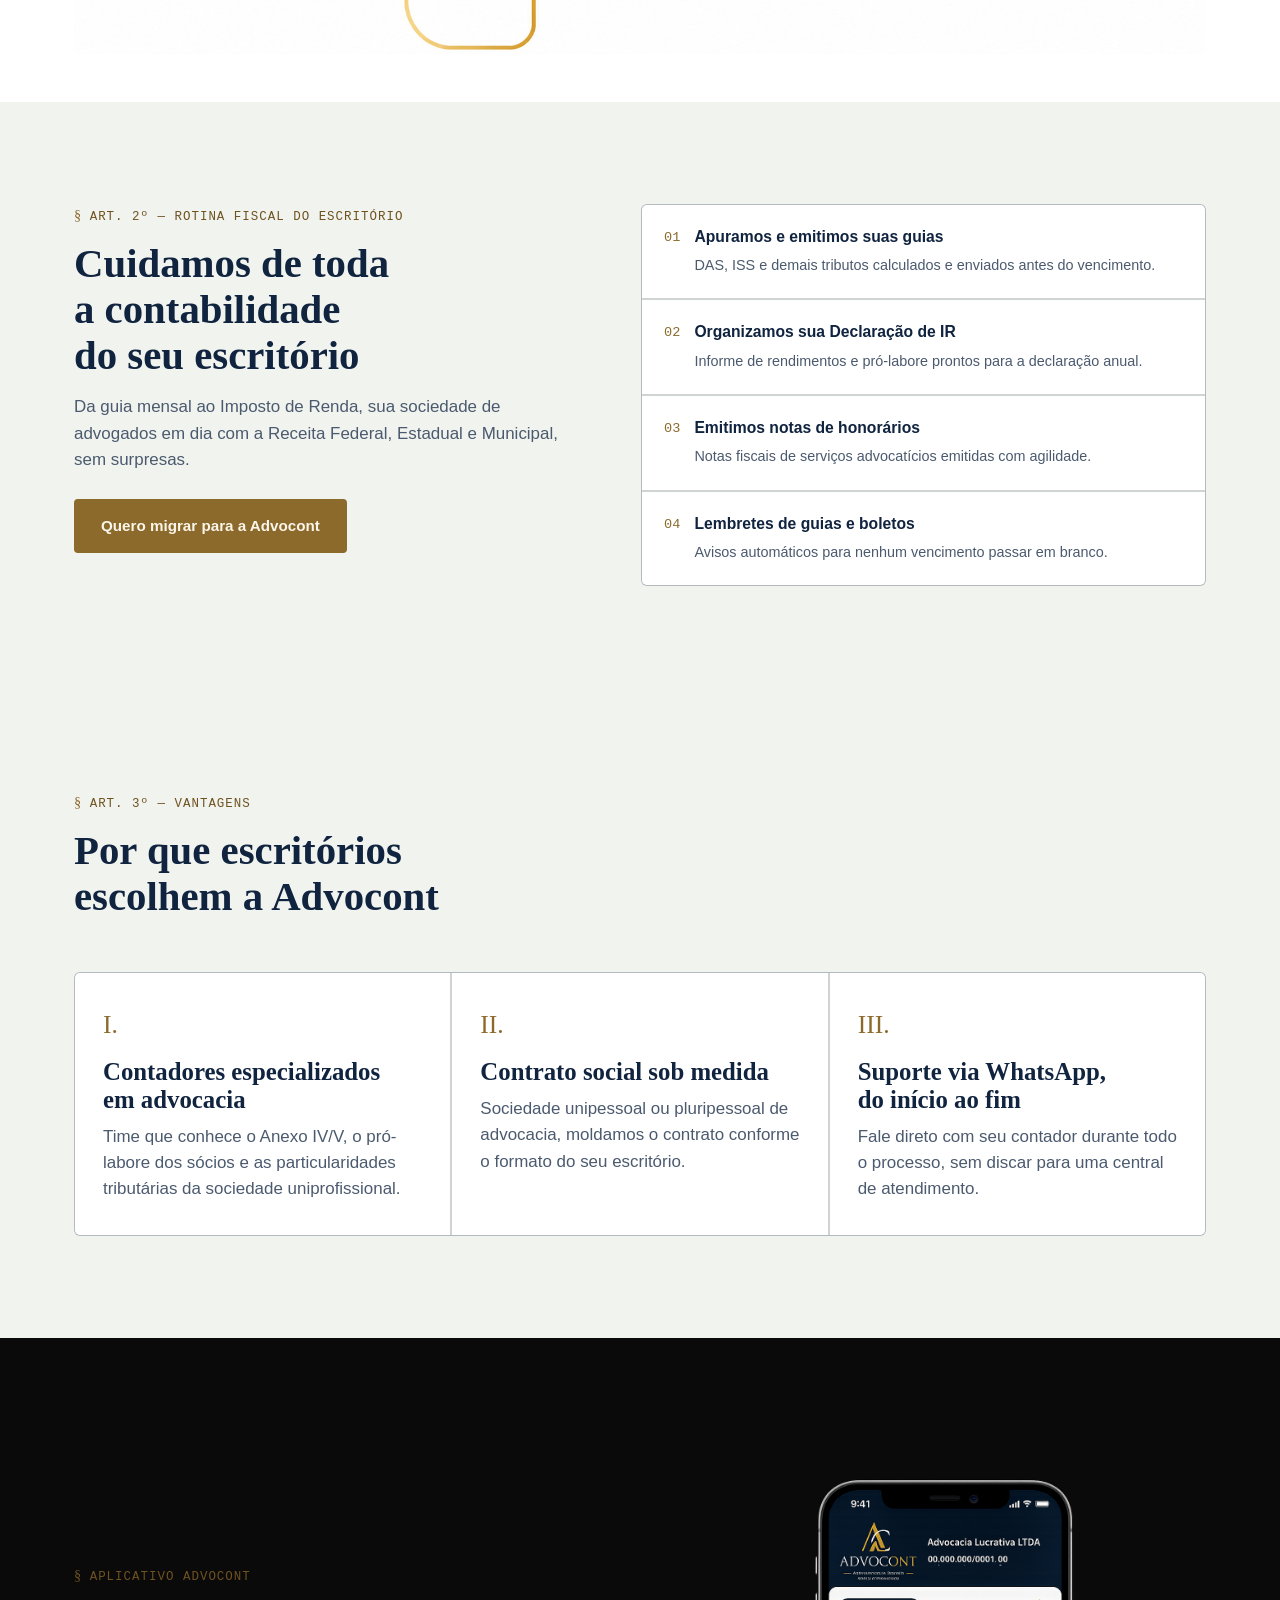
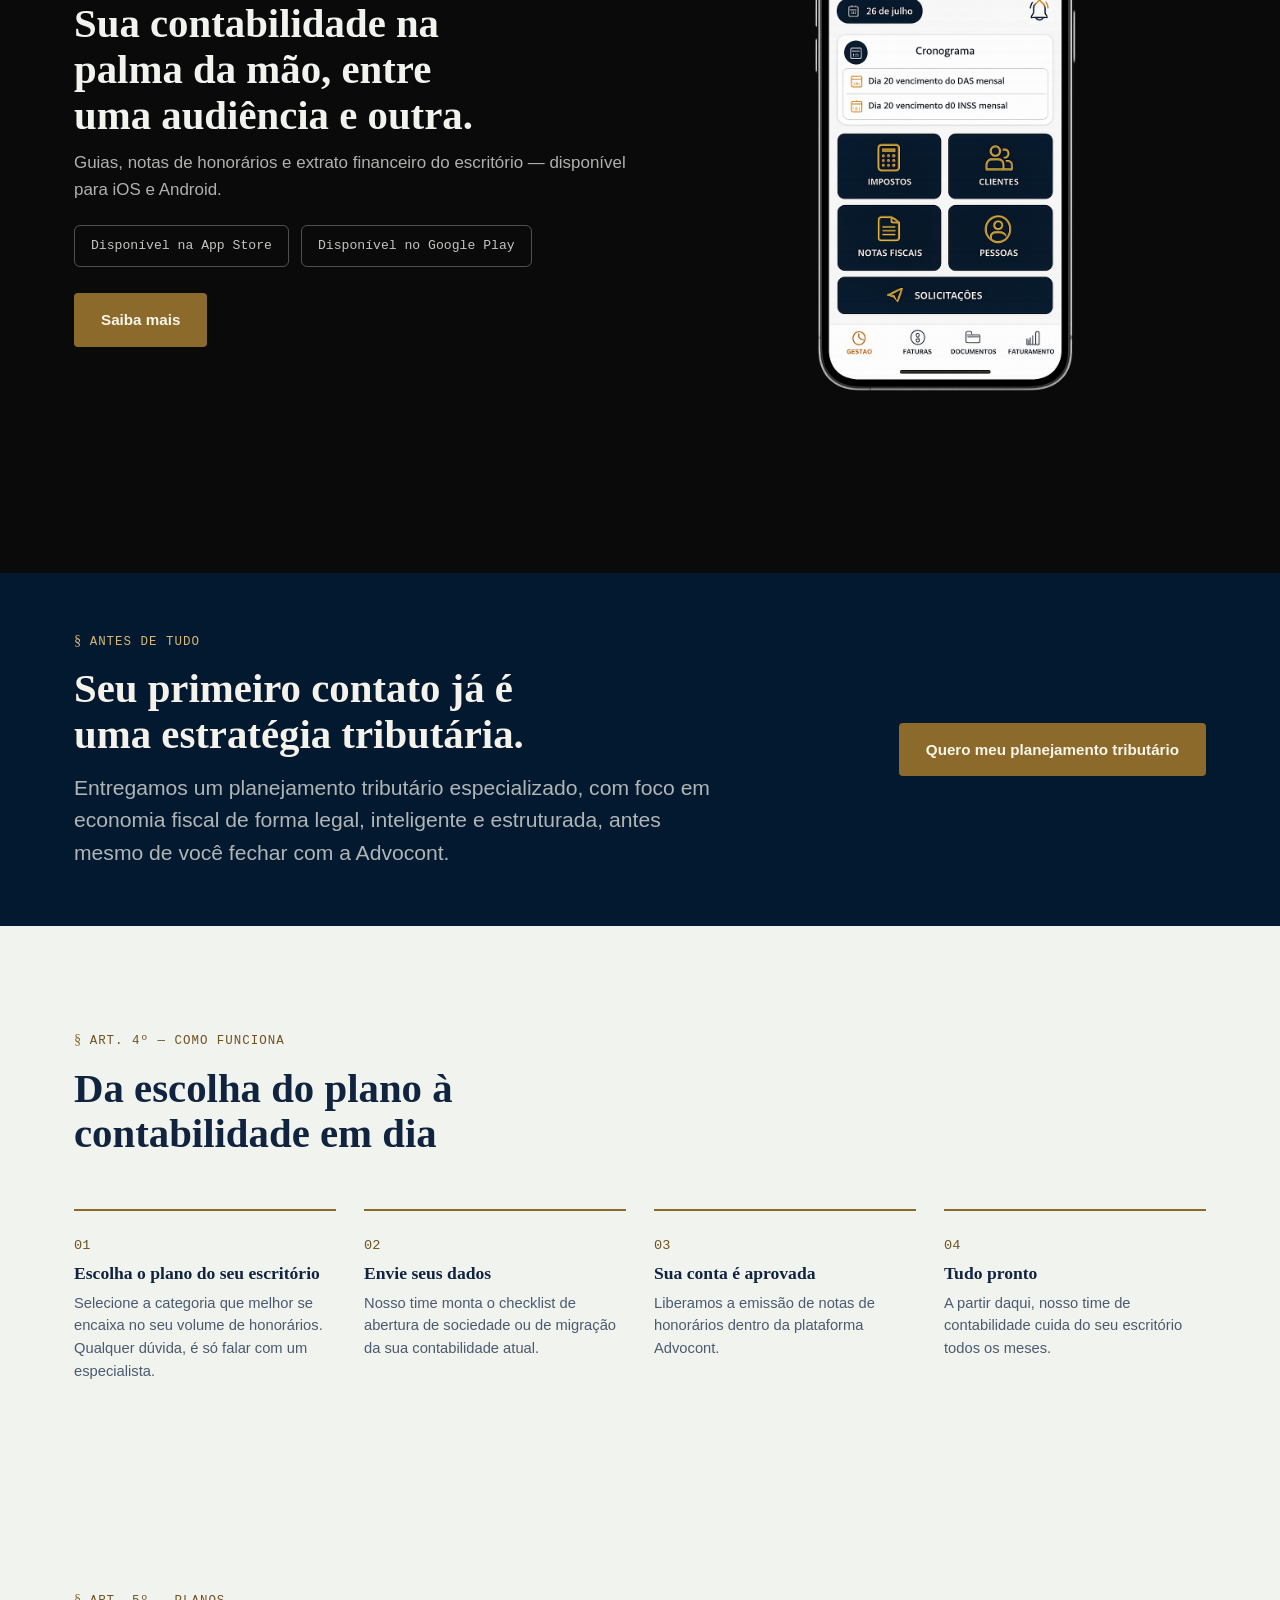
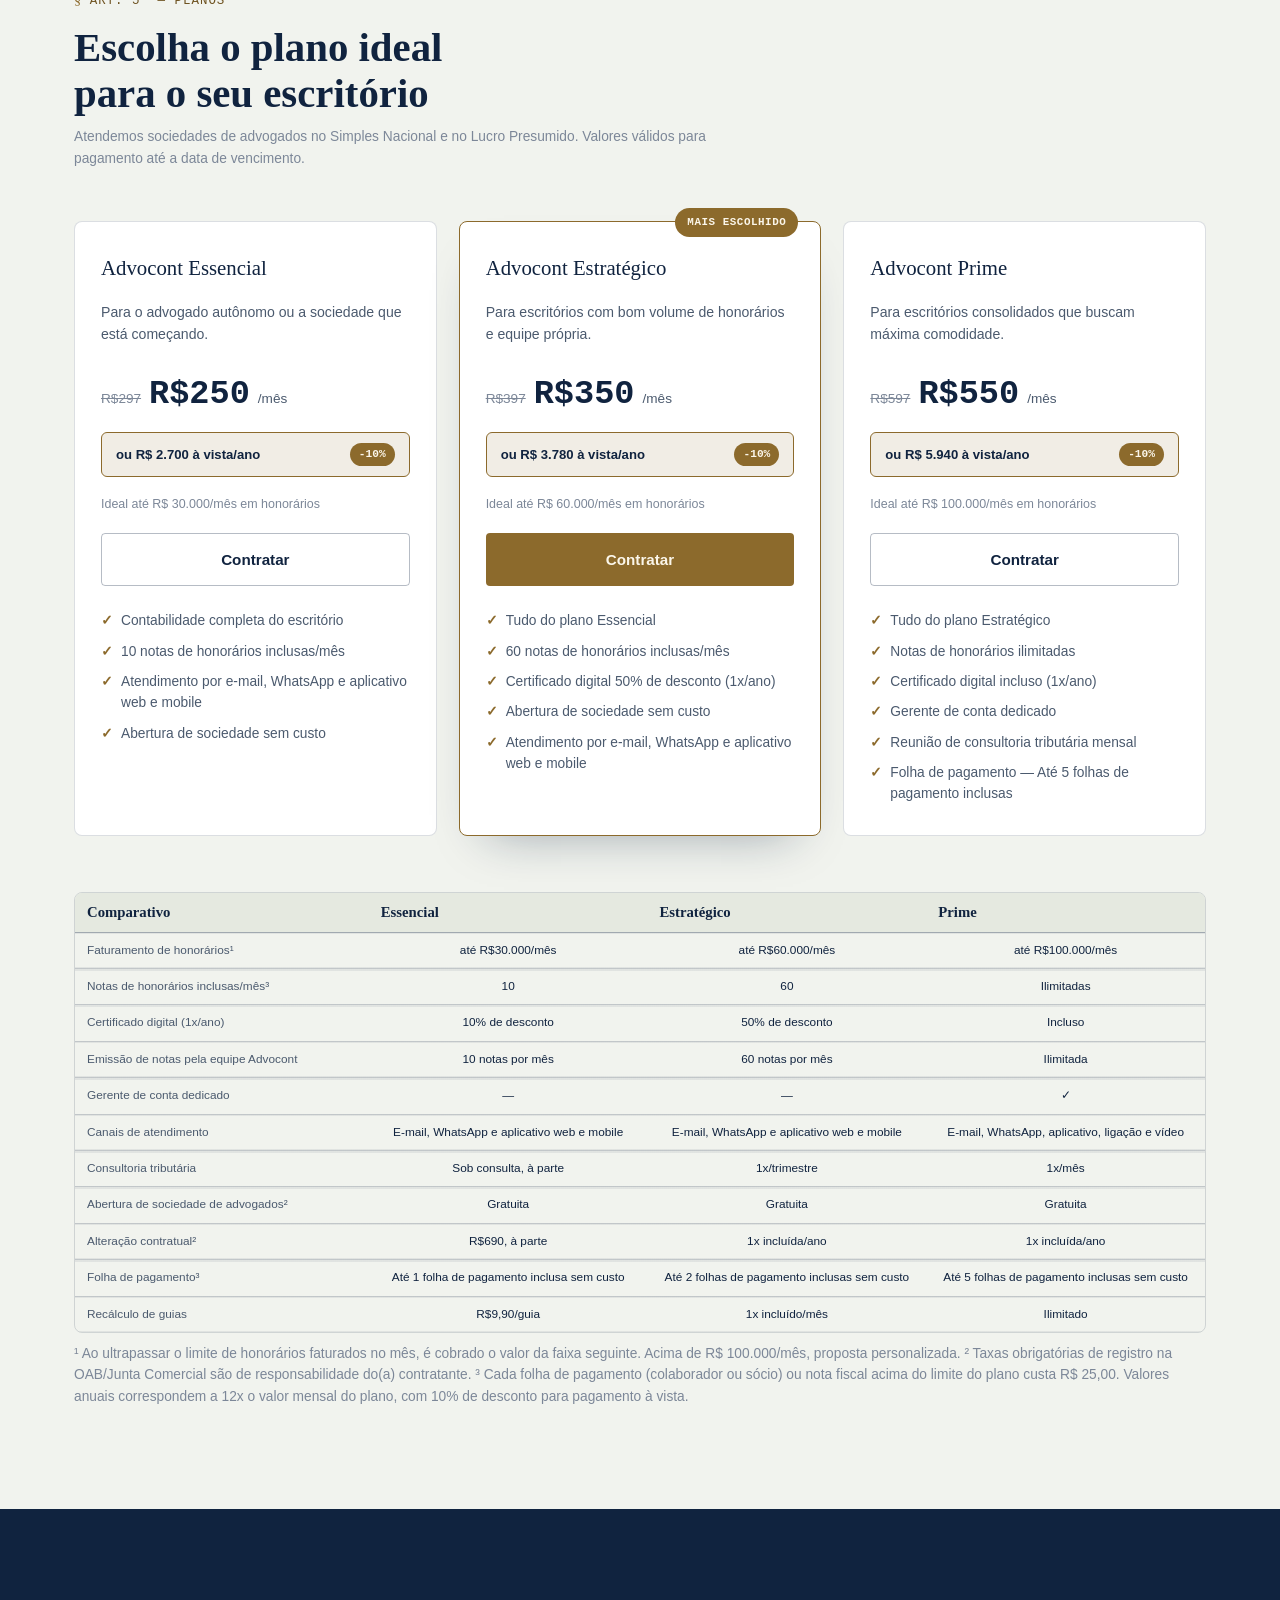
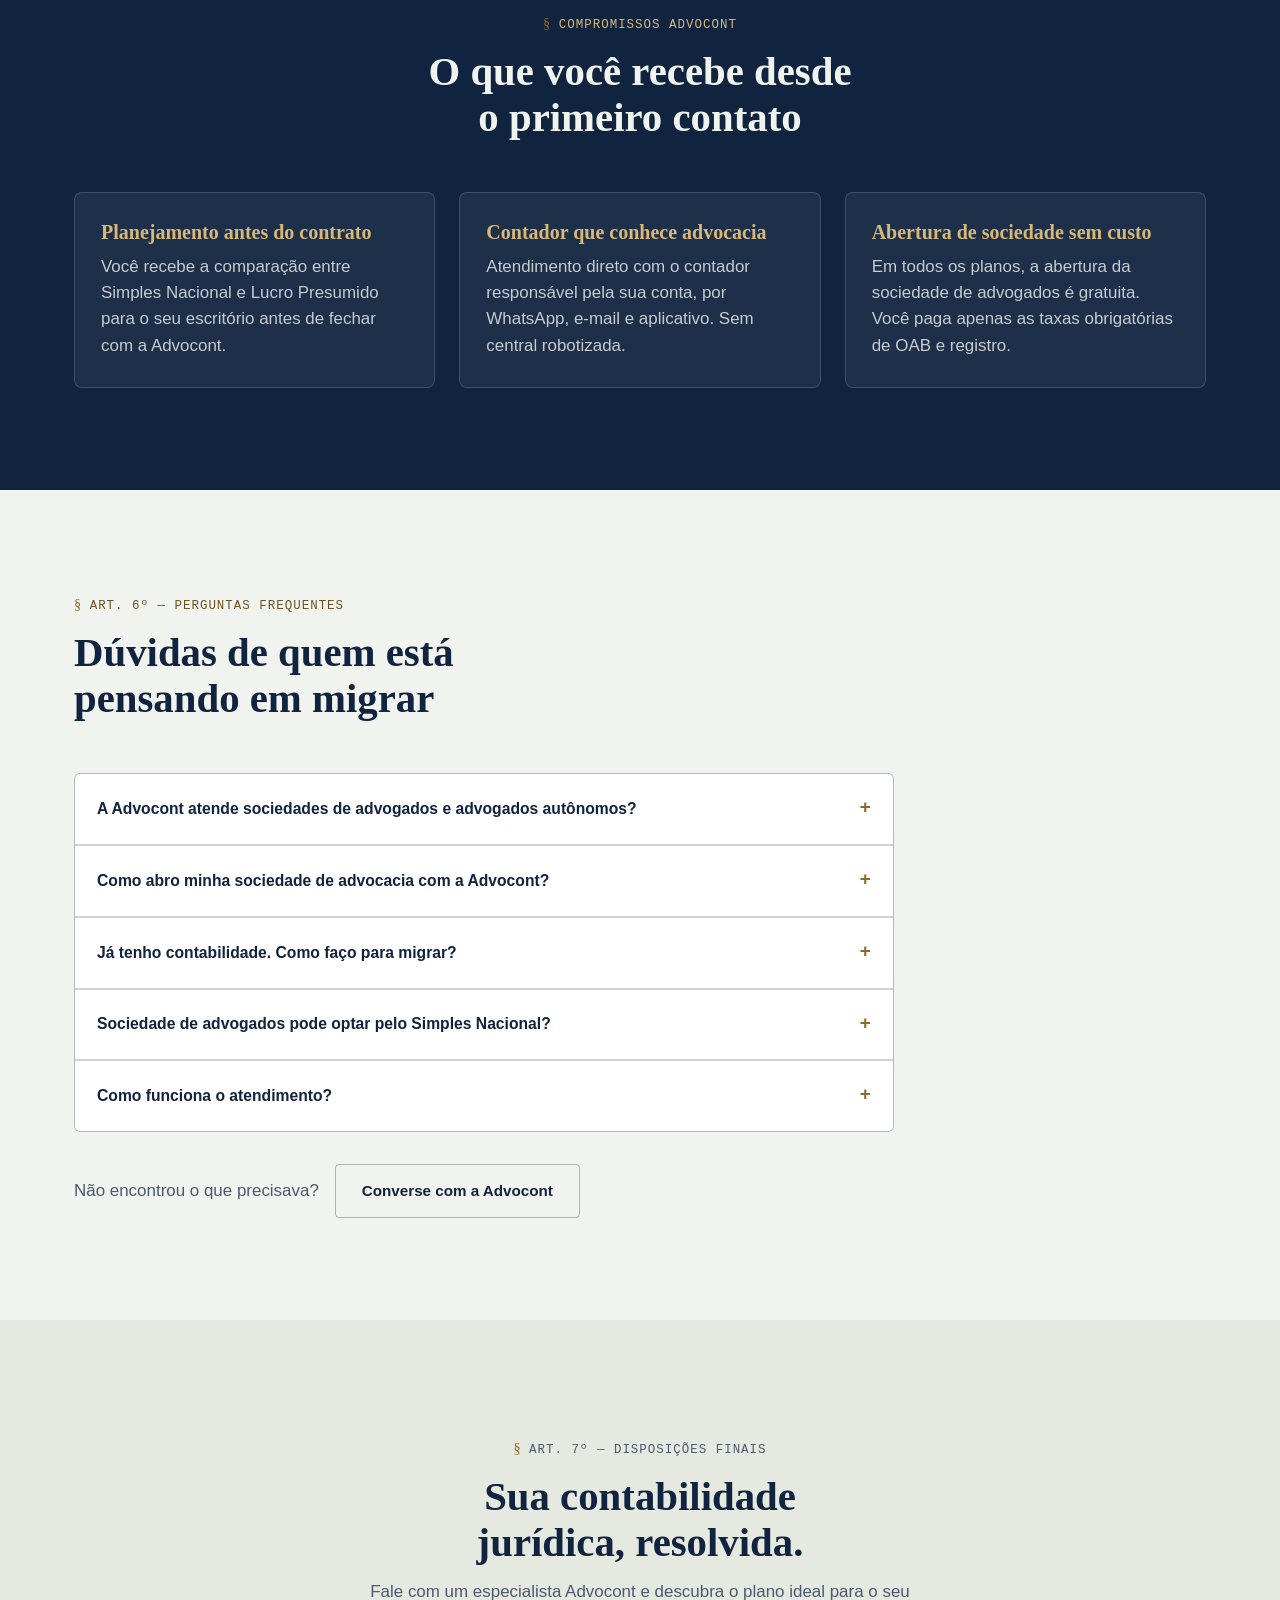
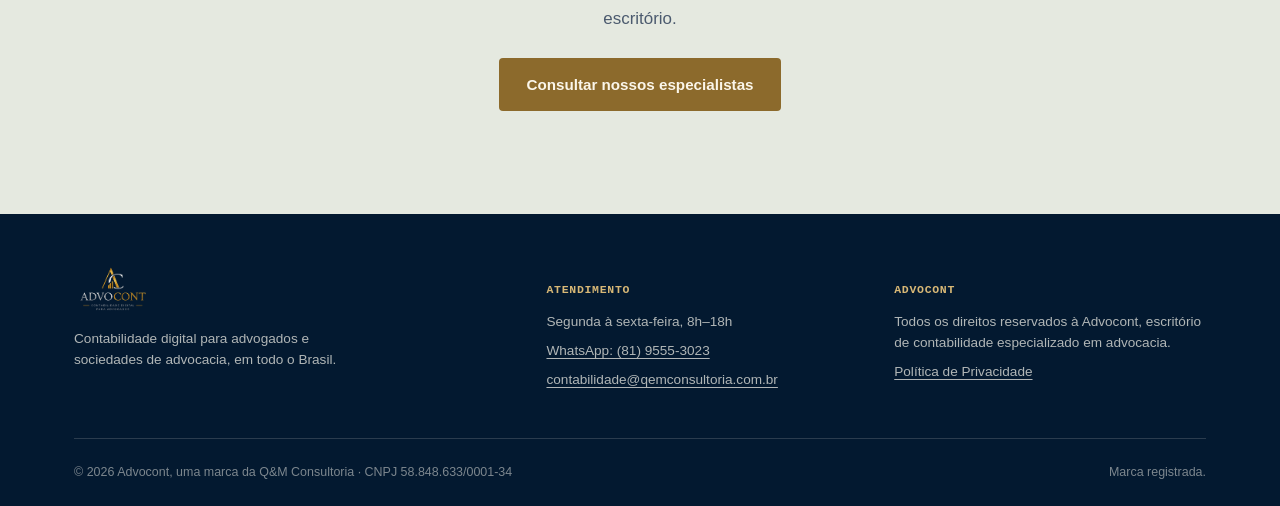
==== commit f933ad78: "Add files via upload" ====
--- a/index.html
+++ b/index.html
@@ -380,7 +380,7 @@
 <ul>
 <li>Segunda à sexta-feira, 8h–18h</li>
 <li><a href="https://wa.me/558195553023?text=Ol%C3%A1%2C%20vim%20pelo%20site%20da%20Advocont%20e%20quero%20falar%20com%20um%20especialista." target="_blank" rel="noopener">WhatsApp: (81) 9555-3023</a></li>
-<li>advocont.2026@gmail.com</li>
+<li><a href="mailto:contabilidade@qemconsultoria.com.br">contabilidade@qemconsultoria.com.br</a></li>
 </ul>
 </div>
 <div class="foot-col">
@@ -392,7 +392,7 @@
 </div>
 </div>
 <div class="foot-bottom">
-<span>© 2026 Advocont Contabilidade. Todos os direitos reservados.</span>
+<span>© 2026 Advocont, uma marca da Q&amp;M Consultoria · CNPJ 58.848.633/0001-34</span>
 <span>Marca registrada.</span>
 </div>
 </div>
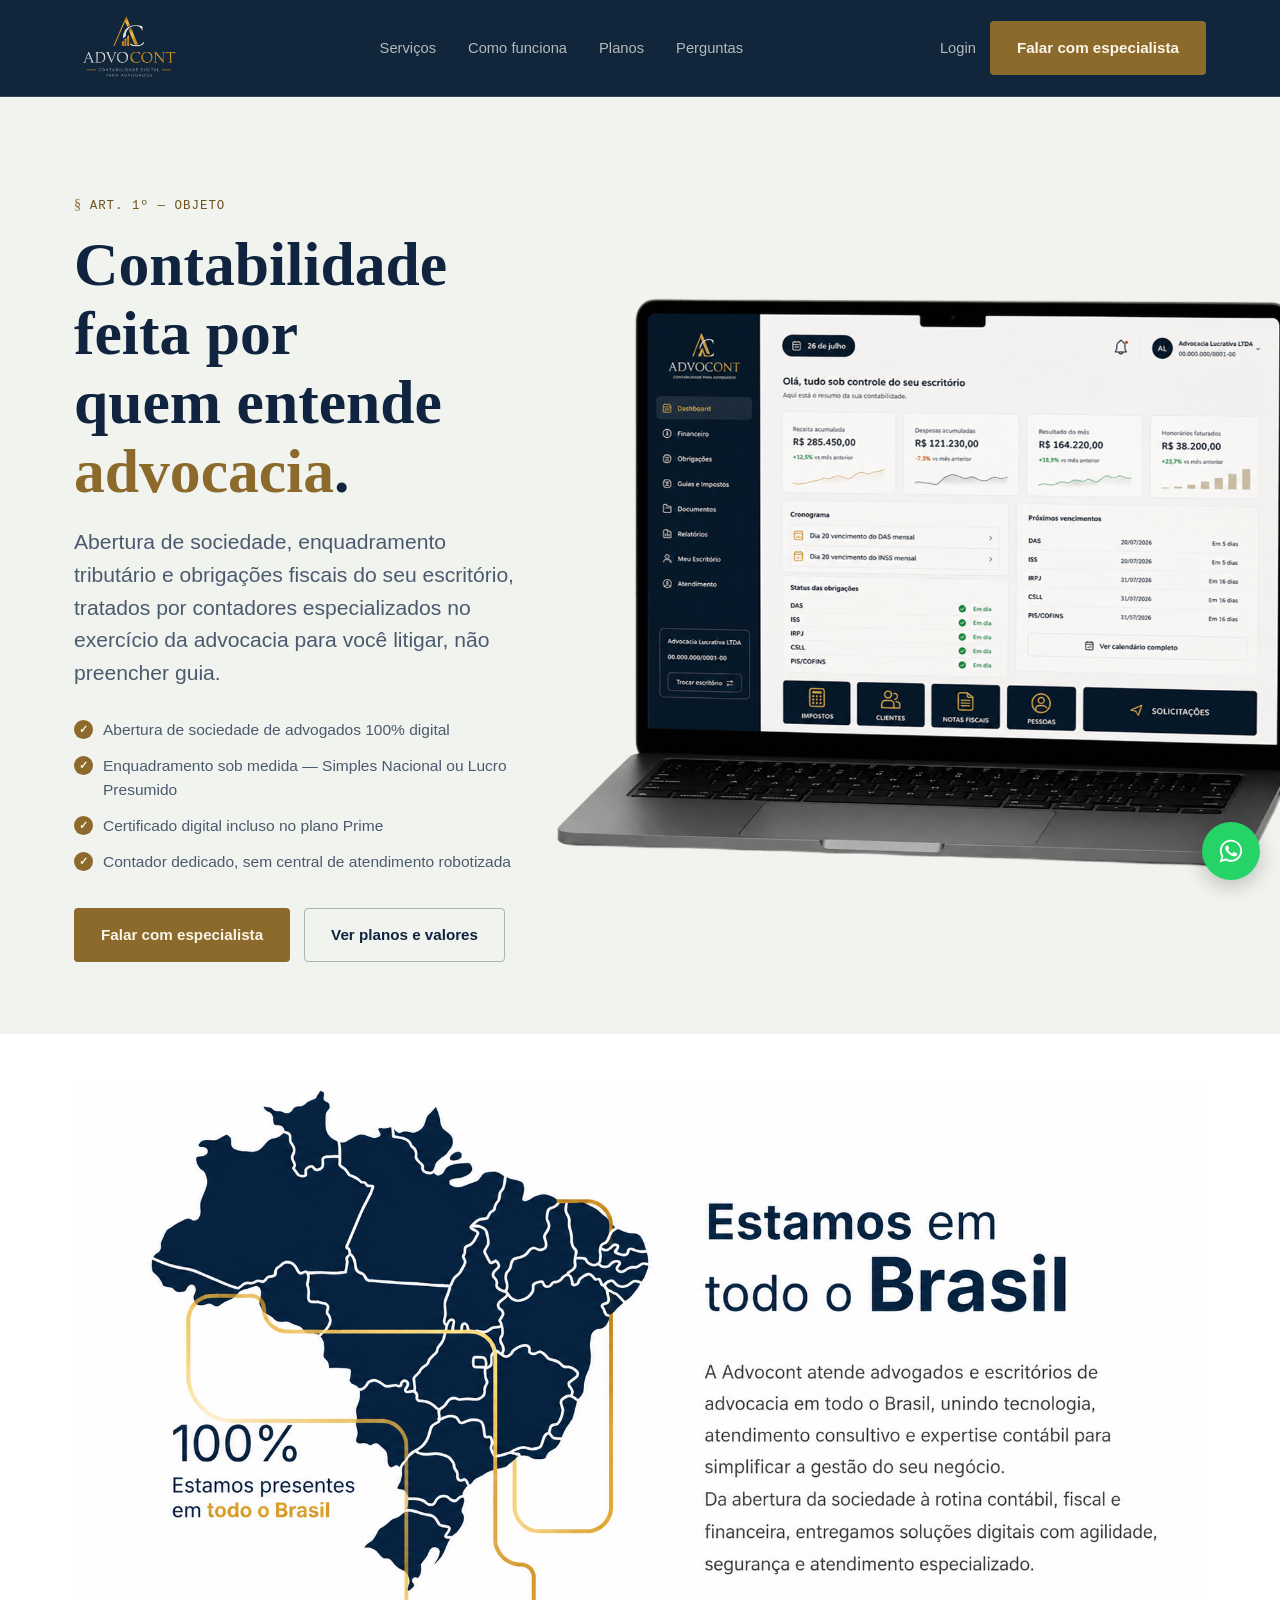
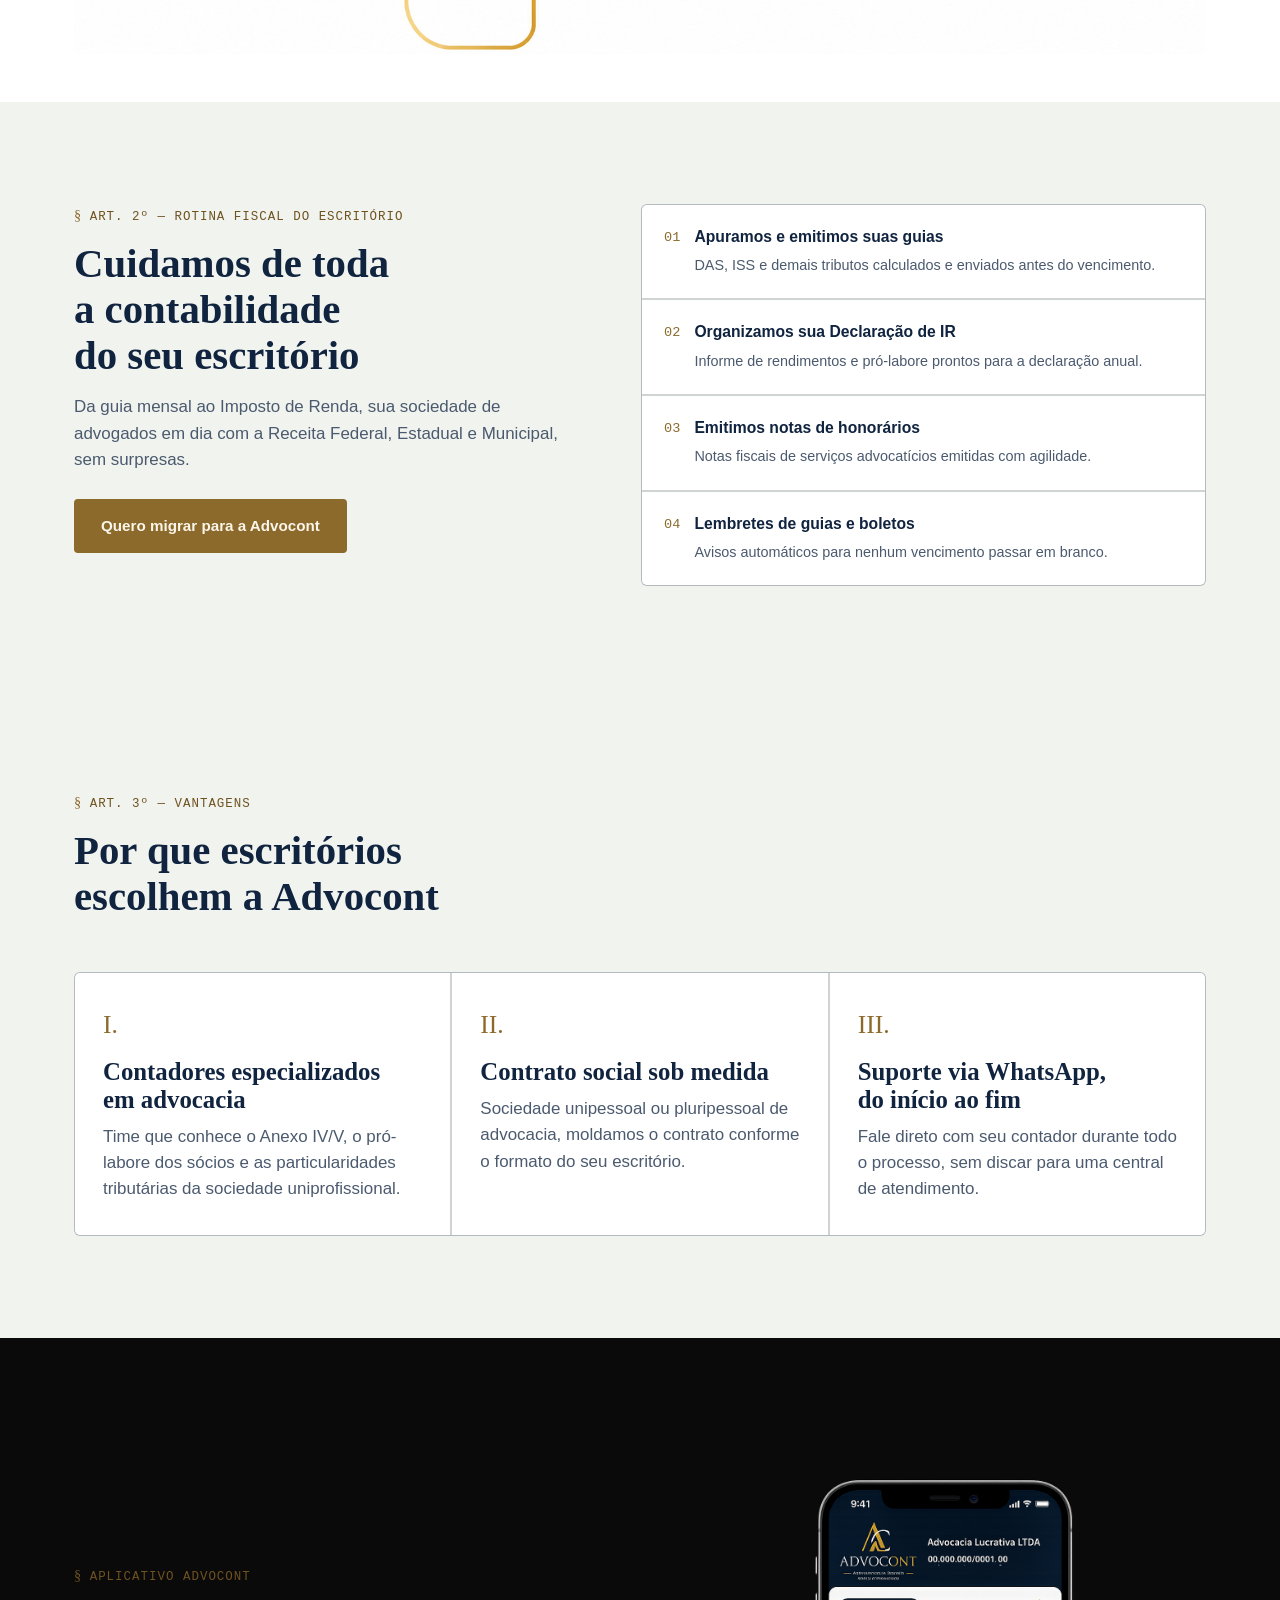
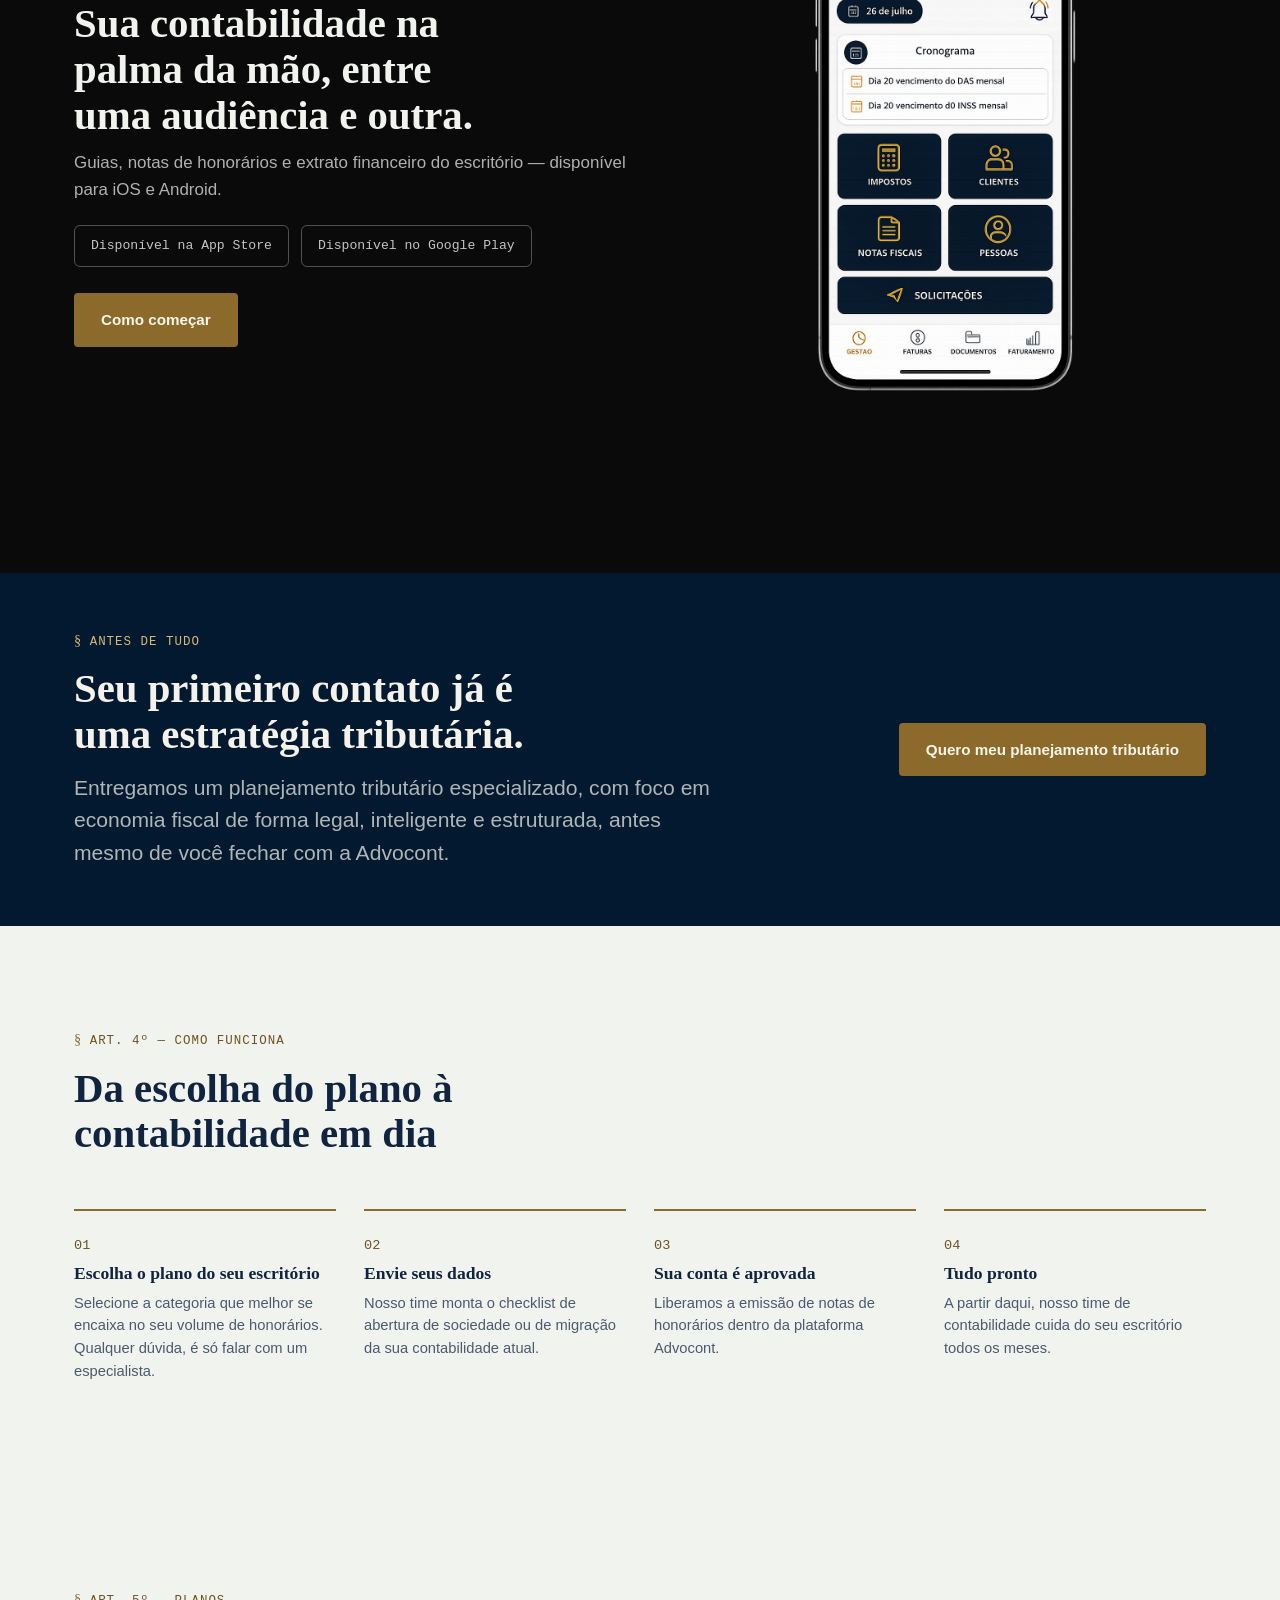
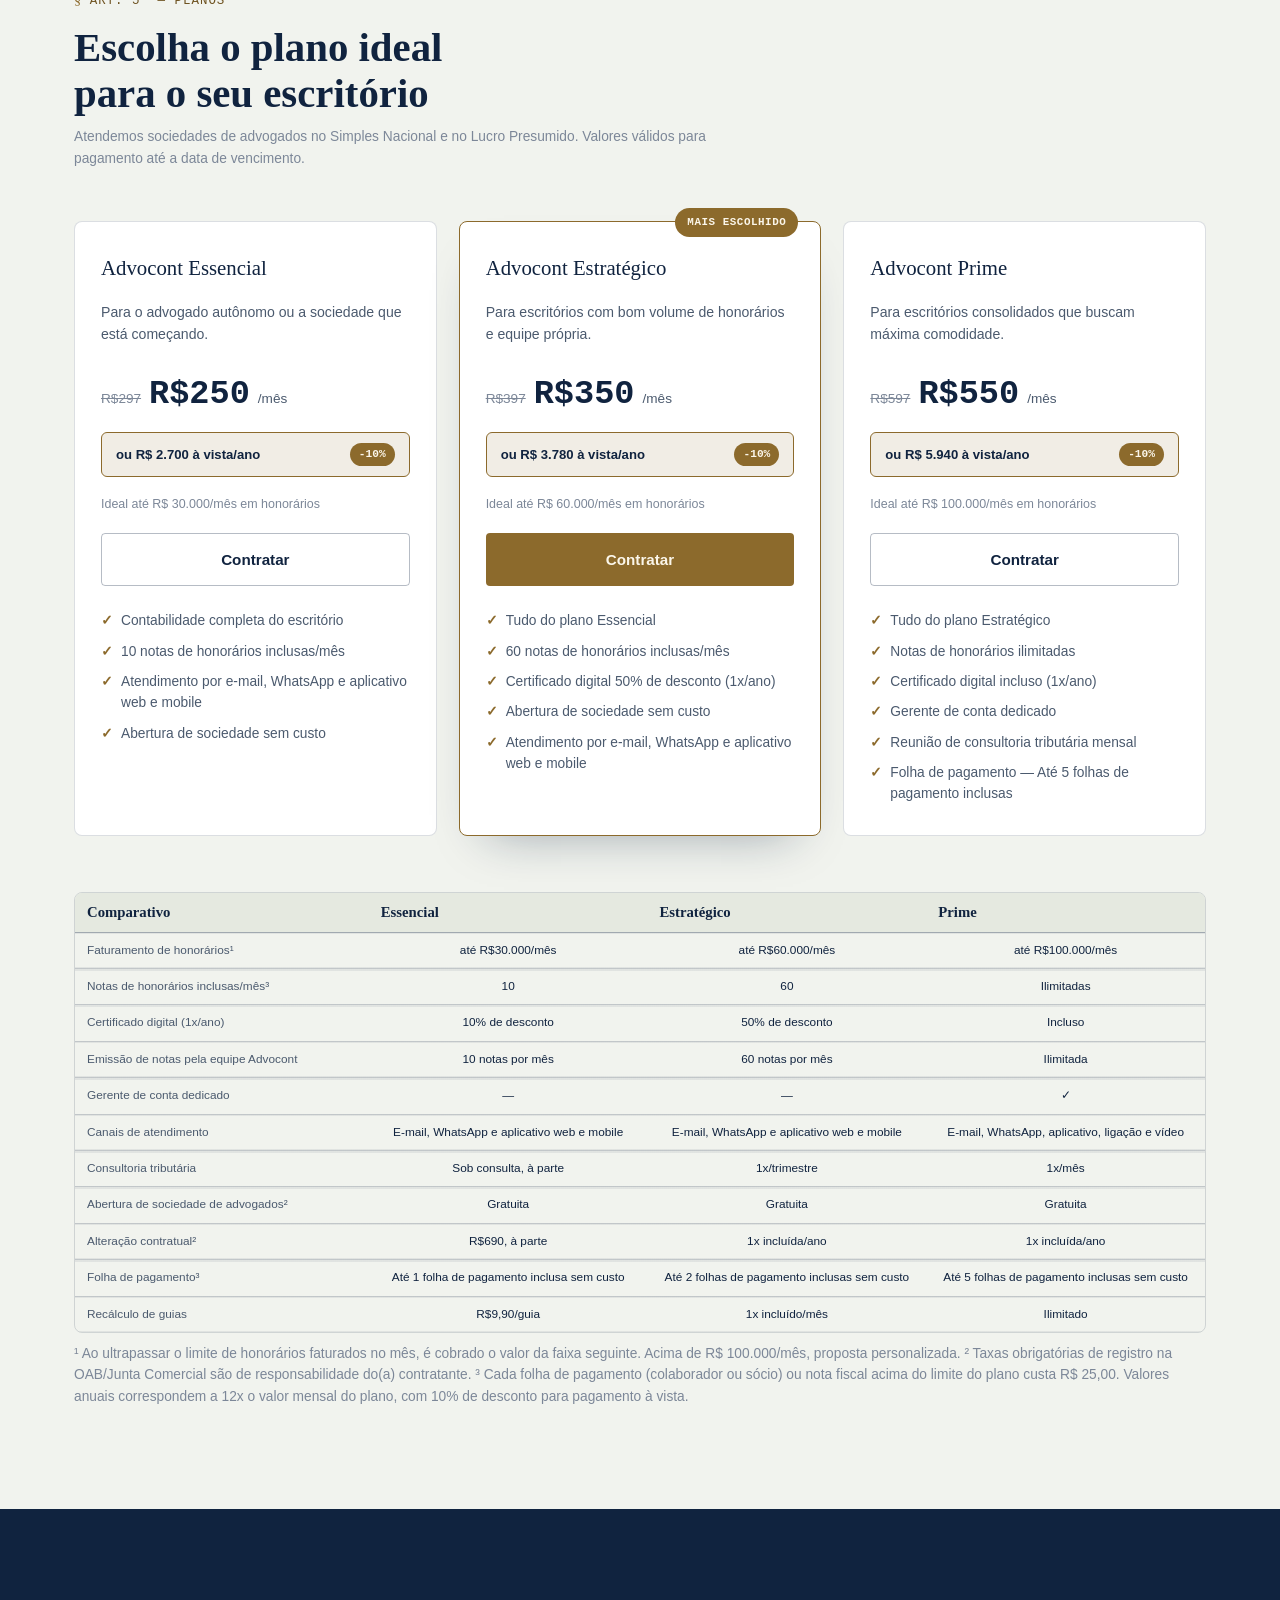
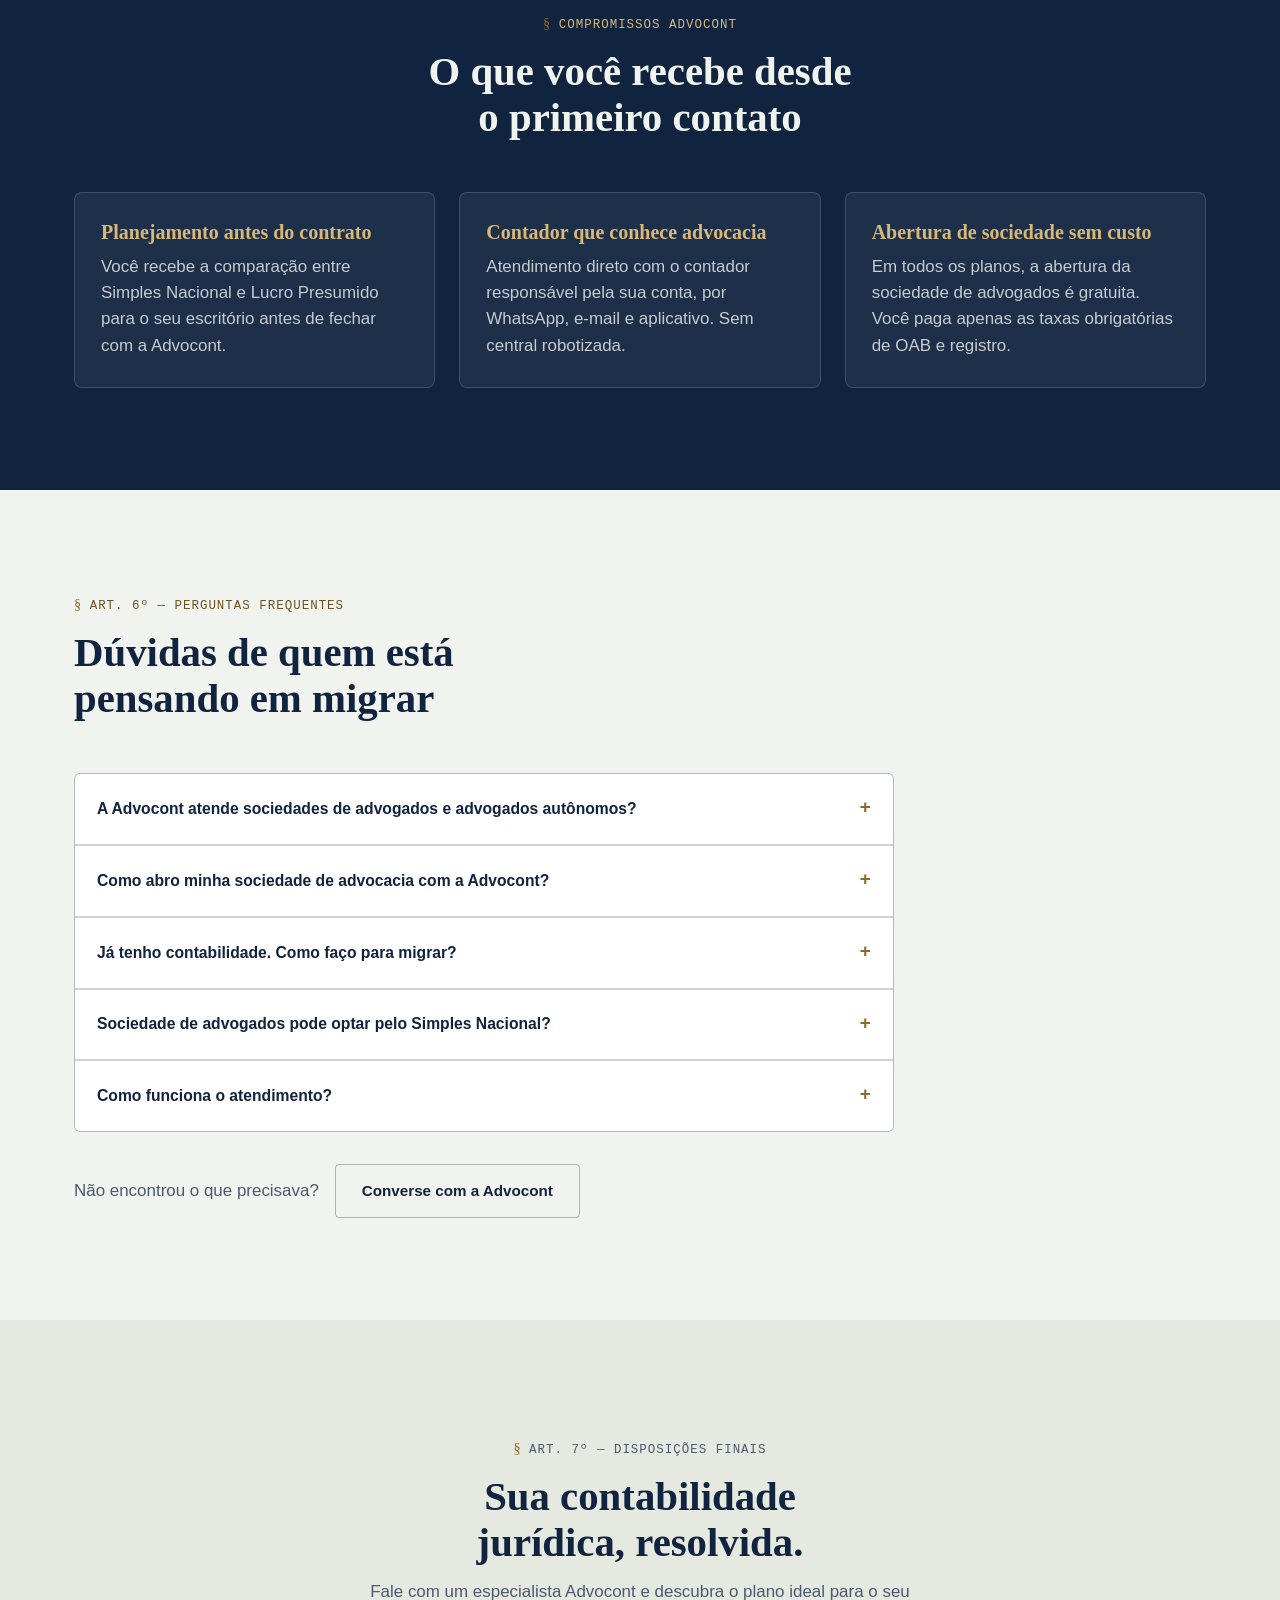
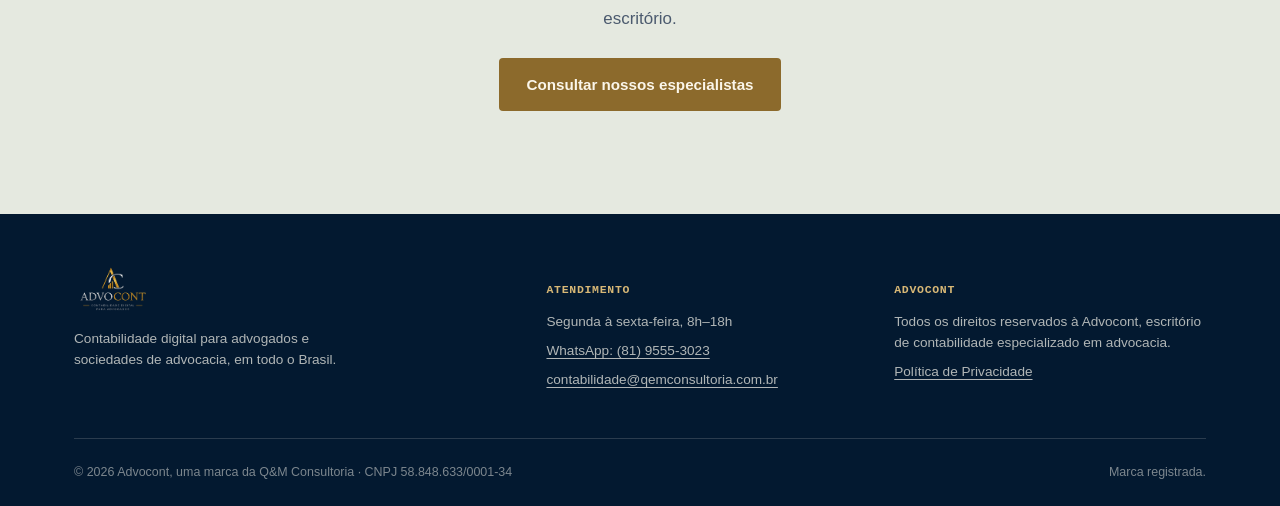
==== commit bfbf87ac: "Add files via upload" ====
--- a/index.html
+++ b/index.html
@@ -21,7 +21,7 @@
 </nav>
 <div class="nav-actions">
 <a class="login-link" href="https://app.advocont.com/login">Login</a>
-<a class="btn btn-gold" href="#planos">Falar com especialista</a>
+<a class="btn btn-gold" href="https://wa.me/558195553023" data-whatsapp="header">Falar com especialista</a>
 </div>
 <input type="checkbox" id="menu-toggle" class="menu-toggle-input" />
 <label for="menu-toggle" class="burger" aria-label="Abrir menu">
@@ -33,7 +33,7 @@
 <a href="#planos">Planos</a>
 <a href="#faq">Perguntas</a>
 <a href="https://app.advocont.com/login">Login</a>
-<a class="btn btn-gold" href="#planos">Falar com especialista</a>
+<a class="btn btn-gold" href="https://wa.me/558195553023" data-whatsapp="header">Falar com especialista</a>
 </nav>
 </div>
 </header>
@@ -53,7 +53,7 @@
 <li><span class="tick">✓</span> Contador dedicado, sem central de atendimento robotizada</li>
 </ul>
 <div class="hero-actions">
-<a class="btn btn-gold" href="#planos">Falar com especialista</a>
+<a class="btn btn-gold" href="https://wa.me/558195553023" data-whatsapp="hero">Falar com especialista</a>
 <a class="btn btn-ghost" href="#planos">Ver planos e valores</a>
 </div>
 </div>
@@ -77,7 +77,7 @@
 <p class="eyebrow">Art. 2º — Rotina fiscal do escritório</p>
 <h2 class="h2" style="font-size:var(--h2);">Cuidamos de toda a contabilidade do seu escritório</h2>
 <p style="margin-top:16px;color:var(--ink-soft);">Da guia mensal ao Imposto de Renda, sua sociedade de advogados em dia com a Receita Federal, Estadual e Municipal, sem surpresas.</p>
-<a class="btn btn-gold" style="margin-top:26px;" href="#planos">Quero migrar para a Advocont</a>
+<a class="btn btn-gold" style="margin-top:26px;" href="formulario.html?caminho=cnpj">Quero migrar para a Advocont</a>
 </div>
 <div class="feature-grid">
 <div class="feature-item">
@@ -138,7 +138,7 @@
 <span class="app-badge">Disponível na App Store</span>
 <span class="app-badge">Disponível no Google Play</span>
 </div>
-<a class="btn btn-gold" style="margin-top:26px;" href="#planos">Saiba mais</a>
+<a class="btn btn-gold" style="margin-top:26px;" href="#como-funciona">Como começar</a>
 </div>
 <div class="app-promo-media">
 <img src="assets/app-advocont.png" alt="Aplicativo Advocont aberto no smartphone, mostrando cronograma de obrigações e atalhos para impostos, clientes, notas fiscais e pessoas" />
@@ -154,7 +154,7 @@
 <h2>Seu primeiro contato já é uma estratégia tributária.</h2>
 <p class="lead">Entregamos um planejamento tributário especializado, com foco em economia fiscal de forma legal, inteligente e estruturada, antes mesmo de você fechar com a Advocont.</p>
 </div>
-<a class="btn btn-gold" href="#planos">Quero meu planejamento tributário</a>
+<a class="btn btn-gold" href="formulario.html?caminho=cnpj">Quero meu planejamento tributário</a>
 </div>
 </section>
 
@@ -212,7 +212,7 @@
 <span class="plan-annual-save">-10%</span>
 </div>
 <p class="plan-fine">Ideal até R$ 30.000/mês em honorários</p>
-<a class="btn btn-ghost btn-block" href="contratacao.html?plano=essencial">Contratar</a>
+<a class="btn btn-ghost btn-block" href="formulario.html?plano=essencial">Contratar</a>
 <ul class="plan-features">
 <li><span class="tick">✓</span> Contabilidade completa do escritório</li>
 <li><span class="tick">✓</span> 10 notas de honorários inclusas/mês</li>
@@ -234,7 +234,7 @@
 <span class="plan-annual-save">-10%</span>
 </div>
 <p class="plan-fine">Ideal até R$ 60.000/mês em honorários</p>
-<a class="btn btn-gold btn-block" href="contratacao.html?plano=estrategico">Contratar</a>
+<a class="btn btn-gold btn-block" href="formulario.html?plano=estrategico">Contratar</a>
 <ul class="plan-features">
 <li><span class="tick">✓</span> Tudo do plano Essencial</li>
 <li><span class="tick">✓</span> 60 notas de honorários inclusas/mês</li>
@@ -256,7 +256,7 @@
 <span class="plan-annual-save">-10%</span>
 </div>
 <p class="plan-fine">Ideal até R$ 100.000/mês em honorários</p>
-<a class="btn btn-ghost btn-block" href="contratacao.html?plano=prime">Contratar</a>
+<a class="btn btn-ghost btn-block" href="formulario.html?plano=prime">Contratar</a>
 <ul class="plan-features">
 <li><span class="tick">✓</span> Tudo do plano Estratégico</li>
 <li><span class="tick">✓</span> Notas de honorários ilimitadas</li>
@@ -351,7 +351,7 @@
 </div>
 <div class="faq-cta">
 <p>Não encontrou o que precisava?</p>
-<a class="btn btn-ghost" href="#topo">Converse com a Advocont</a>
+<a class="btn btn-ghost" href="https://wa.me/558195553023" data-whatsapp="faq">Converse com a Advocont</a>
 </div>
 </div>
 </section>
@@ -362,7 +362,7 @@
 <p class="eyebrow" style="justify-content:center;">Art. 7º — Disposições finais</p>
 <h2>Sua contabilidade jurídica, resolvida.</h2>
 <p>Fale com um especialista Advocont e descubra o plano ideal para o seu escritório.</p>
-<a class="btn btn-gold" href="#planos">Consultar nossos especialistas</a>
+<a class="btn btn-gold" href="https://wa.me/558195553023" data-whatsapp="cta_final">Consultar nossos especialistas</a>
 </div>
 </section>
 
@@ -379,7 +379,7 @@
 <h4>Atendimento</h4>
 <ul>
 <li>Segunda à sexta-feira, 8h–18h</li>
-<li><a href="https://wa.me/558195553023?text=Ol%C3%A1%2C%20vim%20pelo%20site%20da%20Advocont%20e%20quero%20falar%20com%20um%20especialista." target="_blank" rel="noopener">WhatsApp: (81) 9555-3023</a></li>
+<li><a href="https://wa.me/558195553023" data-whatsapp="rodape">WhatsApp: (81) 9555-3023</a></li>
 <li><a href="mailto:contabilidade@qemconsultoria.com.br">contabilidade@qemconsultoria.com.br</a></li>
 </ul>
 </div>
@@ -432,7 +432,7 @@
 </div>
 
 
-<a class="wa-float" href="https://wa.me/558195553023?text=Ol%C3%A1%2C%20vim%20pelo%20site%20da%20Advocont%20e%20quero%20falar%20com%20um%20especialista." target="_blank" rel="noopener" aria-label="Falar com a Advocont no WhatsApp">
+<a class="wa-float" href="https://wa.me/558195553023" data-whatsapp="botao_flutuante" target="_blank" rel="noopener" aria-label="Falar com a Advocont no WhatsApp">
 <svg viewBox="0 0 32 32" width="28" height="28" aria-hidden="true"><path fill="currentColor" d="M16 3C9 3 3.3 8.6 3.3 15.6c0 2.4.7 4.7 1.9 6.7L3 29l6.9-2.2c1.9 1 4 1.6 6.1 1.6 7 0 12.7-5.6 12.7-12.6S23 3 16 3zm0 23.1c-1.9 0-3.8-.5-5.4-1.5l-.4-.2-4.1 1.3 1.3-4-.3-.4c-1.1-1.7-1.7-3.6-1.7-5.6C5.4 9.8 10.1 5.1 16 5.1s10.6 4.7 10.6 10.5S21.9 26.1 16 26.1zm5.8-7.9c-.3-.2-1.9-.9-2.2-1-.3-.1-.5-.2-.7.2-.2.3-.8 1-1 1.2-.2.2-.4.2-.7.1-.3-.2-1.3-.5-2.5-1.6-.9-.8-1.5-1.8-1.7-2.1-.2-.3 0-.5.1-.6l.5-.6c.2-.2.2-.3.3-.6.1-.2 0-.4 0-.6l-1-2.4c-.3-.6-.5-.5-.7-.5h-.6c-.2 0-.6.1-.9.4-.3.3-1.2 1.1-1.2 2.8s1.2 3.2 1.4 3.4c.2.2 2.4 3.6 5.8 5 .8.3 1.4.5 1.9.7.8.3 1.5.2 2.1.1.6-.1 1.9-.8 2.2-1.5.3-.7.3-1.4.2-1.5-.1-.2-.3-.3-.6-.4z"/></svg>
 </a>
 <script src="site.js"></script>
--- a/styles.css
+++ b/styles.css
@@ -528,3 +528,8 @@
 .intro-card.privacy{text-align:left;max-width:820px;}
 .intro-card.privacy h2{font-size:1.25rem;margin:28px 0 8px;}
 .intro-card.privacy ul{padding-left:20px;display:grid;gap:6px;list-style:disc;}
+
+/* ---------- Seletor do WhatsApp ---------- */
+.wa-chooser .choice-group{margin-top:20px;}
+.wa-chooser .choice-btn{text-align:left;cursor:pointer;}
+.wa-chooser .choice-btn:focus-visible{outline:2px solid var(--gold);outline-offset:2px;}
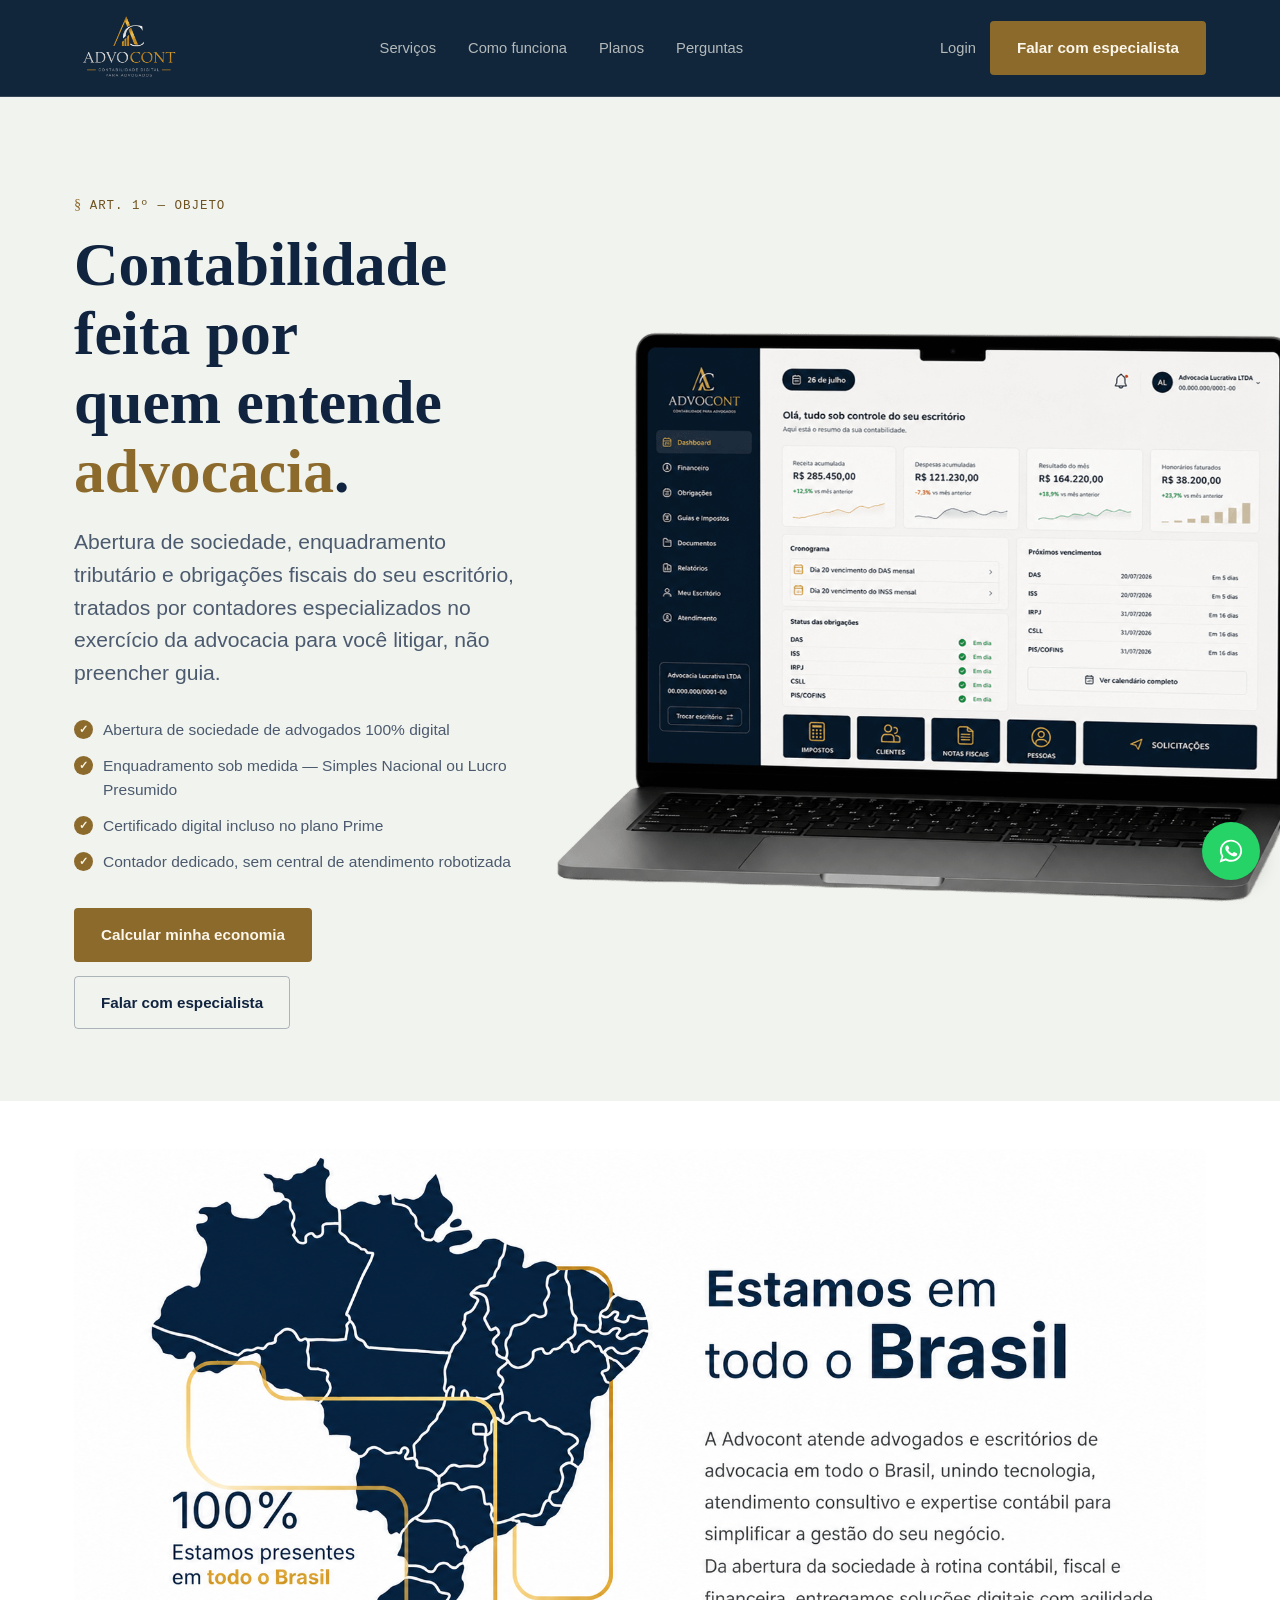
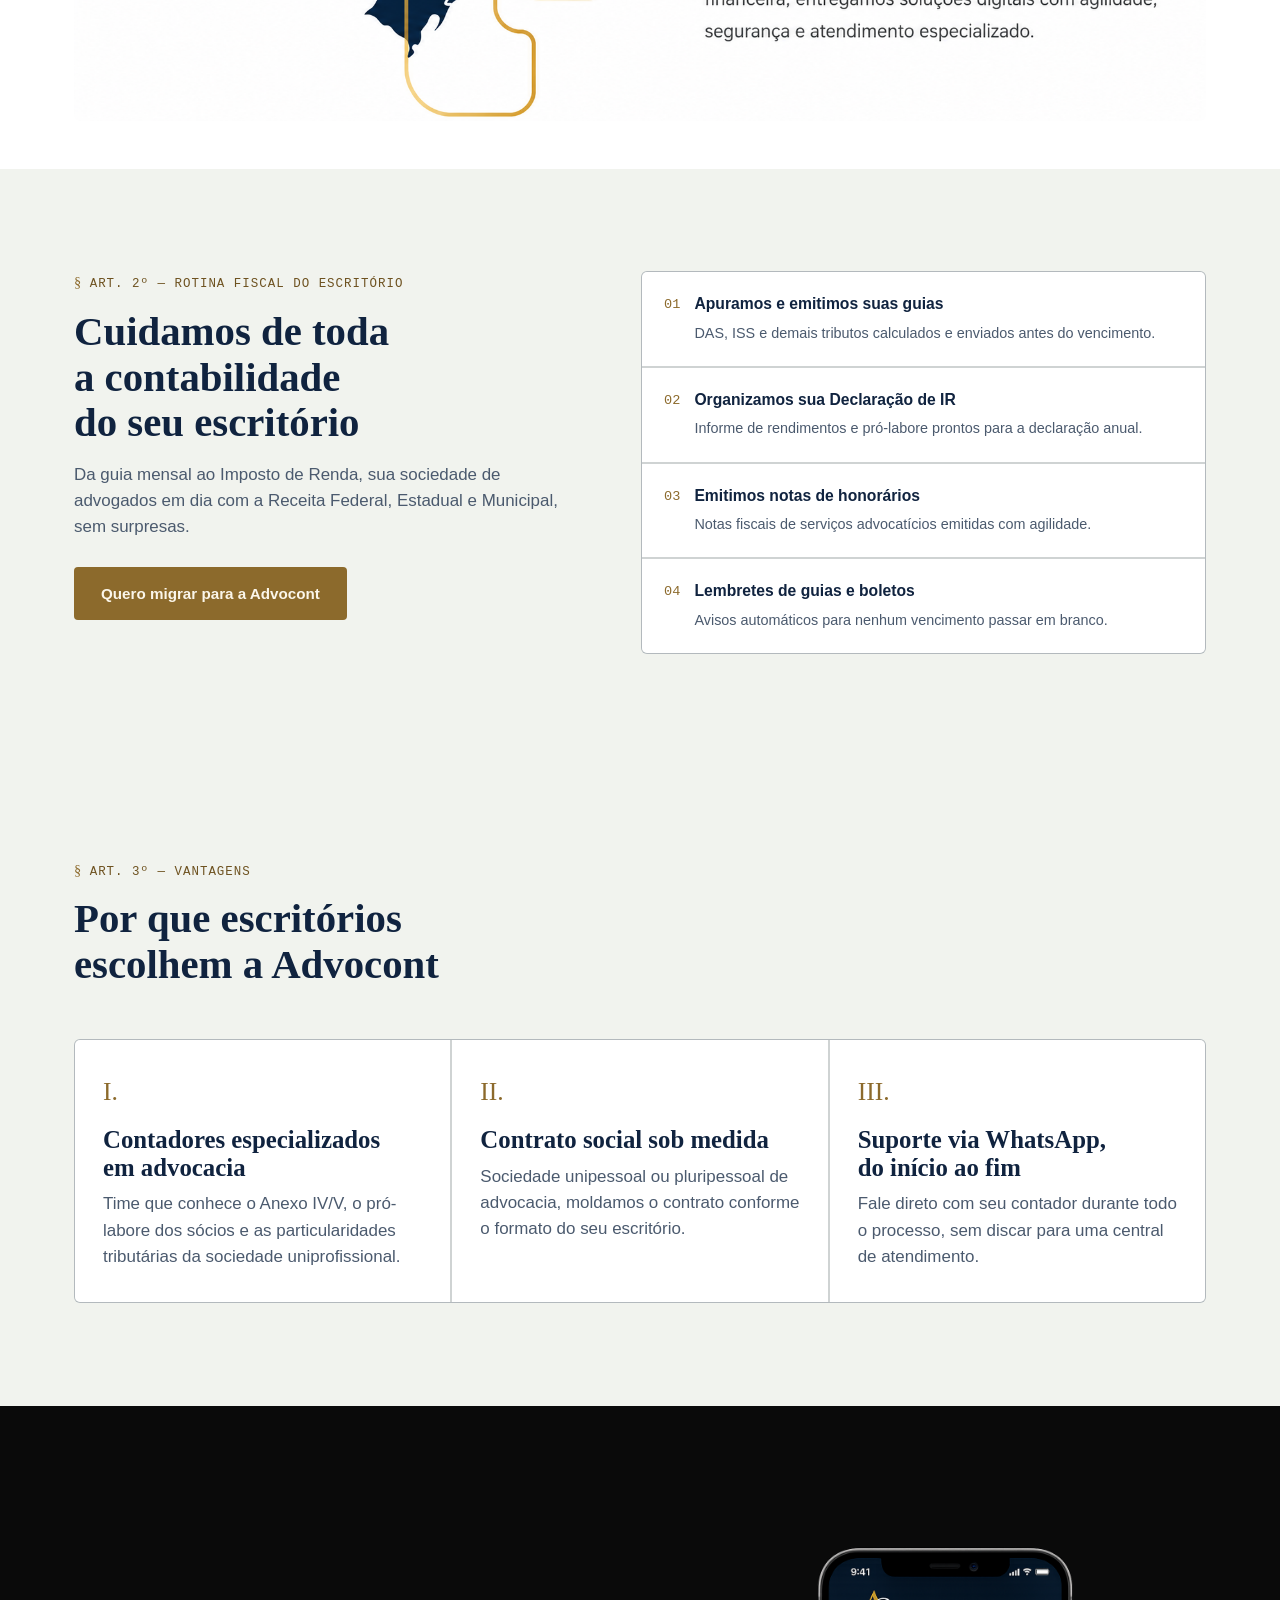
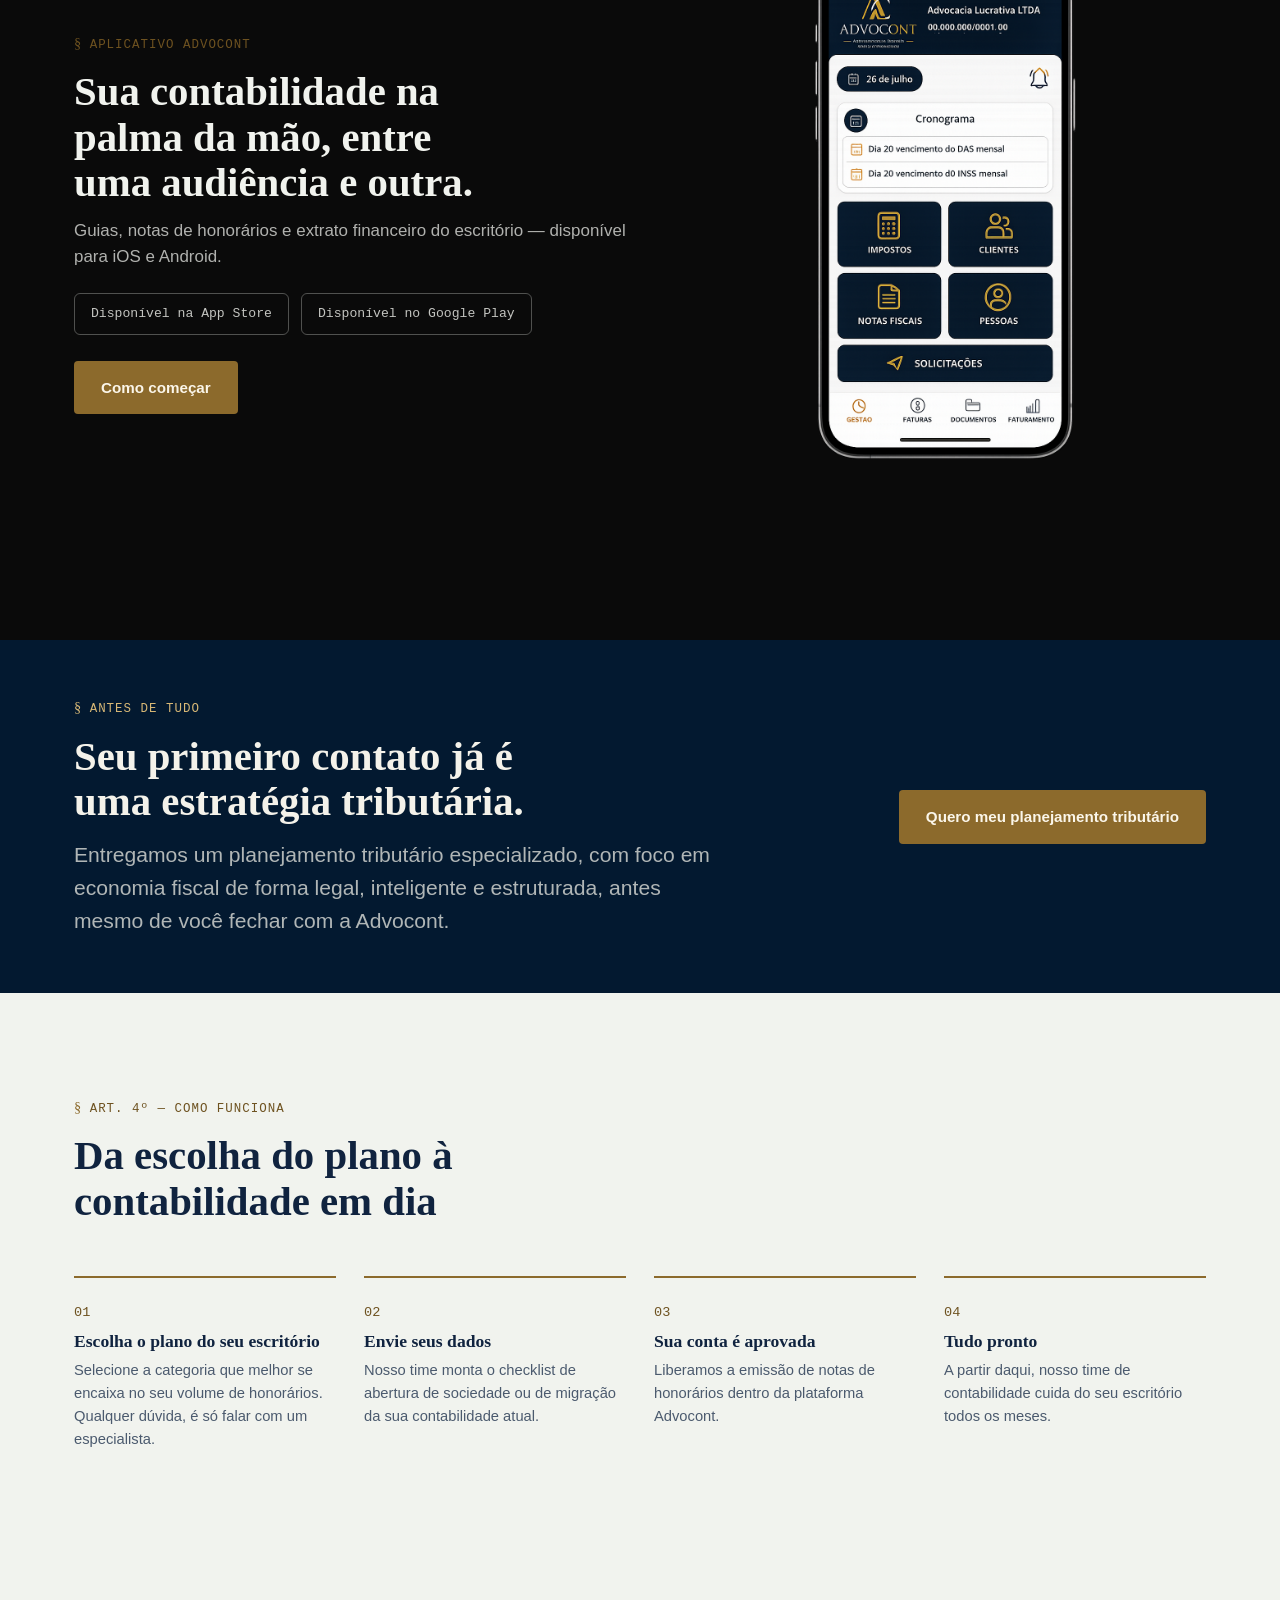
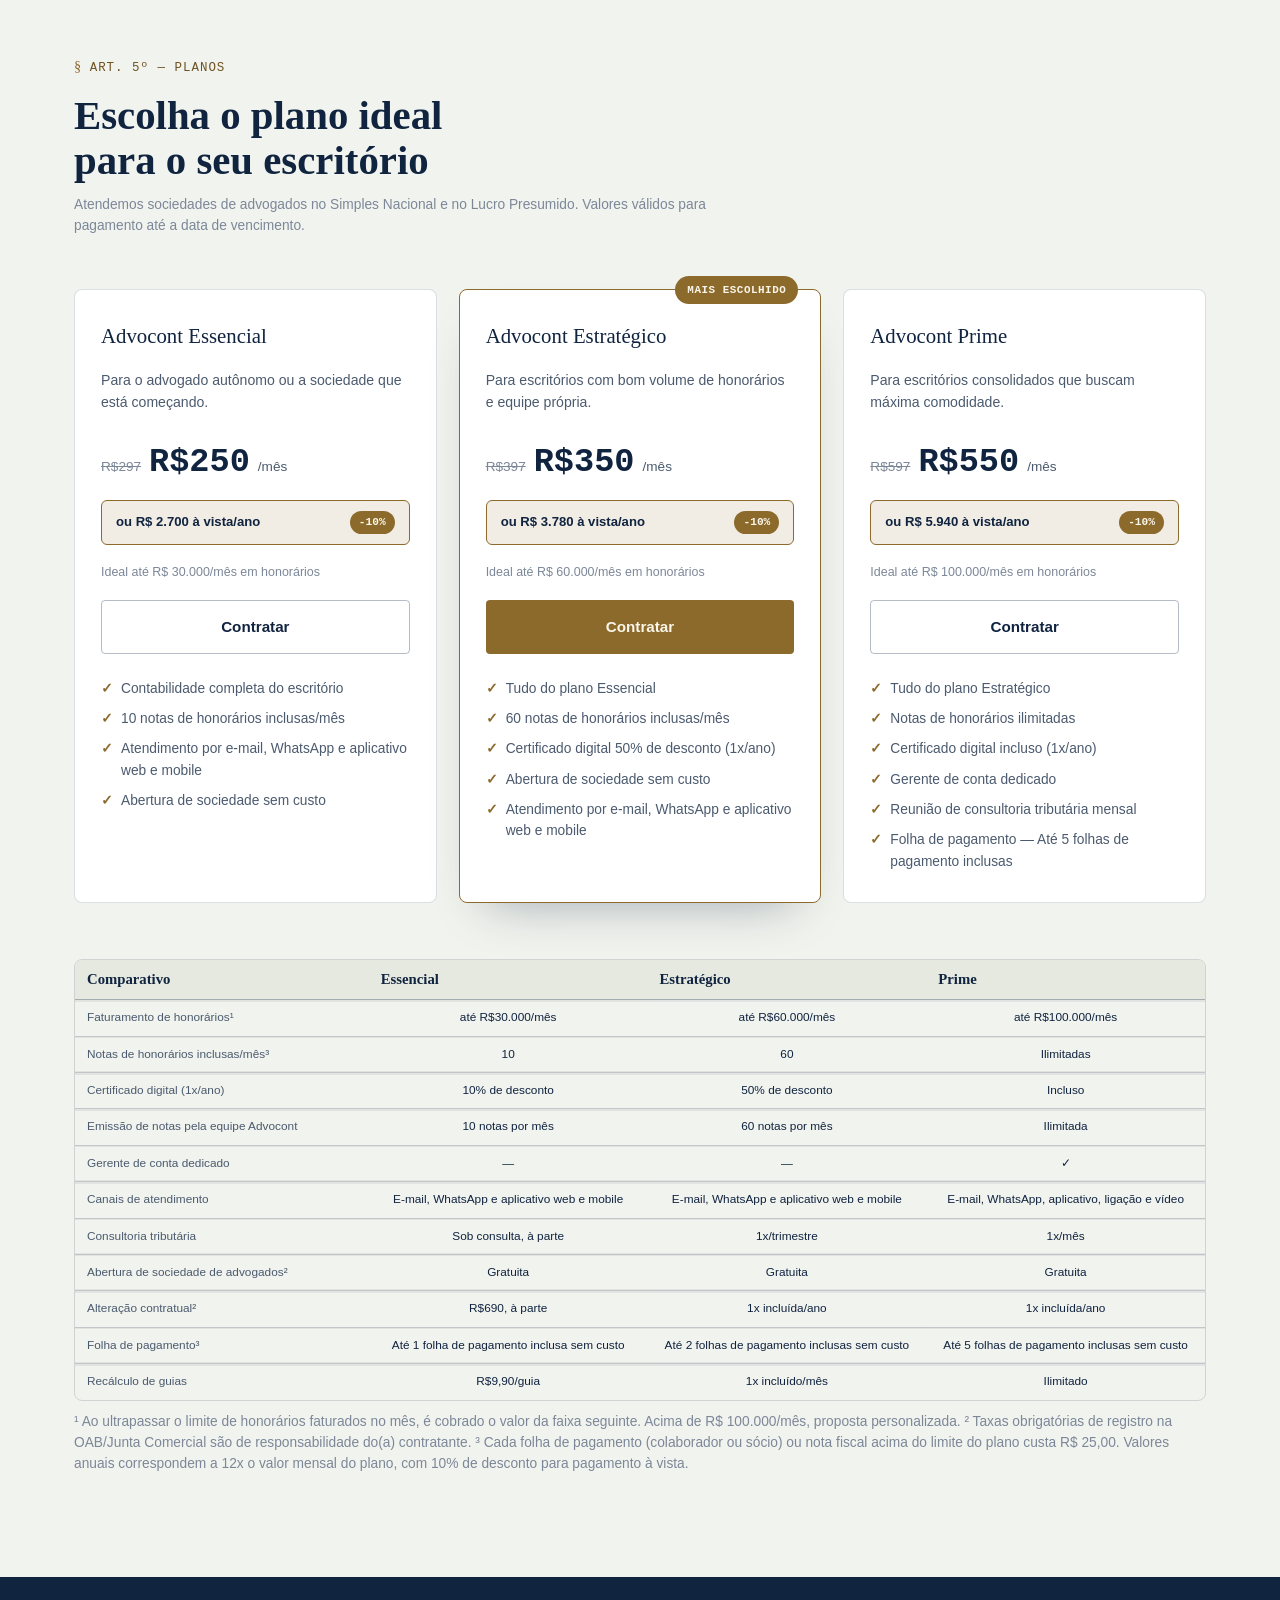
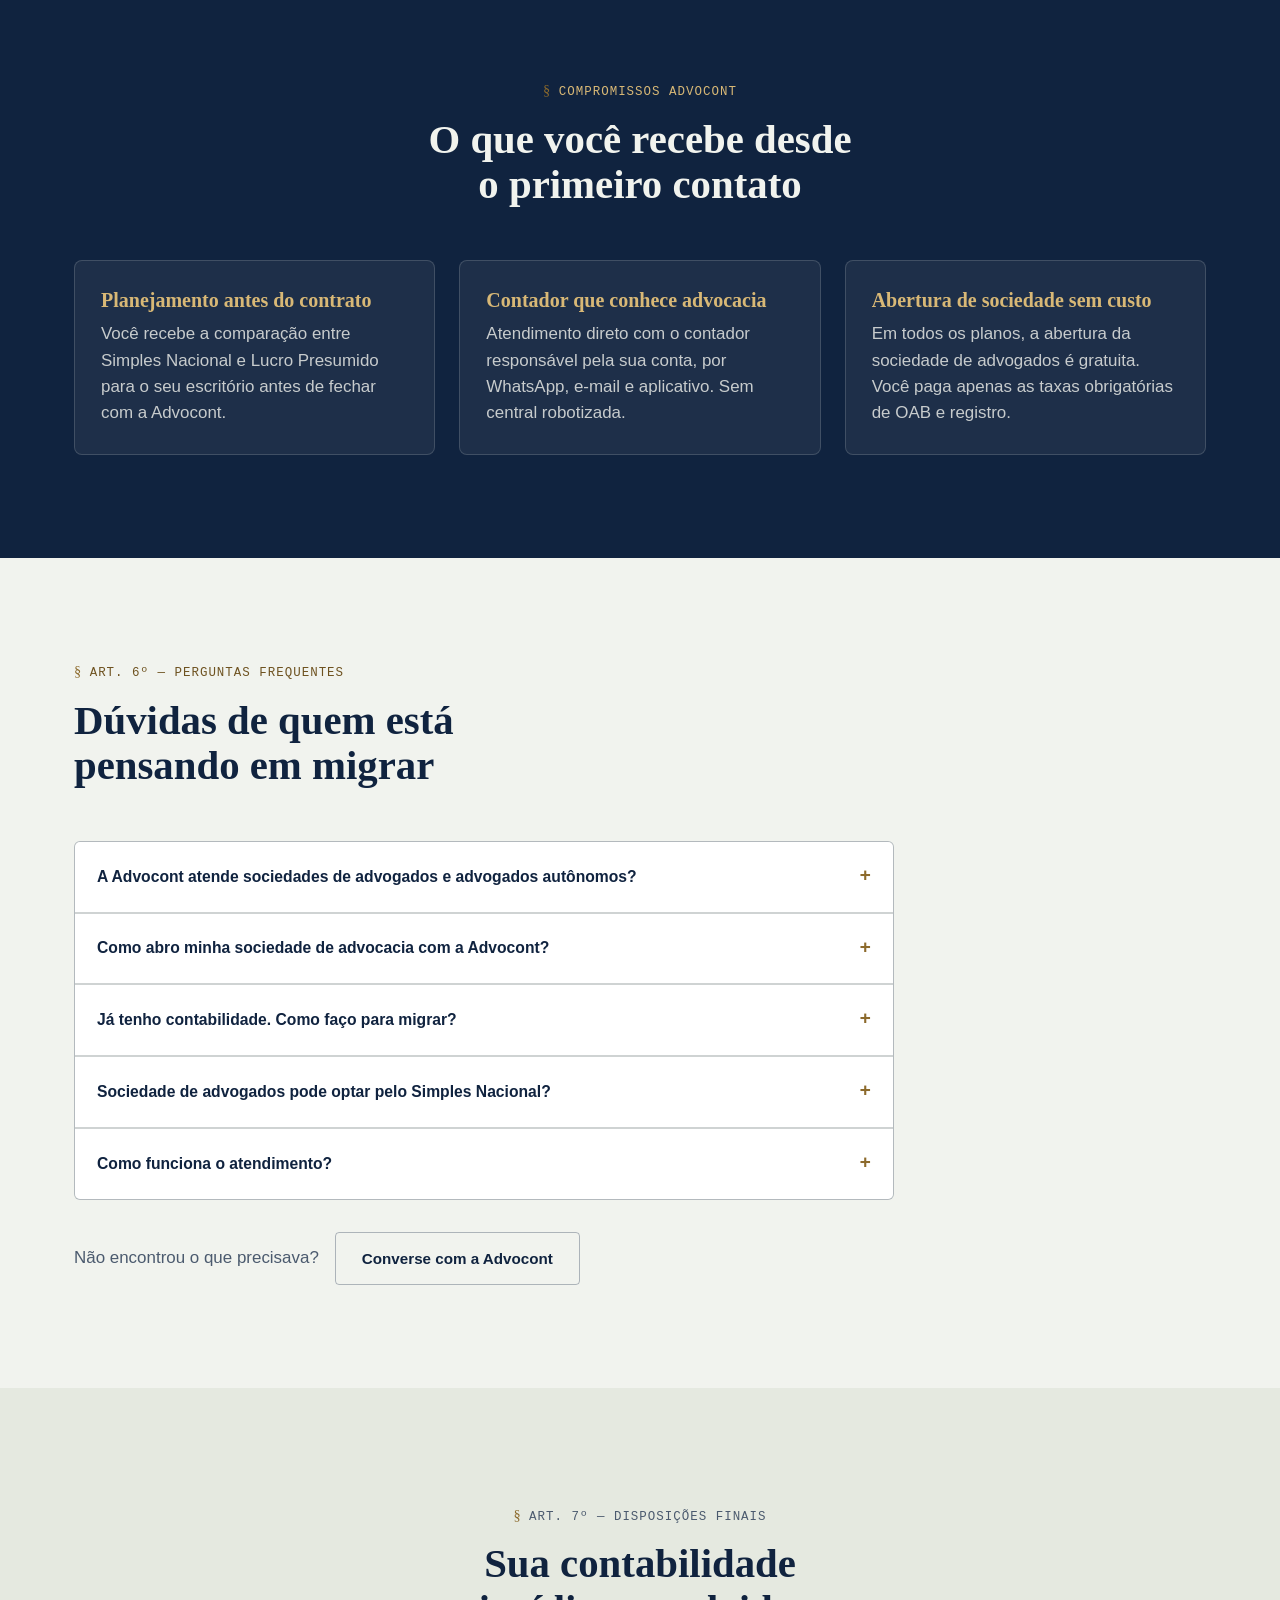
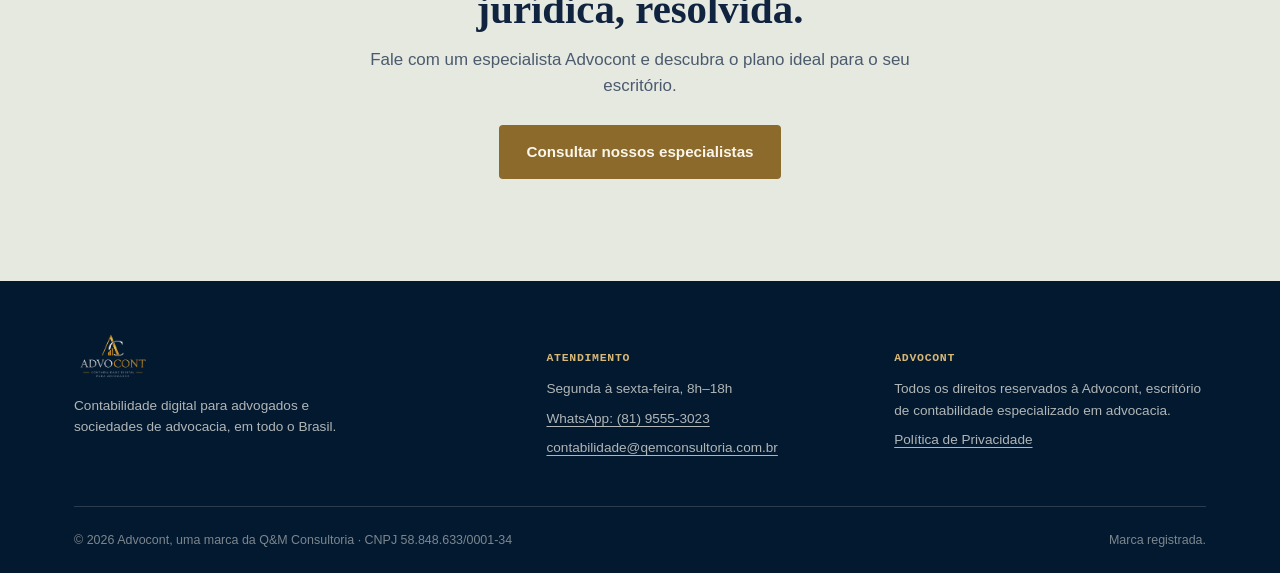
==== commit 03c8dbee: "Estimativa de economia no caminho "já tenho CNPJ" O formulário pede faturamento médio e imposto pago" ====
--- a/index.html
+++ b/index.html
@@ -53,8 +53,8 @@
 <li><span class="tick">✓</span> Contador dedicado, sem central de atendimento robotizada</li>
 </ul>
 <div class="hero-actions">
-<a class="btn btn-gold" href="https://wa.me/558195553023" data-whatsapp="hero">Falar com especialista</a>
-<a class="btn btn-ghost" href="#planos">Ver planos e valores</a>
+<a class="btn btn-gold" href="formulario.html?caminho=cnpj">Calcular minha economia</a>
+<a class="btn btn-ghost" href="https://wa.me/558195553023" data-whatsapp="hero">Falar com especialista</a>
 </div>
 </div>
 <div class="hero-media">
@@ -406,6 +406,7 @@
 <h3 id="exit-modal-title">Não encontrou o que procurava?</h3>
 <p class="lead">Deixe seu contato que um especialista da Advocont fala com você.</p>
 <form>
+<input type="checkbox" name="botcheck" class="hp-field" tabindex="-1" autocomplete="off" aria-hidden="true" />
 <div class="field">
 <label for="exit-nome">Nome</label>
 <input type="text" id="exit-nome" name="nome" required data-validate="nome" autocomplete="name" />
--- a/styles.css
+++ b/styles.css
@@ -369,6 +369,8 @@
 }
 .field input::placeholder{color:var(--ink-faint);}
 .field-error{color:var(--error);font-size:.78rem;margin-top:4px;display:none;}
+.field-hint{font-size:.78rem;color:var(--ink-faint);}
+.field.desativado input{opacity:.5;}
 .field.invalid input,.field.invalid select{border-color:var(--error);}
 .field.invalid .field-error{display:block;}
 .field-row{display:grid;grid-template-columns:1fr 1fr;gap:16px;}
@@ -529,7 +531,34 @@
 .intro-card.privacy h2{font-size:1.25rem;margin:28px 0 8px;}
 .intro-card.privacy ul{padding-left:20px;display:grid;gap:6px;list-style:disc;}
 
+/* ---------- Resultado da estimativa de economia ---------- */
+.economia-card{
+  border:1px solid var(--gold);border-radius:10px;padding:clamp(22px,4vw,32px);text-align:center;
+  background:color-mix(in srgb, var(--gold) 7%, transparent);
+}
+.economia-card .economia-rotulo{font-size:.95rem;color:var(--ink-soft);}
+.economia-card .economia-valor{
+  font-family:var(--font-display);font-size:clamp(2rem,7vw,2.8rem);line-height:1.1;margin-top:8px;
+  color:var(--ink);font-variant-numeric:tabular-nums;
+}
+.economia-card .economia-mensal{font-family:var(--font-mono);font-size:.85rem;color:var(--ink-faint);margin-top:8px;}
+.economia-aviso{font-size:.82rem;color:var(--ink-faint);margin-top:14px;font-style:italic;}
+.resultado-acoes{display:grid;grid-template-columns:1fr 1fr;gap:12px;margin-top:24px;}
+.resultado-acoes .btn{text-align:center;justify-content:center;}
+@media (max-width:520px){.resultado-acoes{grid-template-columns:1fr;}}
+
 /* ---------- Seletor do WhatsApp ---------- */
 .wa-chooser .choice-group{margin-top:20px;}
 .wa-chooser .choice-btn{text-align:left;cursor:pointer;}
 .wa-chooser .choice-btn:focus-visible{outline:2px solid var(--gold);outline-offset:2px;}
+.wa-chooser .field select{font:inherit;}
+.wa-chooser .opcional{font-weight:400;color:var(--ink-faint);}
+.wa-plano-indicado{font-size:.82rem;color:var(--gold-strong);margin-top:4px;}
+.wa-plano-indicado:empty{display:none;}
+.wa-form-links{display:flex;justify-content:space-between;gap:12px;margin-top:14px;}
+.wa-link{background:none;border:none;padding:6px 0;font:inherit;font-size:.86rem;color:var(--ink-soft);cursor:pointer;text-decoration:underline;text-underline-offset:3px;}
+.wa-link:hover{color:var(--ink);}
+.wa-step[hidden],.wa-chooser .field[hidden]{display:none;}
+
+/* ---------- Anti-spam: campo invisível para humanos ---------- */
+.hp-field{position:absolute !important;left:-9999px !important;width:1px;height:1px;opacity:0;pointer-events:none;}
